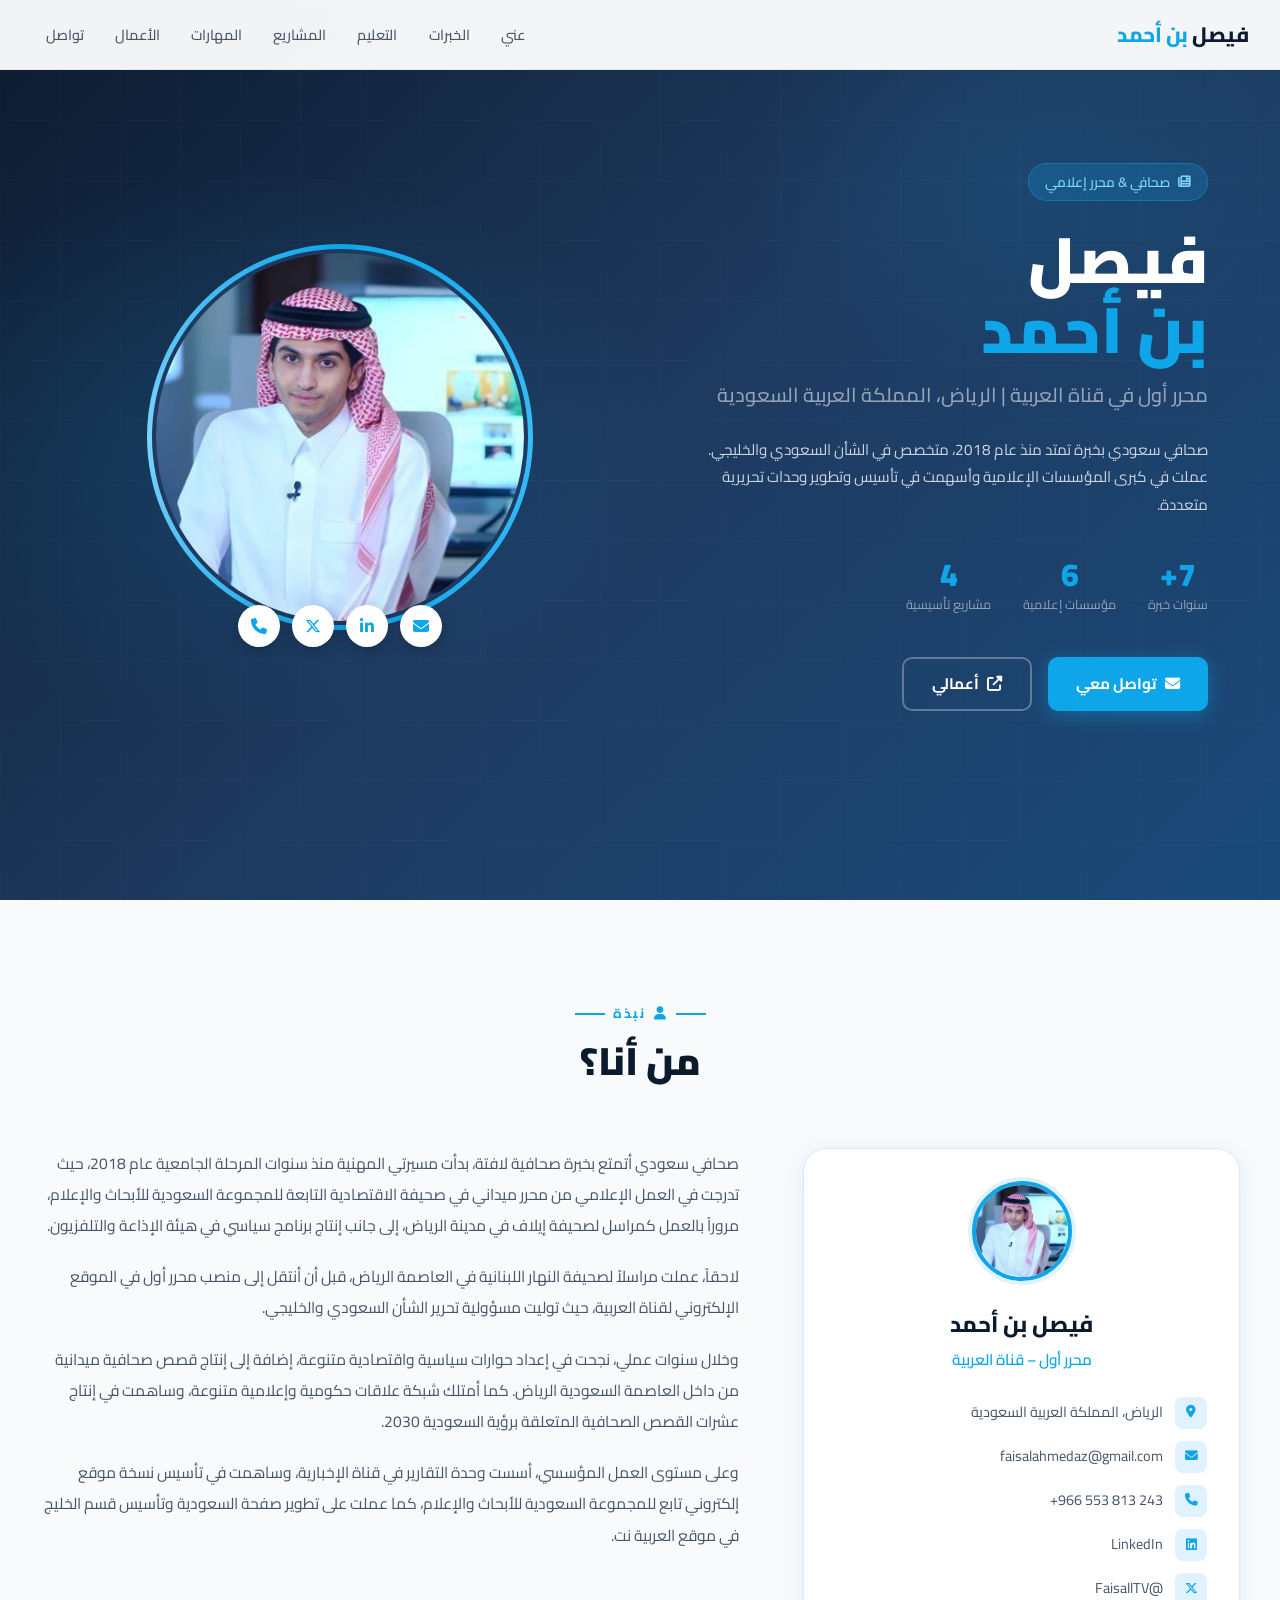
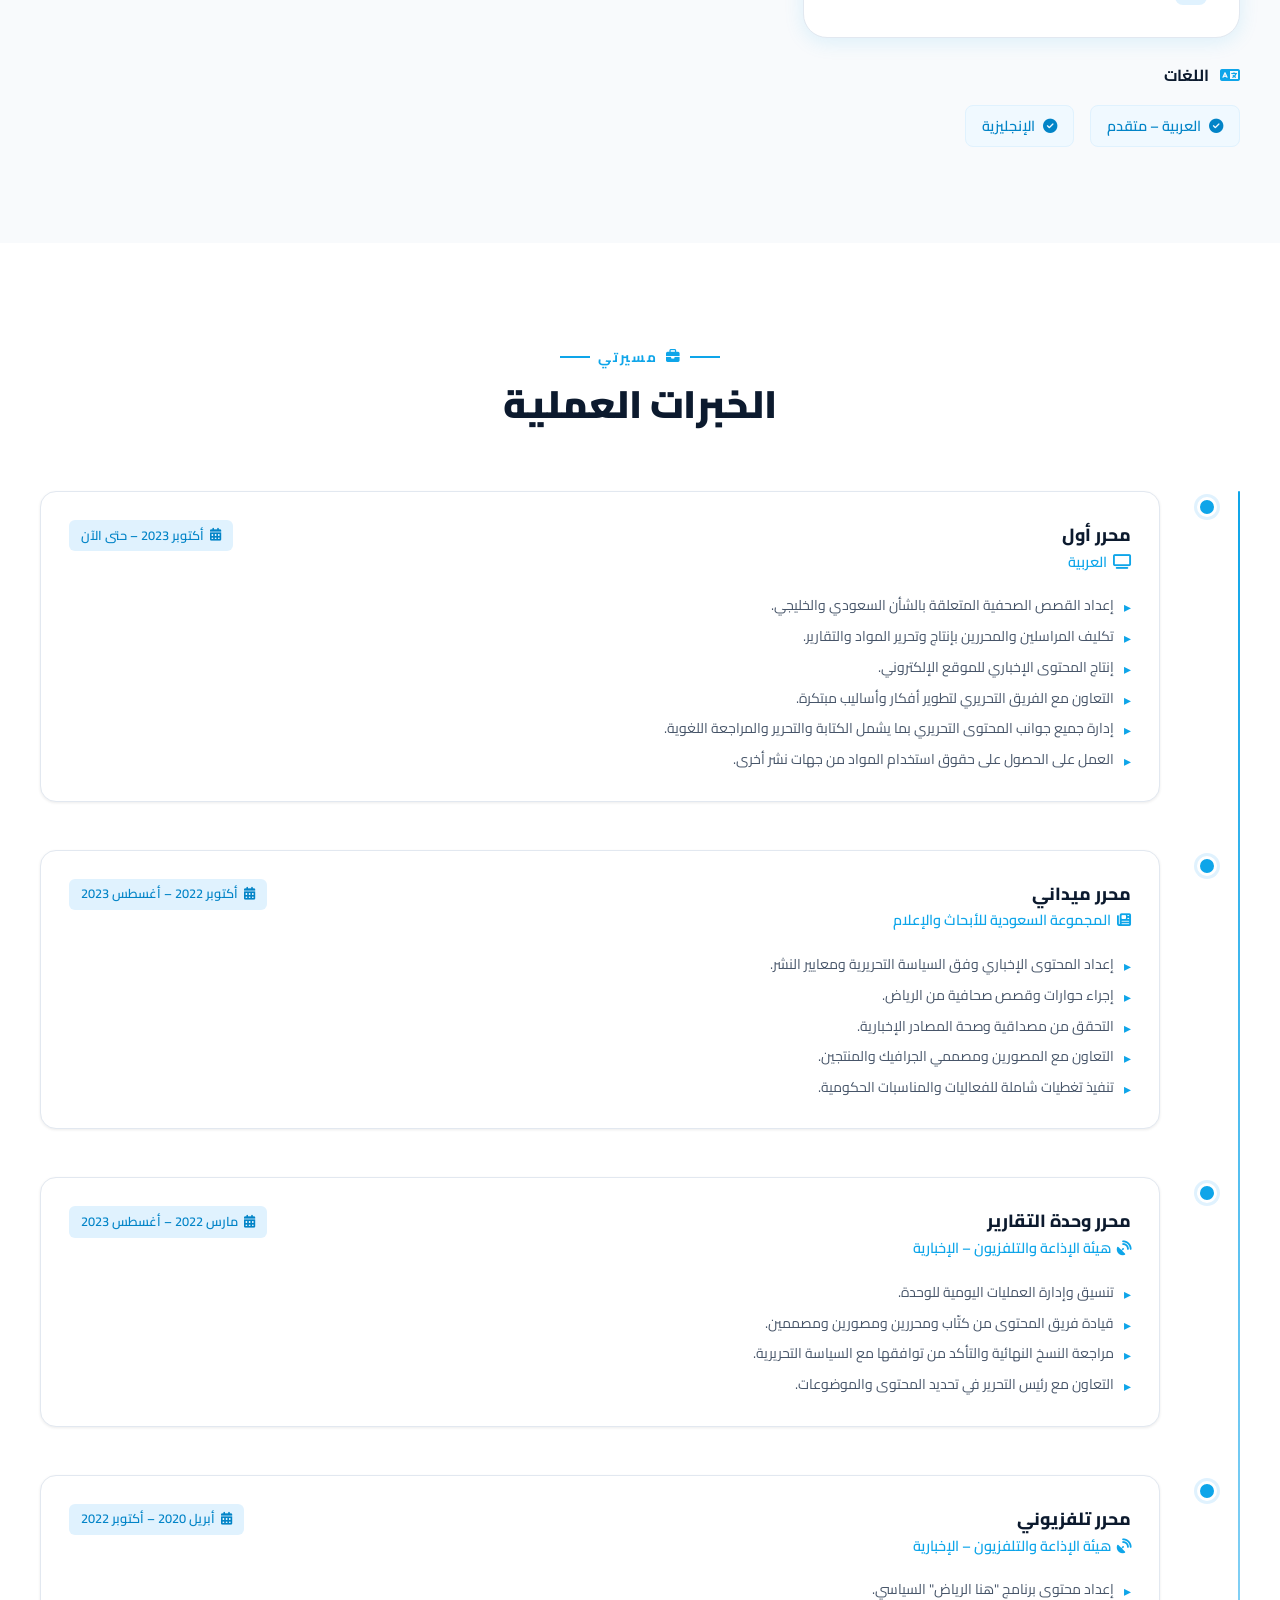
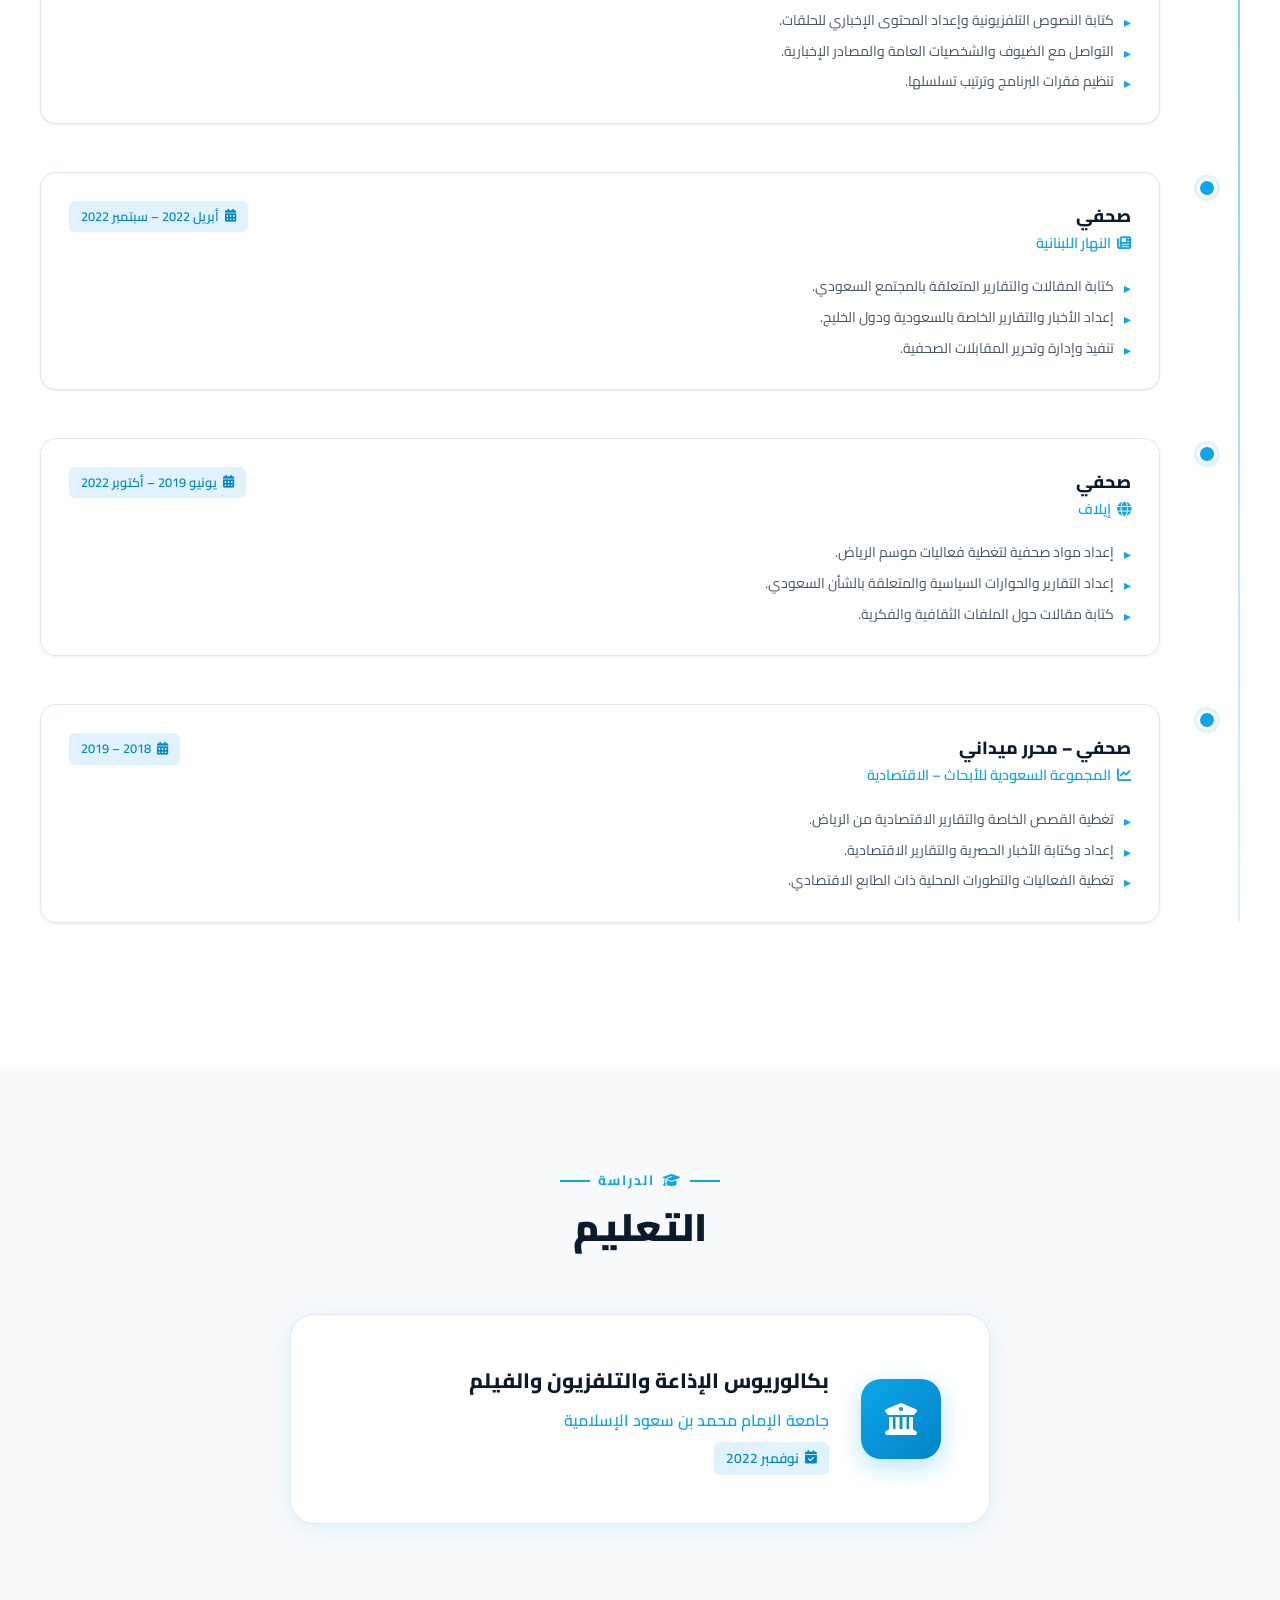
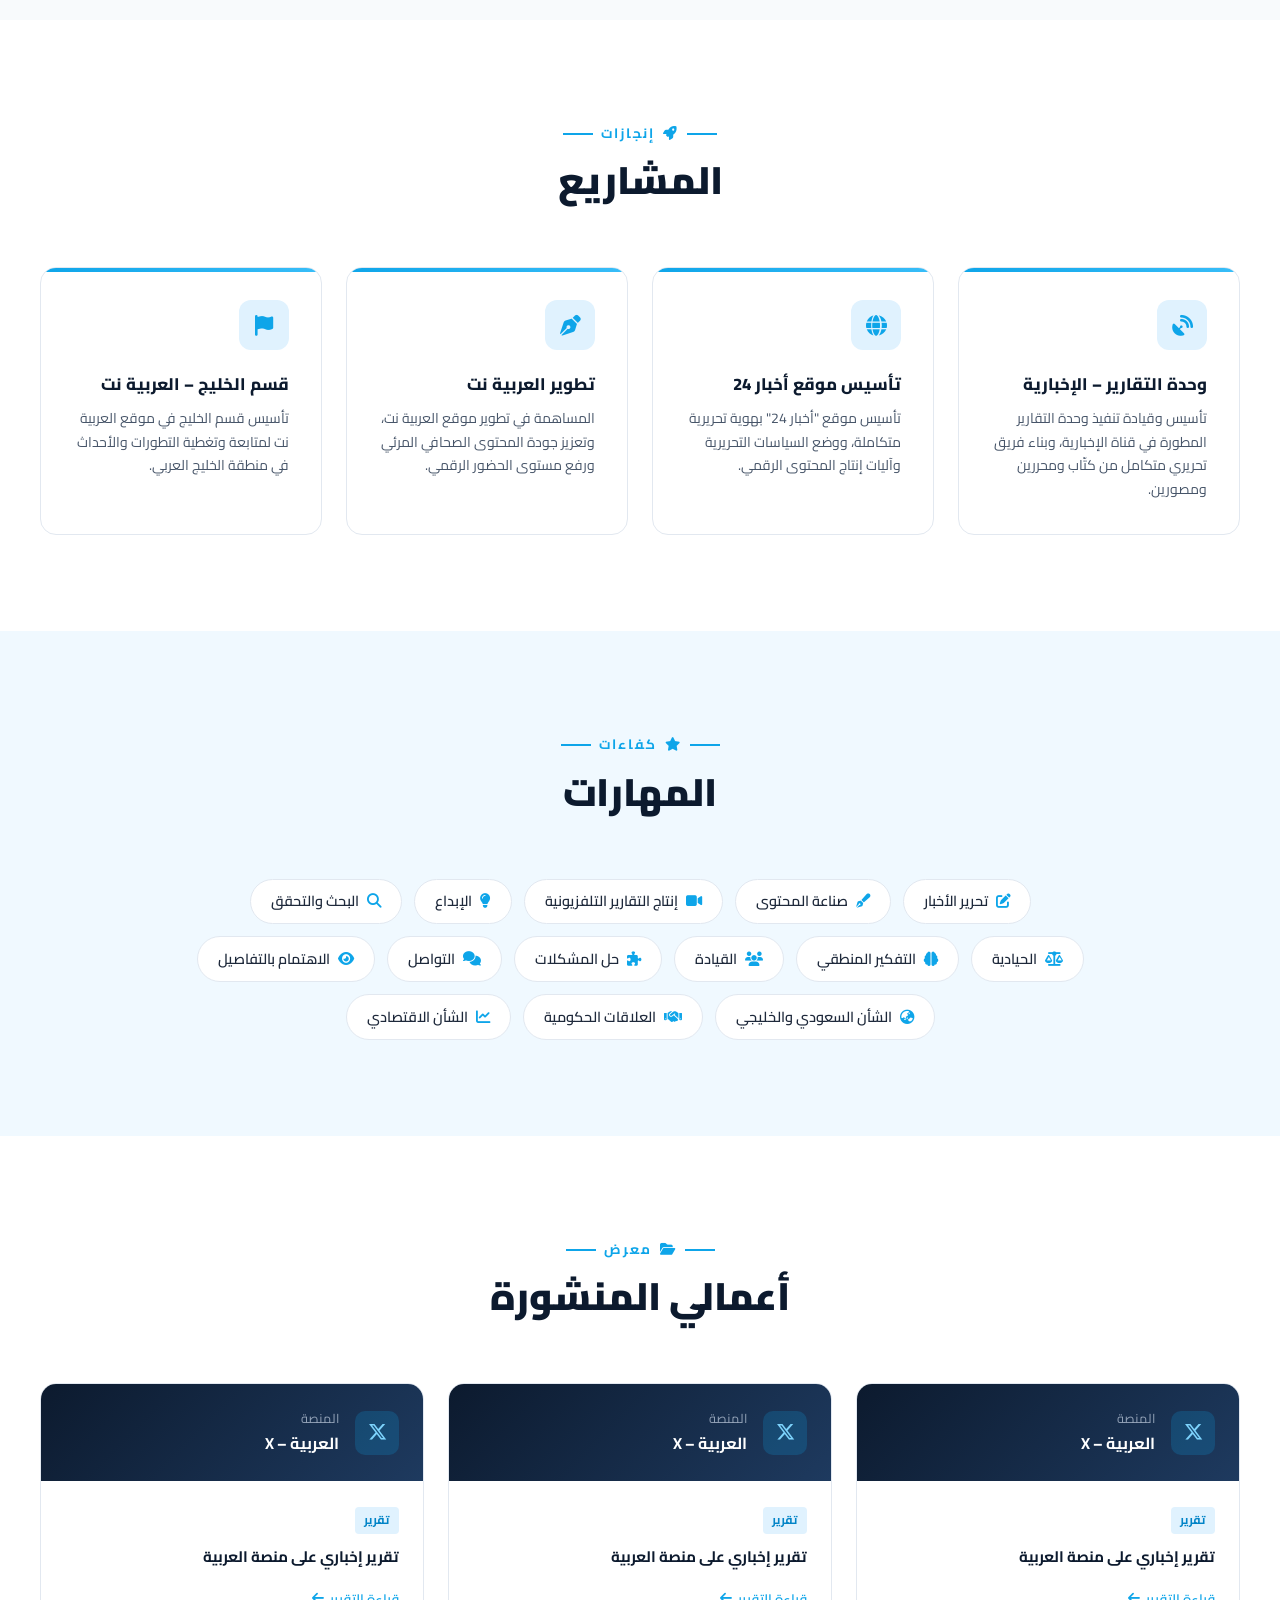
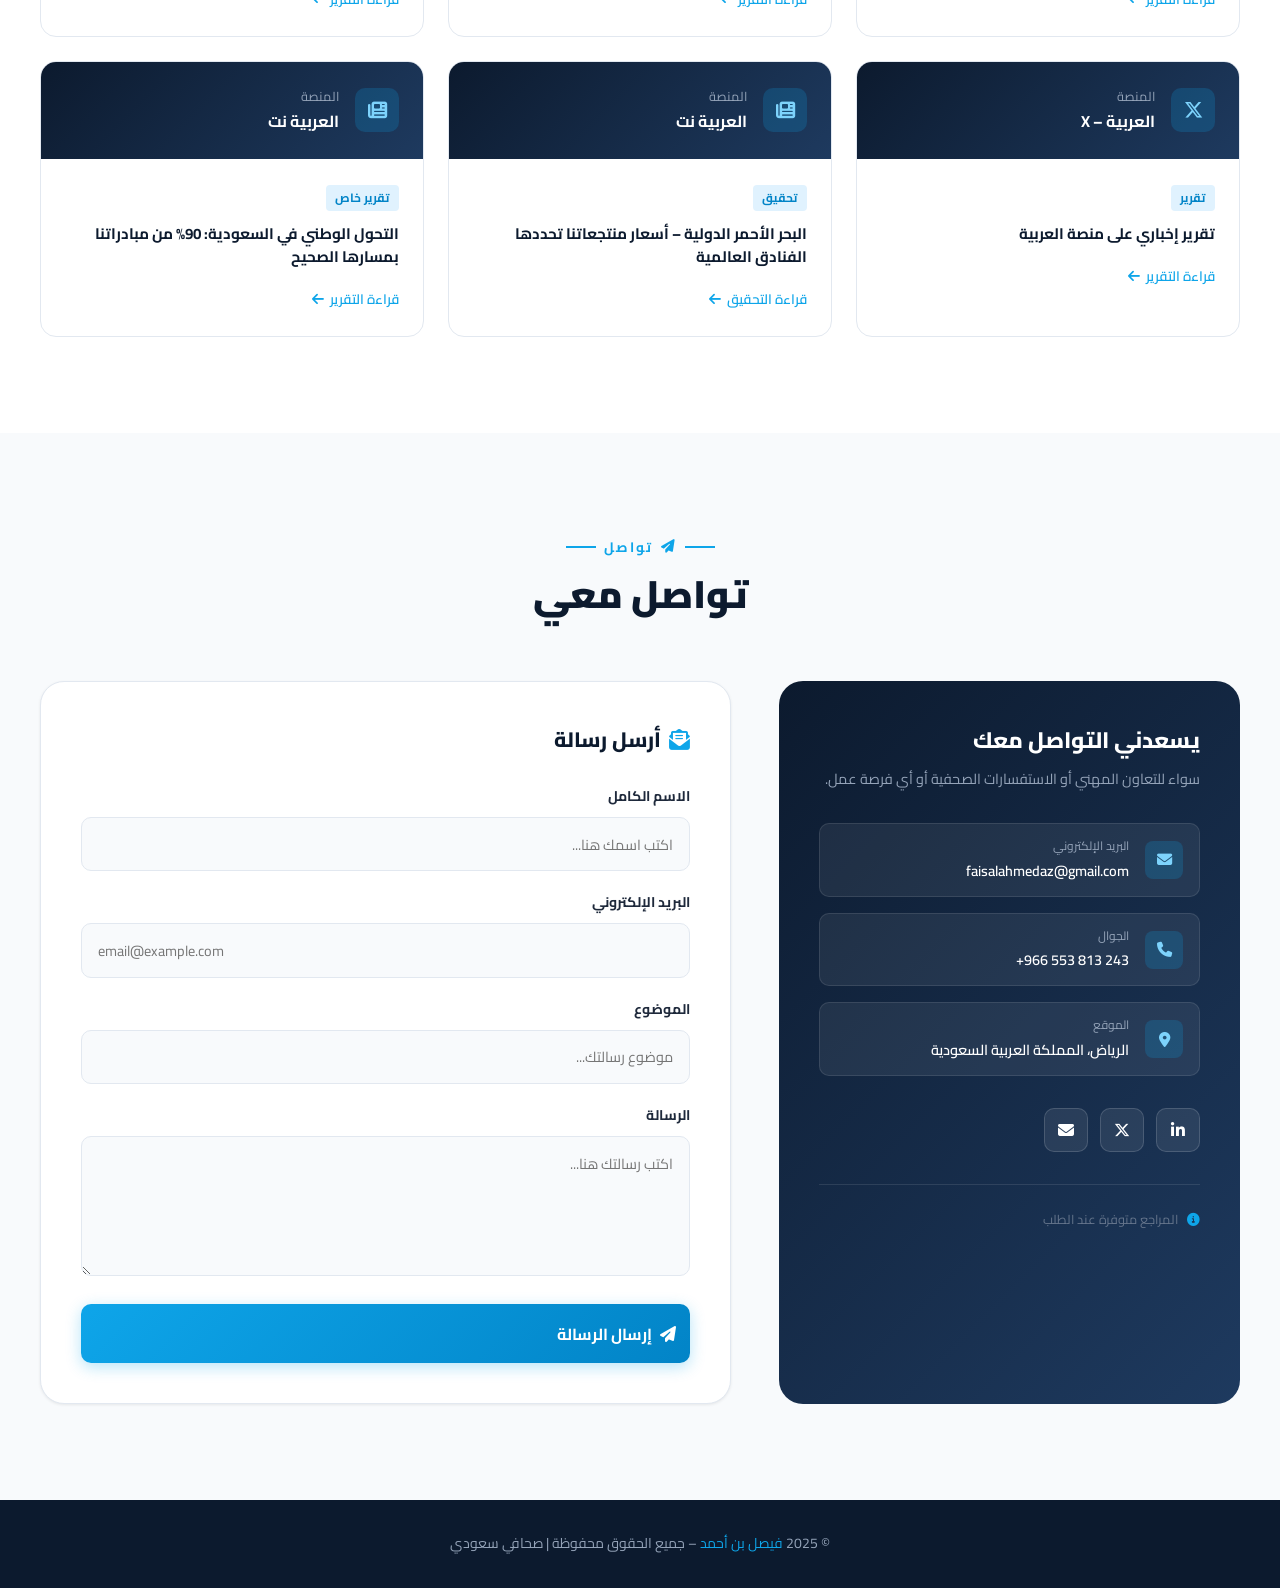
==== index.html @ 6a48a509 "Add files via upload" ====
<!DOCTYPE html>
<html lang="ar" dir="rtl">
<head>
<meta charset="UTF-8">
<meta name="viewport" content="width=device-width, initial-scale=1.0">
<meta name="description" content="فيصل بن أحمد - صحافي سعودي محترف، محرر أول في قناة العربية، خبرة إعلامية واسعة منذ 2018">
<meta name="keywords" content="فيصل بن أحمد, صحافي سعودي, العربية, الإخبارية, إعلام, صحافة">
<meta name="author" content="فيصل بن أحمد">
<meta property="og:title" content="فيصل بن أحمد | صحافي سعودي">
<meta property="og:description" content="صحافي سعودي بخبرة تمتد منذ 2018 في كبرى المؤسسات الإعلامية">
<meta property="og:type" content="website">
<title>فيصل بن أحمد | صحافي سعودي</title>
<link rel="preconnect" href="https://fonts.googleapis.com">
<link rel="preconnect" href="https://fonts.gstatic.com" crossorigin>
<link href="https://fonts.googleapis.com/css2?family=Cairo:wght@300;400;500;600;700;800;900&display=swap" rel="stylesheet">
<link rel="stylesheet" href="https://cdnjs.cloudflare.com/ajax/libs/font-awesome/6.5.0/css/all.min.css">
<link rel="stylesheet" href="style.css">
</head>
<body>

<!-- NAVBAR -->
<nav id="navbar">
  <a href="#hero" class="nav-logo">فيصل <span>بن أحمد</span></a>
  <ul class="nav-links" id="navLinks">
    <li><a href="#about">عني</a></li>
    <li><a href="#experience">الخبرات</a></li>
    <li><a href="#education">التعليم</a></li>
    <li><a href="#projects">المشاريع</a></li>
    <li><a href="#skills">المهارات</a></li>
    <li><a href="#works">الأعمال</a></li>
    <li><a href="#contact">تواصل</a></li>
  </ul>
  <button class="hamburger" id="hamburger" aria-label="القائمة">
    <span></span><span></span><span></span>
  </button>
</nav>

<!-- HERO -->
<section id="hero" class="hero">
  <div class="hero-grid"></div>
  <div class="hero-container">
    <div class="hero-content">
      <div class="hero-badge">
        <i class="fas fa-newspaper"></i>
        صحافي &amp; محرر إعلامي
      </div>
      <h1 class="hero-name">فيصل<br><span>بن أحمد</span></h1>
      <p class="hero-title">محرر أول في قناة العربية | الرياض، المملكة العربية السعودية</p>
      <p class="hero-desc">صحافي سعودي بخبرة تمتد منذ عام 2018، متخصص في الشأن السعودي والخليجي. عملت في كبرى المؤسسات الإعلامية وأسهمت في تأسيس وتطوير وحدات تحريرية متعددة.</p>
      <div class="hero-stats">
        <div class="stat">
          <span class="stat-num">7+</span>
          <span class="stat-label">سنوات خبرة</span>
        </div>
        <div class="stat">
          <span class="stat-num">6</span>
          <span class="stat-label">مؤسسات إعلامية</span>
        </div>
        <div class="stat">
          <span class="stat-num">4</span>
          <span class="stat-label">مشاريع تأسيسية</span>
        </div>
      </div>
      <div class="hero-actions">
        <a href="#contact" class="btn btn-primary"><i class="fas fa-envelope"></i> تواصل معي</a>
        <a href="#works" class="btn btn-outline"><i class="fas fa-external-link-alt"></i> أعمالي</a>
      </div>
    </div>
    <div class="hero-image-wrap">
      <div class="profile-ring">
        <div class="profile-img-container">
          <img src="[data-uri]" alt="فيصل بن أحمد" class="profile-img">
        </div>
        <div class="hero-social">
          <a href="mailto:faisalahmedaz@gmail.com" title="البريد الإلكتروني"><i class="fas fa-envelope"></i></a>
          <a href="https://www.linkedin.com/in/faisal-bin-ahmed-29a8271a5/" target="_blank" title="لينكدإن"><i class="fab fa-linkedin-in"></i></a>
          <a href="https://x.com/FaisallTV" target="_blank" title="X / تويتر"><i class="fab fa-x-twitter"></i></a>
          <a href="tel:+966553813243" title="الهاتف"><i class="fas fa-phone"></i></a>
        </div>
      </div>
    </div>
  </div>
</section>

<!-- ABOUT -->
<section id="about" class="about-section">
  <div class="container">
    <div class="section-header">
      <div class="section-label"><i class="fas fa-user"></i> نبذة</div>
      <h2 class="section-title">من أنا؟</h2>
    </div>
    <div class="about-grid">
      <div>
        <div class="about-card">
          <div class="about-avatar">
            <img src="[data-uri]" alt="فيصل بن أحمد">
          </div>
          <div class="about-info">
            <div class="about-name">فيصل بن أحمد</div>
            <div class="about-role">محرر أول – قناة العربية</div>
          </div>
          <div class="contact-items">
            <div class="contact-item">
              <i class="fas fa-map-marker-alt"></i>
              <span>الرياض، المملكة العربية السعودية</span>
            </div>
            <div class="contact-item">
              <i class="fas fa-envelope"></i>
              <a href="mailto:faisalahmedaz@gmail.com">faisalahmedaz@gmail.com</a>
            </div>
            <div class="contact-item">
              <i class="fas fa-phone"></i>
              <a href="tel:+966553813243" dir="ltr">+966 553 813 243</a>
            </div>
            <div class="contact-item">
              <i class="fab fa-linkedin"></i>
              <a href="https://www.linkedin.com/in/faisal-bin-ahmed-29a8271a5/" target="_blank">LinkedIn</a>
            </div>
            <div class="contact-item">
              <i class="fab fa-x-twitter"></i>
              <a href="https://x.com/FaisallTV" target="_blank">@FaisallTV</a>
            </div>
          </div>
        </div>
        <div style="margin-top:1.5rem;">
          <div class="lang-title"><i class="fas fa-language" style="color:var(--sky);margin-left:0.5rem;"></i> اللغات</div>
          <div class="lang-items">
            <div class="lang-badge"><i class="fas fa-check-circle"></i> العربية – متقدم</div>
            <div class="lang-badge"><i class="fas fa-check-circle"></i> الإنجليزية</div>
          </div>
        </div>
      </div>
      <div class="about-text">
        <p>صحافي سعودي أتمتع بخبرة صحافية لافتة، بدأت مسيرتي المهنية منذ سنوات المرحلة الجامعية عام 2018، حيث تدرجت في العمل الإعلامي من محرر ميداني في صحيفة الاقتصادية التابعة للمجموعة السعودية للأبحاث والإعلام، مروراً بالعمل كمراسل لصحيفة إيلاف في مدينة الرياض، إلى جانب إنتاج برنامج سياسي في هيئة الإذاعة والتلفزيون.</p>
        <p>لاحقاً، عملت مراسلاً لصحيفة النهار اللبنانية في العاصمة الرياض، قبل أن أنتقل إلى منصب محرر أول في الموقع الإلكتروني لقناة العربية، حيث توليت مسؤولية تحرير الشأن السعودي والخليجي.</p>
        <p>وخلال سنوات عملي، نجحت في إعداد حوارات سياسية واقتصادية متنوعة، إضافة إلى إنتاج قصص صحافية ميدانية من داخل العاصمة السعودية الرياض. كما أمتلك شبكة علاقات حكومية وإعلامية متنوعة، وساهمت في إنتاج عشرات القصص الصحافية المتعلقة برؤية السعودية 2030.</p>
        <p>وعلى مستوى العمل المؤسسي، أسست وحدة التقارير في قناة الإخبارية، وساهمت في تأسيس نسخة موقع إلكتروني تابع للمجموعة السعودية للأبحاث والإعلام، كما عملت على تطوير صفحة السعودية وتأسيس قسم الخليج في موقع العربية نت.</p>
      </div>
    </div>
  </div>
</section>

<!-- EXPERIENCE -->
<section id="experience" class="exp-section">
  <div class="container">
    <div class="section-header">
      <div class="section-label"><i class="fas fa-briefcase"></i> مسيرتي</div>
      <h2 class="section-title">الخبرات العملية</h2>
    </div>
    <div class="timeline">

      <div class="timeline-item">
        <div class="timeline-dot"></div>
        <div class="timeline-card">
          <div class="timeline-header">
            <div>
              <div class="tl-role">محرر أول</div>
              <div class="tl-company"><i class="fas fa-tv" style="margin-left:0.4rem;"></i>العربية</div>
            </div>
            <div class="tl-date"><i class="fas fa-calendar-alt"></i>أكتوبر 2023 – حتى الآن</div>
          </div>
          <ul class="tl-duties">
            <li>إعداد القصص الصحفية المتعلقة بالشأن السعودي والخليجي.</li>
            <li>تكليف المراسلين والمحررين بإنتاج وتحرير المواد والتقارير.</li>
            <li>إنتاج المحتوى الإخباري للموقع الإلكتروني.</li>
            <li>التعاون مع الفريق التحريري لتطوير أفكار وأساليب مبتكرة.</li>
            <li>إدارة جميع جوانب المحتوى التحريري بما يشمل الكتابة والتحرير والمراجعة اللغوية.</li>
            <li>العمل على الحصول على حقوق استخدام المواد من جهات نشر أخرى.</li>
          </ul>
        </div>
      </div>

      <div class="timeline-item">
        <div class="timeline-dot"></div>
        <div class="timeline-card">
          <div class="timeline-header">
            <div>
              <div class="tl-role">محرر ميداني</div>
              <div class="tl-company"><i class="fas fa-newspaper" style="margin-left:0.4rem;"></i>المجموعة السعودية للأبحاث والإعلام</div>
            </div>
            <div class="tl-date"><i class="fas fa-calendar-alt"></i>أكتوبر 2022 – أغسطس 2023</div>
          </div>
          <ul class="tl-duties">
            <li>إعداد المحتوى الإخباري وفق السياسة التحريرية ومعايير النشر.</li>
            <li>إجراء حوارات وقصص صحافية من الرياض.</li>
            <li>التحقق من مصداقية وصحة المصادر الإخبارية.</li>
            <li>التعاون مع المصورين ومصممي الجرافيك والمنتجين.</li>
            <li>تنفيذ تغطيات شاملة للفعاليات والمناسبات الحكومية.</li>
          </ul>
        </div>
      </div>

      <div class="timeline-item">
        <div class="timeline-dot"></div>
        <div class="timeline-card">
          <div class="timeline-header">
            <div>
              <div class="tl-role">محرر وحدة التقارير</div>
              <div class="tl-company"><i class="fas fa-satellite-dish" style="margin-left:0.4rem;"></i>هيئة الإذاعة والتلفزيون – الإخبارية</div>
            </div>
            <div class="tl-date"><i class="fas fa-calendar-alt"></i>مارس 2022 – أغسطس 2023</div>
          </div>
          <ul class="tl-duties">
            <li>تنسيق وإدارة العمليات اليومية للوحدة.</li>
            <li>قيادة فريق المحتوى من كتّاب ومحررين ومصورين ومصممين.</li>
            <li>مراجعة النسخ النهائية والتأكد من توافقها مع السياسة التحريرية.</li>
            <li>التعاون مع رئيس التحرير في تحديد المحتوى والموضوعات.</li>
          </ul>
        </div>
      </div>

      <div class="timeline-item">
        <div class="timeline-dot"></div>
        <div class="timeline-card">
          <div class="timeline-header">
            <div>
              <div class="tl-role">محرر تلفزيوني</div>
              <div class="tl-company"><i class="fas fa-satellite-dish" style="margin-left:0.4rem;"></i>هيئة الإذاعة والتلفزيون – الإخبارية</div>
            </div>
            <div class="tl-date"><i class="fas fa-calendar-alt"></i>أبريل 2020 – أكتوبر 2022</div>
          </div>
          <ul class="tl-duties">
            <li>إعداد محتوى برنامج "هنا الرياض" السياسي.</li>
            <li>كتابة النصوص التلفزيونية وإعداد المحتوى الإخباري للحلقات.</li>
            <li>التواصل مع الضيوف والشخصيات العامة والمصادر الإخبارية.</li>
            <li>تنظيم فقرات البرنامج وترتيب تسلسلها.</li>
          </ul>
        </div>
      </div>

      <div class="timeline-item">
        <div class="timeline-dot"></div>
        <div class="timeline-card">
          <div class="timeline-header">
            <div>
              <div class="tl-role">صحفي</div>
              <div class="tl-company"><i class="fas fa-newspaper" style="margin-left:0.4rem;"></i>النهار اللبنانية</div>
            </div>
            <div class="tl-date"><i class="fas fa-calendar-alt"></i>أبريل 2022 – سبتمبر 2022</div>
          </div>
          <ul class="tl-duties">
            <li>كتابة المقالات والتقارير المتعلقة بالمجتمع السعودي.</li>
            <li>إعداد الأخبار والتقارير الخاصة بالسعودية ودول الخليج.</li>
            <li>تنفيذ وإدارة وتحرير المقابلات الصحفية.</li>
          </ul>
        </div>
      </div>

      <div class="timeline-item">
        <div class="timeline-dot"></div>
        <div class="timeline-card">
          <div class="timeline-header">
            <div>
              <div class="tl-role">صحفي</div>
              <div class="tl-company"><i class="fas fa-globe" style="margin-left:0.4rem;"></i>إيلاف</div>
            </div>
            <div class="tl-date"><i class="fas fa-calendar-alt"></i>يونيو 2019 – أكتوبر 2022</div>
          </div>
          <ul class="tl-duties">
            <li>إعداد مواد صحفية لتغطية فعاليات موسم الرياض.</li>
            <li>إعداد التقارير والحوارات السياسية والمتعلقة بالشأن السعودي.</li>
            <li>كتابة مقالات حول الملفات الثقافية والفكرية.</li>
          </ul>
        </div>
      </div>

      <div class="timeline-item">
        <div class="timeline-dot"></div>
        <div class="timeline-card">
          <div class="timeline-header">
            <div>
              <div class="tl-role">صحفي – محرر ميداني</div>
              <div class="tl-company"><i class="fas fa-chart-line" style="margin-left:0.4rem;"></i>المجموعة السعودية للأبحاث – الاقتصادية</div>
            </div>
            <div class="tl-date"><i class="fas fa-calendar-alt"></i>2018 – 2019</div>
          </div>
          <ul class="tl-duties">
            <li>تغطية القصص الخاصة والتقارير الاقتصادية من الرياض.</li>
            <li>إعداد وكتابة الأخبار الحصرية والتقارير الاقتصادية.</li>
            <li>تغطية الفعاليات والتطورات المحلية ذات الطابع الاقتصادي.</li>
          </ul>
        </div>
      </div>

    </div>
  </div>
</section>

<!-- EDUCATION -->
<section id="education" class="edu-section">
  <div class="container">
    <div class="section-header">
      <div class="section-label"><i class="fas fa-graduation-cap"></i> الدراسة</div>
      <h2 class="section-title">التعليم</h2>
    </div>
    <div class="edu-card">
      <div class="edu-icon"><i class="fas fa-university"></i></div>
      <div>
        <div class="edu-degree">بكالوريوس الإذاعة والتلفزيون والفيلم</div>
        <div class="edu-uni">جامعة الإمام محمد بن سعود الإسلامية</div>
        <div class="edu-year"><i class="fas fa-calendar-check"></i>نوفمبر 2022</div>
      </div>
    </div>
  </div>
</section>

<!-- PROJECTS -->
<section id="projects" class="proj-section">
  <div class="container">
    <div class="section-header">
      <div class="section-label"><i class="fas fa-rocket"></i> إنجازات</div>
      <h2 class="section-title">المشاريع</h2>
    </div>
    <div class="projects-grid">
      <div class="project-card">
        <div class="proj-icon"><i class="fas fa-satellite-dish"></i></div>
        <div class="proj-title">وحدة التقارير – الإخبارية</div>
        <div class="proj-desc">تأسيس وقيادة تنفيذ وحدة التقارير المطورة في قناة الإخبارية، وبناء فريق تحريري متكامل من كتّاب ومحررين ومصورين.</div>
      </div>
      <div class="project-card">
        <div class="proj-icon"><i class="fas fa-globe"></i></div>
        <div class="proj-title">تأسيس موقع أخبار 24</div>
        <div class="proj-desc">تأسيس موقع "أخبار 24" بهوية تحريرية متكاملة، ووضع السياسات التحريرية وآليات إنتاج المحتوى الرقمي.</div>
      </div>
      <div class="project-card">
        <div class="proj-icon"><i class="fas fa-pen-nib"></i></div>
        <div class="proj-title">تطوير العربية نت</div>
        <div class="proj-desc">المساهمة في تطوير موقع العربية نت، وتعزيز جودة المحتوى الصحافي المرئي ورفع مستوى الحضور الرقمي.</div>
      </div>
      <div class="project-card">
        <div class="proj-icon"><i class="fas fa-flag"></i></div>
        <div class="proj-title">قسم الخليج – العربية نت</div>
        <div class="proj-desc">تأسيس قسم الخليج في موقع العربية نت لمتابعة وتغطية التطورات والأحداث في منطقة الخليج العربي.</div>
      </div>
    </div>
  </div>
</section>

<!-- SKILLS -->
<section id="skills" class="skills-section">
  <div class="container">
    <div class="section-header">
      <div class="section-label"><i class="fas fa-star"></i> كفاءات</div>
      <h2 class="section-title">المهارات</h2>
    </div>
    <div class="skills-cloud">
      <div class="skill-tag"><i class="fas fa-edit"></i>تحرير الأخبار</div>
      <div class="skill-tag"><i class="fas fa-pen-fancy"></i>صناعة المحتوى</div>
      <div class="skill-tag"><i class="fas fa-video"></i>إنتاج التقارير التلفزيونية</div>
      <div class="skill-tag"><i class="fas fa-lightbulb"></i>الإبداع</div>
      <div class="skill-tag"><i class="fas fa-search"></i>البحث والتحقق</div>
      <div class="skill-tag"><i class="fas fa-balance-scale"></i>الحيادية</div>
      <div class="skill-tag"><i class="fas fa-brain"></i>التفكير المنطقي</div>
      <div class="skill-tag"><i class="fas fa-users"></i>القيادة</div>
      <div class="skill-tag"><i class="fas fa-puzzle-piece"></i>حل المشكلات</div>
      <div class="skill-tag"><i class="fas fa-comments"></i>التواصل</div>
      <div class="skill-tag"><i class="fas fa-eye"></i>الاهتمام بالتفاصيل</div>
      <div class="skill-tag"><i class="fas fa-globe-asia"></i>الشأن السعودي والخليجي</div>
      <div class="skill-tag"><i class="fas fa-handshake"></i>العلاقات الحكومية</div>
      <div class="skill-tag"><i class="fas fa-chart-line"></i>الشأن الاقتصادي</div>
    </div>
  </div>
</section>

<!-- WORKS -->
<section id="works" class="works-section">
  <div class="container">
    <div class="section-header">
      <div class="section-label"><i class="fas fa-folder-open"></i> معرض</div>
      <h2 class="section-title">أعمالي المنشورة</h2>
    </div>
    <div class="works-grid">
      <a href="https://x.com/alarabiya_ksa/status/2051384306153529472?s=48" target="_blank" class="work-card">
        <div class="work-header">
          <div class="work-logo"><i class="fab fa-x-twitter"></i></div>
          <div>
            <div class="work-source">المنصة</div>
            <div class="work-source-name">العربية – X</div>
          </div>
        </div>
        <div class="work-body">
          <div class="work-type">تقرير</div>
          <div class="work-title">تقرير إخباري على منصة العربية</div>
          <div class="work-link">قراءة التقرير <i class="fas fa-arrow-left"></i></div>
        </div>
      </a>
      <a href="https://x.com/alarabiya_ksa/status/2051650718663102929?s=48" target="_blank" class="work-card">
        <div class="work-header">
          <div class="work-logo"><i class="fab fa-x-twitter"></i></div>
          <div>
            <div class="work-source">المنصة</div>
            <div class="work-source-name">العربية – X</div>
          </div>
        </div>
        <div class="work-body">
          <div class="work-type">تقرير</div>
          <div class="work-title">تقرير إخباري على منصة العربية</div>
          <div class="work-link">قراءة التقرير <i class="fas fa-arrow-left"></i></div>
        </div>
      </a>
      <a href="https://x.com/alarabiya_ksa/status/2040819816617955660?s=48" target="_blank" class="work-card">
        <div class="work-header">
          <div class="work-logo"><i class="fab fa-x-twitter"></i></div>
          <div>
            <div class="work-source">المنصة</div>
            <div class="work-source-name">العربية – X</div>
          </div>
        </div>
        <div class="work-body">
          <div class="work-type">تقرير</div>
          <div class="work-title">تقرير إخباري على منصة العربية</div>
          <div class="work-link">قراءة التقرير <i class="fas fa-arrow-left"></i></div>
        </div>
      </a>
      <a href="https://x.com/alarabiya_ksa/status/2019814509297164312?s=48" target="_blank" class="work-card">
        <div class="work-header">
          <div class="work-logo"><i class="fab fa-x-twitter"></i></div>
          <div>
            <div class="work-source">المنصة</div>
            <div class="work-source-name">العربية – X</div>
          </div>
        </div>
        <div class="work-body">
          <div class="work-type">تقرير</div>
          <div class="work-title">تقرير إخباري على منصة العربية</div>
          <div class="work-link">قراءة التقرير <i class="fas fa-arrow-left"></i></div>
        </div>
      </a>
      <a href="https://www.alarabiya.net/saudi-today/2024/06/24/-%D8%A7%D9%84%D8%A8%D8%AD%D8%B1-%D8%A7%D9%84%D8%A3%D8%AD%D9%85%D8%B1-%D8%A7%D9%84%D8%AF%D9%88%D9%84%D9%8A%D8%A9-%D9%84%D9%80-%D8%A7%D9%84%D8%B9%D8%B1%D8%A8%D9%8A%D8%A9-%D9%86%D8%AA-%D8%A3%D8%B3%D8%B9%D8%A7%D8%B1-%D9%85%D9%86%D8%AA%D8%AC%D8%B9%D8%A7%D8%AA%D9%86%D8%A7-%D8%AA%D8%AD%D8%AF%D8%AF%D9%87%D8%A7-%D8%A7%D9%84%D9%81%D9%86%D8%A7%D8%AF%D9%82-%D8%A7%D9%84%D8%B9%D8%A7%D9%84%D9%85%D9%8A%D8%A9" target="_blank" class="work-card">
        <div class="work-header">
          <div class="work-logo"><i class="fas fa-newspaper"></i></div>
          <div>
            <div class="work-source">المنصة</div>
            <div class="work-source-name">العربية نت</div>
          </div>
        </div>
        <div class="work-body">
          <div class="work-type">تحقيق</div>
          <div class="work-title">البحر الأحمر الدولية – أسعار منتجعاتنا تحددها الفنادق العالمية</div>
          <div class="work-link">قراءة التحقيق <i class="fas fa-arrow-left"></i></div>
        </div>
      </a>
      <a href="https://www.alarabiya.net/saudi-today/2025/08/21/%D8%A7%D9%84%D8%AA%D8%AD%D9%88%D9%84-%D8%A7%D9%84%D9%88%D8%B7%D9%86%D9%8A-%D9%81%D9%8A-%D8%A7%D9%84%D8%B3%D8%B9%D9%88%D8%AF%D9%8A%D8%A9-90-%D9%85%D9%86-%D9%85%D8%A8%D8%A7%D8%AF%D8%B1%D8%A7%D8%AA%D9%86%D8%A7-%D8%A8%D9%85%D8%B3%D8%A7%D8%B1%D9%87%D8%A7-%D8%A7%D9%84%D8%B5%D8%AD%D9%8A%D8%AD-" target="_blank" class="work-card">
        <div class="work-header">
          <div class="work-logo"><i class="fas fa-newspaper"></i></div>
          <div>
            <div class="work-source">المنصة</div>
            <div class="work-source-name">العربية نت</div>
          </div>
        </div>
        <div class="work-body">
          <div class="work-type">تقرير خاص</div>
          <div class="work-title">التحول الوطني في السعودية: 90% من مبادراتنا بمسارها الصحيح</div>
          <div class="work-link">قراءة التقرير <i class="fas fa-arrow-left"></i></div>
        </div>
      </a>
    </div>
  </div>
</section>

<!-- CONTACT -->
<section id="contact" class="contact-section">
  <div class="container">
    <div class="section-header">
      <div class="section-label"><i class="fas fa-paper-plane"></i> تواصل</div>
      <h2 class="section-title">تواصل معي</h2>
    </div>
    <div class="contact-grid">
      <div class="contact-info-card">
        <div class="contact-info-title">يسعدني التواصل معك</div>
        <div class="contact-info-sub">سواء للتعاون المهني أو الاستفسارات الصحفية أو أي فرصة عمل.</div>
        <div class="contact-links">
          <a href="mailto:faisalahmedaz@gmail.com" class="contact-link">
            <div class="contact-link-icon"><i class="fas fa-envelope"></i></div>
            <div class="contact-link-text">
              <span>البريد الإلكتروني</span>
              <span>faisalahmedaz@gmail.com</span>
            </div>
          </a>
          <a href="tel:+966553813243" class="contact-link">
            <div class="contact-link-icon"><i class="fas fa-phone"></i></div>
            <div class="contact-link-text">
              <span>الجوال</span>
              <span dir="ltr">+966 553 813 243</span>
            </div>
          </a>
          <a class="contact-link">
            <div class="contact-link-icon"><i class="fas fa-map-marker-alt"></i></div>
            <div class="contact-link-text">
              <span>الموقع</span>
              <span>الرياض، المملكة العربية السعودية</span>
            </div>
          </a>
        </div>
        <div class="social-icons">
          <a href="https://www.linkedin.com/in/faisal-bin-ahmed-29a8271a5/" target="_blank" class="social-icon" title="لينكدإن"><i class="fab fa-linkedin-in"></i></a>
          <a href="https://x.com/FaisallTV" target="_blank" class="social-icon" title="X"><i class="fab fa-x-twitter"></i></a>
          <a href="mailto:faisalahmedaz@gmail.com" class="social-icon" title="البريد"><i class="fas fa-envelope"></i></a>
        </div>
        <div style="margin-top:2rem;padding-top:1.5rem;border-top:1px solid rgba(255,255,255,0.1);color:#64748b;font-size:0.8rem;">
          <i class="fas fa-info-circle" style="margin-left:0.4rem;color:var(--sky);"></i>
          المراجع متوفرة عند الطلب
        </div>
      </div>
      <div class="contact-form-wrap">
        <div class="form-title"><i class="fas fa-envelope-open-text" style="color:var(--sky);margin-left:0.5rem;"></i>أرسل رسالة</div>
        <form id="contactForm" onsubmit="handleSubmit(event)">
          <div class="form-group">
            <label class="form-label">الاسم الكامل</label>
            <input type="text" class="form-input" placeholder="اكتب اسمك هنا..." required>
          </div>
          <div class="form-group">
            <label class="form-label">البريد الإلكتروني</label>
            <input type="email" class="form-input" placeholder="email@example.com" required dir="ltr">
          </div>
          <div class="form-group">
            <label class="form-label">الموضوع</label>
            <input type="text" class="form-input" placeholder="موضوع رسالتك..." required>
          </div>
          <div class="form-group">
            <label class="form-label">الرسالة</label>
            <textarea class="form-textarea" placeholder="اكتب رسالتك هنا..." required></textarea>
          </div>
          <button type="submit" class="btn form-submit">
            <i class="fas fa-paper-plane"></i>
            إرسال الرسالة
          </button>
        </form>
      </div>
    </div>
  </div>
</section>

<!-- FOOTER -->
<footer>
  <p>© 2025 <span>فيصل بن أحمد</span> – جميع الحقوق محفوظة | صحافي سعودي</p>
</footer>

<!-- BACK TO TOP -->
<button class="back-top" id="backTop" onclick="window.scrollTo({top:0,behavior:'smooth'})">
  <i class="fas fa-arrow-up"></i>
</button>

<script src="script.js"></script>
</body>
</html>
---- style.css ----
*, *::before, *::after { box-sizing: border-box; margin: 0; padding: 0; }

:root {
  --sky: #0ea5e9;
  --sky-dark: #0284c7;
  --sky-light: #e0f2fe;
  --sky-pale: #f0f9ff;
  --navy: #0c1a2e;
  --navy-mid: #1e3a5f;
  --white: #ffffff;
  --gray-50: #f8fafc;
  --gray-100: #f1f5f9;
  --gray-200: #e2e8f0;
  --gray-400: #94a3b8;
  --gray-600: #475569;
  --gray-800: #1e293b;
  --gold: #f59e0b;
  --font: 'Cairo', sans-serif;
  --shadow-sm: 0 1px 3px rgba(0,0,0,0.08);
  --shadow: 0 4px 20px rgba(14,165,233,0.12);
  --shadow-lg: 0 20px 60px rgba(14,165,233,0.18);
  --radius: 16px;
  --radius-lg: 24px;
}

html { scroll-behavior: smooth; }

body {
  font-family: var(--font);
  background: var(--white);
  color: var(--gray-800);
  overflow-x: hidden;
  line-height: 1.7;
}

/* ─── SCROLLBAR ─── */
::-webkit-scrollbar { width: 6px; }
::-webkit-scrollbar-track { background: var(--gray-100); }
::-webkit-scrollbar-thumb { background: var(--sky); border-radius: 3px; }

/* ─── NAVBAR ─── */
nav {
  position: fixed; top: 0; right: 0; left: 0; z-index: 1000;
  background: rgba(255,255,255,0.95);
  backdrop-filter: blur(20px);
  border-bottom: 1px solid var(--gray-200);
  padding: 0 2rem;
  height: 70px;
  display: flex; align-items: center; justify-content: space-between;
  transition: box-shadow 0.3s;
}
nav.scrolled { box-shadow: 0 4px 30px rgba(14,165,233,0.1); }

.nav-logo {
  font-size: 1.3rem; font-weight: 800;
  color: var(--navy);
  text-decoration: none;
  letter-spacing: -0.5px;
}
.nav-logo span { color: var(--sky); }

.nav-links {
  display: flex; gap: 0.25rem; list-style: none;
}
.nav-links a {
  text-decoration: none; color: var(--gray-600);
  font-size: 0.9rem; font-weight: 500;
  padding: 0.4rem 0.85rem;
  border-radius: 8px;
  transition: all 0.2s;
}
.nav-links a:hover, .nav-links a.active {
  color: var(--sky); background: var(--sky-light);
}

.hamburger {
  display: none; flex-direction: column; gap: 5px;
  cursor: pointer; background: none; border: none; padding: 4px;
}
.hamburger span {
  display: block; width: 24px; height: 2px;
  background: var(--gray-800); border-radius: 2px;
  transition: all 0.3s;
}

/* ─── HERO ─── */
.hero {
  min-height: 100vh;
  background: linear-gradient(135deg, var(--navy) 0%, var(--navy-mid) 50%, #1a4a7a 100%);
  position: relative; overflow: hidden;
  display: flex; align-items: center;
  padding-top: 70px;
}

.hero::before {
  content: '';
  position: absolute; inset: 0;
  background: 
    radial-gradient(ellipse 600px 400px at 20% 50%, rgba(14,165,233,0.15) 0%, transparent 70%),
    radial-gradient(ellipse 400px 300px at 80% 20%, rgba(14,165,233,0.1) 0%, transparent 70%);
}

.hero-grid {
  position: absolute; inset: 0; opacity: 0.04;
  background-image: 
    linear-gradient(rgba(255,255,255,0.5) 1px, transparent 1px),
    linear-gradient(90deg, rgba(255,255,255,0.5) 1px, transparent 1px);
  background-size: 60px 60px;
}

.hero-container {
  max-width: 1200px; margin: 0 auto; padding: 4rem 2rem;
  display: grid; grid-template-columns: 1fr 1fr;
  gap: 4rem; align-items: center;
  position: relative; z-index: 1;
}

.hero-content { color: var(--white); }

.hero-badge {
  display: inline-flex; align-items: center; gap: 0.5rem;
  background: rgba(14,165,233,0.2);
  border: 1px solid rgba(14,165,233,0.4);
  color: #7dd3fc;
  padding: 0.4rem 1rem;
  border-radius: 50px;
  font-size: 0.85rem; font-weight: 600;
  margin-bottom: 1.5rem;
  animation: fadeInDown 0.8s ease;
}
.hero-badge i { font-size: 0.8rem; }

.hero-name {
  font-size: clamp(2.5rem, 5vw, 4rem);
  font-weight: 900;
  line-height: 1.1;
  margin-bottom: 0.75rem;
  animation: fadeInDown 0.9s ease;
}
.hero-name span { color: var(--sky); }

.hero-title {
  font-size: clamp(1rem, 2vw, 1.25rem);
  color: #94a3b8;
  font-weight: 500;
  margin-bottom: 1.5rem;
  animation: fadeInDown 1s ease;
}

.hero-desc {
  font-size: 0.95rem;
  color: #cbd5e1;
  line-height: 1.8;
  margin-bottom: 2.5rem;
  animation: fadeInDown 1.1s ease;
}

.hero-stats {
  display: flex; gap: 2rem; margin-bottom: 2.5rem;
  animation: fadeInDown 1.2s ease;
}
.stat { text-align: center; }
.stat-num {
  font-size: 2rem; font-weight: 900;
  color: var(--sky); display: block; line-height: 1;
}
.stat-label { font-size: 0.8rem; color: #94a3b8; }

.hero-actions {
  display: flex; gap: 1rem; flex-wrap: wrap;
  animation: fadeInDown 1.3s ease;
}

.btn {
  display: inline-flex; align-items: center; gap: 0.5rem;
  padding: 0.75rem 1.75rem;
  border-radius: 10px; font-family: var(--font);
  font-size: 0.95rem; font-weight: 700;
  text-decoration: none; cursor: pointer; border: none;
  transition: all 0.25s;
}
.btn-primary {
  background: var(--sky);
  color: var(--white);
  box-shadow: 0 4px 20px rgba(14,165,233,0.4);
}
.btn-primary:hover {
  background: var(--sky-dark);
  transform: translateY(-2px);
  box-shadow: 0 8px 30px rgba(14,165,233,0.5);
}
.btn-outline {
  background: transparent;
  color: var(--white);
  border: 2px solid rgba(255,255,255,0.3);
}
.btn-outline:hover {
  background: rgba(255,255,255,0.1);
  border-color: rgba(255,255,255,0.6);
  transform: translateY(-2px);
}

/* ─── PROFILE IMAGE ─── */
.hero-image-wrap {
  display: flex; justify-content: center; align-items: center;
  animation: fadeIn 1.2s ease;
}

.profile-ring {
  position: relative;
  width: 380px; height: 380px;
}

.profile-ring::before {
  content: '';
  position: absolute; inset: -3px;
  border-radius: 50%;
  background: conic-gradient(var(--sky), #38bdf8, #0ea5e9, #7dd3fc, var(--sky));
  animation: spin 8s linear infinite;
}

.profile-ring::after {
  content: '';
  position: absolute; inset: 2px;
  border-radius: 50%;
  background: var(--navy-mid);
}

.profile-img-container {
  position: absolute; inset: 6px;
  border-radius: 50%; overflow: hidden; z-index: 1;
  transition: transform 0.4s ease;
}
.profile-img-container:hover { transform: scale(1.04); }

.profile-img {
  width: 100%; height: 100%;
  object-fit: cover; object-position: center top;
}

.hero-social {
  position: absolute; bottom: -20px; left: 50%; transform: translateX(-50%);
  display: flex; gap: 0.75rem; z-index: 2;
}
.hero-social a {
  width: 42px; height: 42px;
  background: var(--white);
  border-radius: 50%;
  display: flex; align-items: center; justify-content: center;
  color: var(--sky); font-size: 1rem;
  text-decoration: none;
  box-shadow: 0 4px 15px rgba(0,0,0,0.2);
  transition: all 0.25s;
}
.hero-social a:hover {
  background: var(--sky); color: var(--white);
  transform: translateY(-4px);
}

/* ─── SECTIONS ─── */
section { padding: 6rem 2rem; }
.container { max-width: 1200px; margin: 0 auto; }

.section-header {
  text-align: center; margin-bottom: 4rem;
}
.section-label {
  display: inline-flex; align-items: center; gap: 0.5rem;
  color: var(--sky); font-size: 0.85rem; font-weight: 700;
  text-transform: uppercase; letter-spacing: 2px;
  margin-bottom: 0.75rem;
}
.section-label::before, .section-label::after {
  content: ''; display: block;
  width: 30px; height: 2px; background: var(--sky);
}
.section-title {
  font-size: clamp(1.75rem, 3vw, 2.5rem);
  font-weight: 900; color: var(--navy);
  line-height: 1.2;
}

/* ─── ABOUT ─── */
.about-section { background: var(--gray-50); }

.about-grid {
  display: grid; grid-template-columns: 1fr 1.6fr;
  gap: 4rem; align-items: start;
}

.about-card {
  background: var(--white);
  border-radius: var(--radius-lg);
  padding: 2rem;
  box-shadow: var(--shadow);
  border: 1px solid var(--gray-200);
}

.about-avatar {
  width: 100px; height: 100px;
  border-radius: 50%; overflow: hidden;
  margin: 0 auto 1.5rem;
  border: 4px solid var(--sky);
  box-shadow: 0 0 0 4px var(--sky-light);
}
.about-avatar img {
  width: 100%; height: 100%;
  object-fit: cover; object-position: center top;
}

.about-info { text-align: center; }
.about-name {
  font-size: 1.4rem; font-weight: 800;
  color: var(--navy); margin-bottom: 0.25rem;
}
.about-role {
  color: var(--sky); font-weight: 600;
  font-size: 0.95rem; margin-bottom: 1.5rem;
}

.contact-items { display: flex; flex-direction: column; gap: 0.75rem; }
.contact-item {
  display: flex; align-items: center; gap: 0.75rem;
  font-size: 0.9rem; color: var(--gray-600);
}
.contact-item i {
  width: 32px; height: 32px;
  background: var(--sky-light);
  color: var(--sky);
  border-radius: 8px;
  display: flex; align-items: center; justify-content: center;
  font-size: 0.8rem; flex-shrink: 0;
}
.contact-item a {
  color: inherit; text-decoration: none;
}
.contact-item a:hover { color: var(--sky); }

.about-text p {
  color: var(--gray-600); line-height: 2;
  margin-bottom: 1.25rem; font-size: 0.975rem;
}

.lang-section { margin-top: 2rem; }
.lang-title {
  font-size: 1rem; font-weight: 700; color: var(--navy);
  margin-bottom: 1rem;
}
.lang-items { display: flex; gap: 1rem; }
.lang-badge {
  display: flex; align-items: center; gap: 0.5rem;
  background: var(--sky-pale);
  border: 1px solid var(--sky-light);
  color: var(--sky-dark);
  padding: 0.5rem 1rem;
  border-radius: 8px;
  font-weight: 600; font-size: 0.9rem;
}

/* ─── EXPERIENCE TIMELINE ─── */
.exp-section { background: var(--white); }

.timeline {
  position: relative;
  padding-right: 2rem;
}
.timeline::before {
  content: '';
  position: absolute; top: 0; bottom: 0; right: 0;
  width: 2px;
  background: linear-gradient(to bottom, var(--sky), var(--sky-light));
  border-radius: 2px;
}

.timeline-item {
  position: relative;
  margin-bottom: 3rem;
  padding-right: 3rem;
  opacity: 0;
  transform: translateX(30px);
  transition: all 0.6s ease;
}
.timeline-item.visible {
  opacity: 1; transform: translateX(0);
}

.timeline-dot {
  position: absolute; right: -9px; top: 6px;
  width: 20px; height: 20px;
  background: var(--sky); border: 3px solid var(--white);
  border-radius: 50%;
  box-shadow: 0 0 0 3px var(--sky-light);
}

.timeline-card {
  background: var(--white);
  border: 1px solid var(--gray-200);
  border-radius: var(--radius);
  padding: 1.75rem;
  box-shadow: var(--shadow-sm);
  transition: all 0.3s;
}
.timeline-card:hover {
  box-shadow: var(--shadow);
  border-color: var(--sky-light);
  transform: translateX(-4px);
}

.timeline-header {
  display: flex; justify-content: space-between;
  align-items: flex-start; gap: 1rem;
  margin-bottom: 0.75rem; flex-wrap: wrap;
}

.tl-role {
  font-size: 1.1rem; font-weight: 800;
  color: var(--navy);
}
.tl-company {
  color: var(--sky); font-weight: 600;
  font-size: 0.9rem; margin-bottom: 0.25rem;
}
.tl-date {
  display: inline-flex; align-items: center; gap: 0.4rem;
  background: var(--sky-light);
  color: var(--sky-dark);
  padding: 0.3rem 0.75rem;
  border-radius: 6px;
  font-size: 0.8rem; font-weight: 600;
  white-space: nowrap;
}

.tl-duties {
  list-style: none; margin-top: 1rem;
  display: flex; flex-direction: column; gap: 0.4rem;
}
.tl-duties li {
  display: flex; gap: 0.6rem;
  font-size: 0.875rem; color: var(--gray-600); line-height: 1.6;
}
.tl-duties li::before {
  content: '▸';
  color: var(--sky); flex-shrink: 0; margin-top: 2px;
}

/* ─── EDUCATION ─── */
.edu-section { background: var(--gray-50); }

.edu-card {
  max-width: 700px; margin: 0 auto;
  background: var(--white);
  border-radius: var(--radius-lg);
  padding: 3rem;
  box-shadow: var(--shadow);
  border: 1px solid var(--gray-200);
  display: flex; gap: 2rem; align-items: center;
  text-align: right;
}

.edu-icon {
  width: 80px; height: 80px; flex-shrink: 0;
  background: linear-gradient(135deg, var(--sky), var(--sky-dark));
  border-radius: 20px;
  display: flex; align-items: center; justify-content: center;
  color: var(--white); font-size: 2rem;
  box-shadow: 0 8px 25px rgba(14,165,233,0.3);
}

.edu-degree {
  font-size: 1.3rem; font-weight: 800;
  color: var(--navy); margin-bottom: 0.5rem;
}
.edu-uni {
  color: var(--sky); font-weight: 600; margin-bottom: 0.5rem;
}
.edu-year {
  display: inline-flex; align-items: center; gap: 0.4rem;
  background: var(--sky-light); color: var(--sky-dark);
  padding: 0.3rem 0.75rem; border-radius: 6px;
  font-size: 0.85rem; font-weight: 600;
}

/* ─── PROJECTS ─── */
.proj-section { background: var(--white); }

.projects-grid {
  display: grid; grid-template-columns: repeat(auto-fit, minmax(280px, 1fr));
  gap: 1.5rem;
}

.project-card {
  background: var(--white);
  border: 1px solid var(--gray-200);
  border-radius: var(--radius);
  padding: 2rem;
  transition: all 0.3s;
  position: relative; overflow: hidden;
  opacity: 0; transform: translateY(30px);
}
.project-card.visible {
  opacity: 1; transform: translateY(0);
}
.project-card::before {
  content: '';
  position: absolute; top: 0; right: 0; left: 0;
  height: 4px;
  background: linear-gradient(90deg, var(--sky), #38bdf8);
}
.project-card:hover {
  box-shadow: var(--shadow-lg);
  border-color: var(--sky-light);
  transform: translateY(-6px);
}

.proj-icon {
  width: 50px; height: 50px;
  background: var(--sky-light);
  border-radius: 12px;
  display: flex; align-items: center; justify-content: center;
  color: var(--sky); font-size: 1.3rem;
  margin-bottom: 1.25rem;
}
.proj-title {
  font-size: 1.05rem; font-weight: 800;
  color: var(--navy); margin-bottom: 0.5rem;
}
.proj-desc {
  font-size: 0.875rem; color: var(--gray-600);
  line-height: 1.7;
}

/* ─── SKILLS ─── */
.skills-section { background: var(--sky-pale); }

.skills-cloud {
  display: flex; flex-wrap: wrap; gap: 0.75rem;
  justify-content: center; max-width: 900px; margin: 0 auto;
}
.skill-tag {
  display: inline-flex; align-items: center; gap: 0.5rem;
  background: var(--white);
  border: 1.5px solid var(--gray-200);
  color: var(--gray-700);
  padding: 0.6rem 1.25rem;
  border-radius: 50px;
  font-size: 0.9rem; font-weight: 600;
  transition: all 0.25s;
  cursor: default;
}
.skill-tag i { color: var(--sky); font-size: 0.9rem; }
.skill-tag:hover {
  background: var(--sky);
  border-color: var(--sky);
  color: var(--white);
  transform: translateY(-3px);
  box-shadow: 0 6px 20px rgba(14,165,233,0.3);
}
.skill-tag:hover i { color: var(--white); }

/* ─── PORTFOLIO / WORKS ─── */
.works-section { background: var(--white); }

.works-grid {
  display: grid; grid-template-columns: repeat(auto-fit, minmax(320px, 1fr));
  gap: 1.5rem;
}

.work-card {
  border: 1px solid var(--gray-200);
  border-radius: var(--radius);
  overflow: hidden;
  transition: all 0.3s;
  text-decoration: none; color: inherit;
  display: block;
  opacity: 0; transform: translateY(20px);
}
.work-card.visible { opacity: 1; transform: translateY(0); }
.work-card:hover {
  box-shadow: var(--shadow-lg);
  border-color: var(--sky-light);
  transform: translateY(-6px);
}

.work-header {
  background: linear-gradient(135deg, var(--navy), var(--navy-mid));
  padding: 1.5rem;
  display: flex; align-items: center; gap: 1rem;
}
.work-logo {
  width: 44px; height: 44px;
  background: rgba(14,165,233,0.2);
  border-radius: 10px;
  display: flex; align-items: center; justify-content: center;
  color: #7dd3fc; font-size: 1.2rem;
}
.work-source { color: #94a3b8; font-size: 0.8rem; }
.work-source-name { color: var(--white); font-weight: 700; font-size: 1rem; }

.work-body { padding: 1.5rem; }
.work-type {
  display: inline-block;
  background: var(--sky-light); color: var(--sky-dark);
  padding: 0.2rem 0.6rem; border-radius: 4px;
  font-size: 0.75rem; font-weight: 700;
  margin-bottom: 0.75rem;
}
.work-title {
  font-size: 0.95rem; font-weight: 700;
  color: var(--navy); line-height: 1.5;
  margin-bottom: 1rem;
}
.work-link {
  display: inline-flex; align-items: center; gap: 0.4rem;
  color: var(--sky); font-size: 0.85rem; font-weight: 600;
}
.work-card:hover .work-link i { transform: translateX(-4px); }
.work-link i { transition: transform 0.2s; }

/* ─── CONTACT ─── */
.contact-section { background: var(--gray-50); }

.contact-grid {
  display: grid; grid-template-columns: 1fr 1.5fr;
  gap: 3rem;
}

.contact-info-card {
  background: linear-gradient(135deg, var(--navy), var(--navy-mid));
  border-radius: var(--radius-lg);
  padding: 2.5rem;
  color: var(--white);
}
.contact-info-title {
  font-size: 1.4rem; font-weight: 800; margin-bottom: 0.5rem;
}
.contact-info-sub {
  color: #94a3b8; font-size: 0.9rem; margin-bottom: 2rem;
}

.contact-links { display: flex; flex-direction: column; gap: 1rem; }
.contact-link {
  display: flex; align-items: center; gap: 1rem;
  text-decoration: none;
  padding: 0.75rem 1rem;
  background: rgba(255,255,255,0.07);
  border: 1px solid rgba(255,255,255,0.1);
  border-radius: 10px;
  color: var(--white);
  transition: all 0.25s;
}
.contact-link:hover {
  background: rgba(14,165,233,0.2);
  border-color: rgba(14,165,233,0.4);
  transform: translateX(-4px);
}
.contact-link-icon {
  width: 38px; height: 38px; flex-shrink: 0;
  background: rgba(14,165,233,0.2);
  border-radius: 8px;
  display: flex; align-items: center; justify-content: center;
  font-size: 0.95rem; color: #7dd3fc;
}
.contact-link-text span:first-child {
  display: block; font-size: 0.75rem; color: #94a3b8;
}
.contact-link-text span:last-child {
  font-size: 0.9rem; font-weight: 600;
}

.social-icons { display: flex; gap: 0.75rem; margin-top: 2rem; }
.social-icon {
  width: 44px; height: 44px;
  background: rgba(255,255,255,0.08);
  border: 1px solid rgba(255,255,255,0.15);
  border-radius: 10px;
  display: flex; align-items: center; justify-content: center;
  color: var(--white); text-decoration: none; font-size: 1rem;
  transition: all 0.25s;
}
.social-icon:hover {
  background: var(--sky); border-color: var(--sky);
  transform: translateY(-4px);
}

/* Contact Form */
.contact-form-wrap {
  background: var(--white);
  border-radius: var(--radius-lg);
  padding: 2.5rem;
  border: 1px solid var(--gray-200);
  box-shadow: var(--shadow-sm);
}
.form-title {
  font-size: 1.3rem; font-weight: 800;
  color: var(--navy); margin-bottom: 1.75rem;
}

.form-group { margin-bottom: 1.25rem; }
.form-label {
  display: block; font-size: 0.875rem; font-weight: 700;
  color: var(--gray-700); margin-bottom: 0.5rem;
}
.form-input, .form-textarea {
  width: 100%; padding: 0.8rem 1rem;
  border: 1.5px solid var(--gray-200);
  border-radius: 10px;
  font-family: var(--font); font-size: 0.9rem;
  color: var(--gray-800);
  background: var(--gray-50);
  transition: all 0.2s; outline: none;
}
.form-input:focus, .form-textarea:focus {
  border-color: var(--sky);
  background: var(--white);
  box-shadow: 0 0 0 3px rgba(14,165,233,0.12);
}
.form-textarea { resize: vertical; min-height: 140px; }

.form-submit {
  width: 100%; padding: 0.9rem;
  background: linear-gradient(135deg, var(--sky), var(--sky-dark));
  color: var(--white); border: none;
  border-radius: 10px; font-family: var(--font);
  font-size: 1rem; font-weight: 700;
  cursor: pointer;
  transition: all 0.25s;
  box-shadow: 0 4px 15px rgba(14,165,233,0.3);
}
.form-submit:hover {
  transform: translateY(-2px);
  box-shadow: 0 8px 25px rgba(14,165,233,0.4);
}

/* ─── FOOTER ─── */
footer {
  background: var(--navy);
  color: #94a3b8;
  text-align: center;
  padding: 2rem;
  font-size: 0.875rem;
}
footer span { color: var(--sky); }

/* ─── BACK TO TOP ─── */
.back-top {
  position: fixed; bottom: 2rem; left: 2rem;
  width: 46px; height: 46px;
  background: var(--sky);
  color: var(--white);
  border-radius: 50%; border: none;
  display: flex; align-items: center; justify-content: center;
  font-size: 1.1rem; cursor: pointer;
  box-shadow: 0 4px 15px rgba(14,165,233,0.4);
  opacity: 0; transform: translateY(20px);
  transition: all 0.3s; z-index: 999;
}
.back-top.show {
  opacity: 1; transform: translateY(0);
}
.back-top:hover {
  background: var(--sky-dark);
  transform: translateY(-3px);
}

/* ─── ANIMATIONS ─── */
@keyframes fadeInDown {
  from { opacity: 0; transform: translateY(-20px); }
  to { opacity: 1; transform: translateY(0); }
}
@keyframes fadeIn {
  from { opacity: 0; }
  to { opacity: 1; }
}
@keyframes spin {
  to { transform: rotate(360deg); }
}
@keyframes float {
  0%, 100% { transform: translateY(0); }
  50% { transform: translateY(-12px); }
}

.profile-ring { animation: float 5s ease-in-out infinite; }

/* ─── MOBILE ─── */
@media (max-width: 768px) {
  .nav-links {
    position: fixed; top: 70px; right: 0; left: 0;
    background: var(--white);
    border-bottom: 1px solid var(--gray-200);
    flex-direction: column;
    padding: 1rem; gap: 0.25rem;
    display: none; box-shadow: var(--shadow);
  }
  .nav-links.open { display: flex; }
  .hamburger { display: flex; }

  .hero-container { grid-template-columns: 1fr; text-align: center; gap: 3rem; }
  .hero-image-wrap { order: -1; }
  .profile-ring { width: 260px; height: 260px; }
  .hero-stats { justify-content: center; }
  .hero-actions { justify-content: center; }

  .about-grid { grid-template-columns: 1fr; }
  .edu-card { flex-direction: column; text-align: center; }
  .contact-grid { grid-template-columns: 1fr; }
  section { padding: 4rem 1.25rem; }
}

/* ─── DIVIDER ─── */
.wave-divider { line-height: 0; }
.wave-divider svg { display: block; }
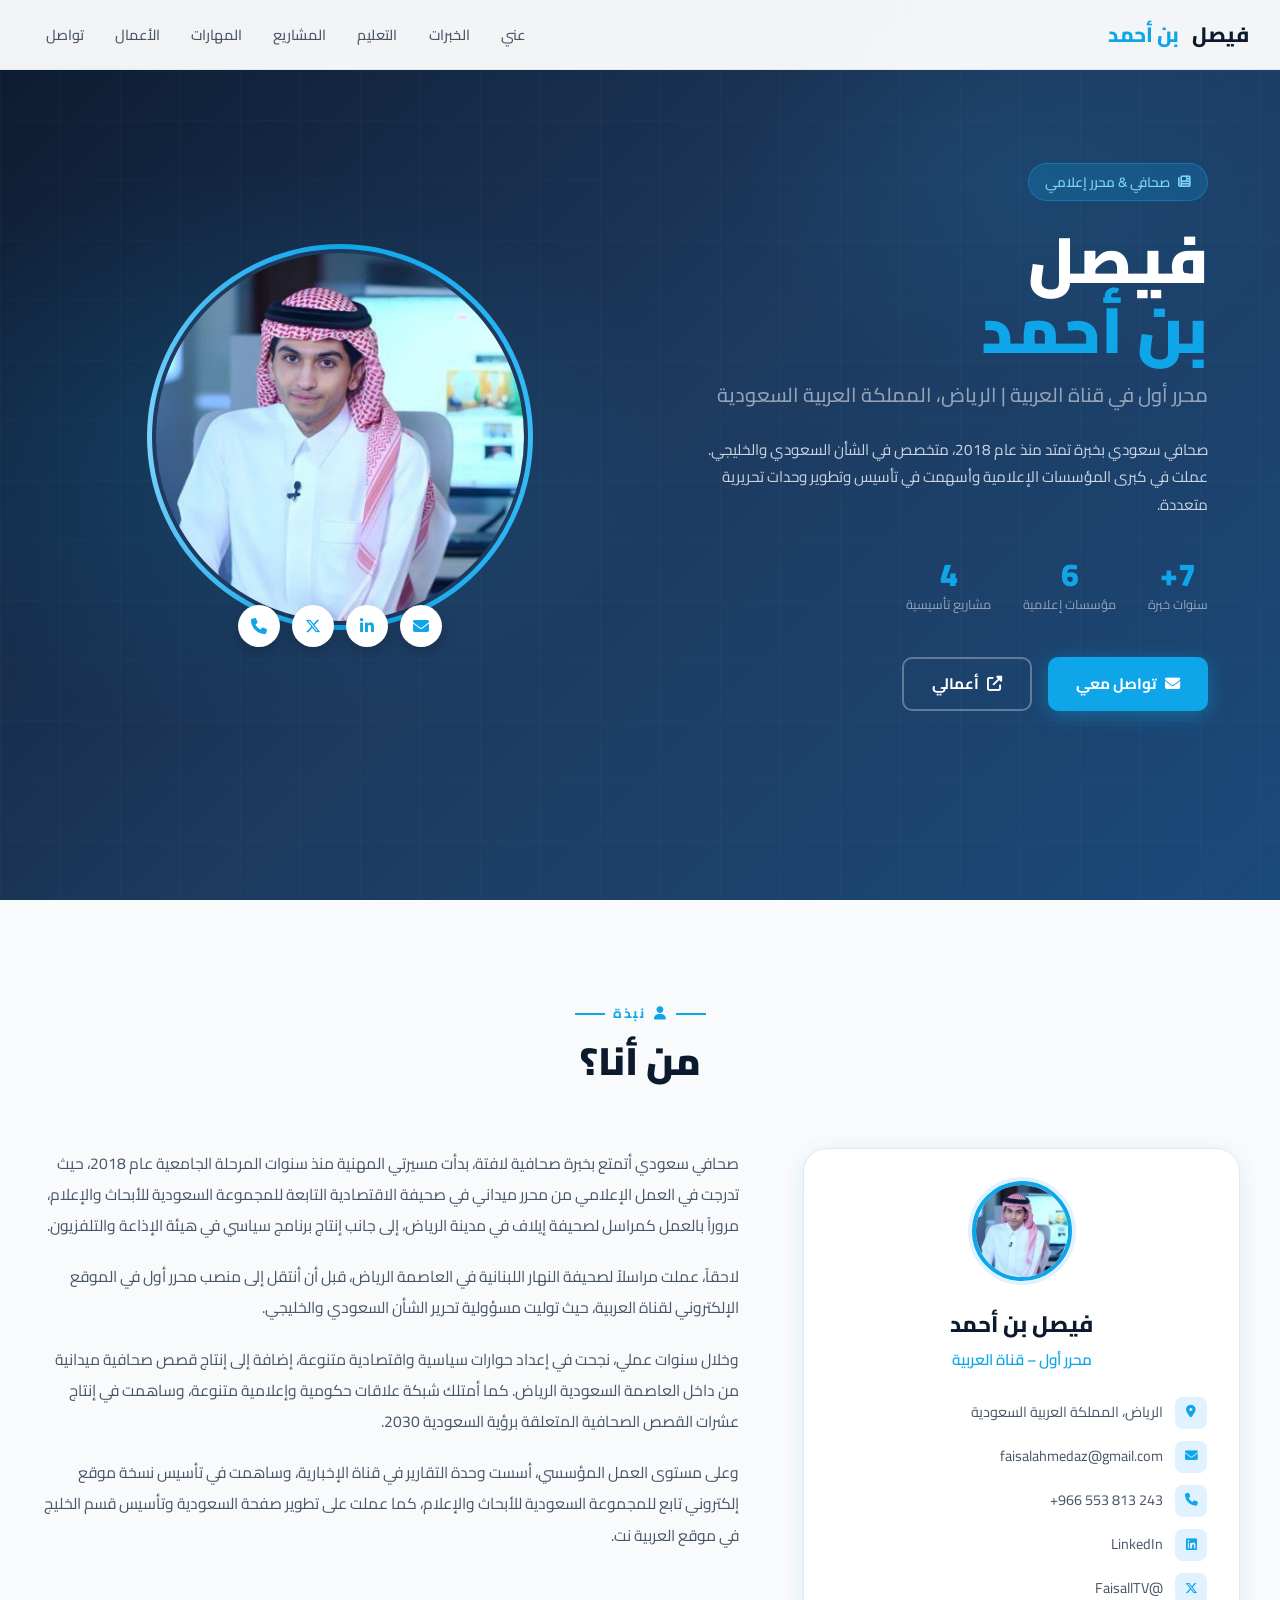
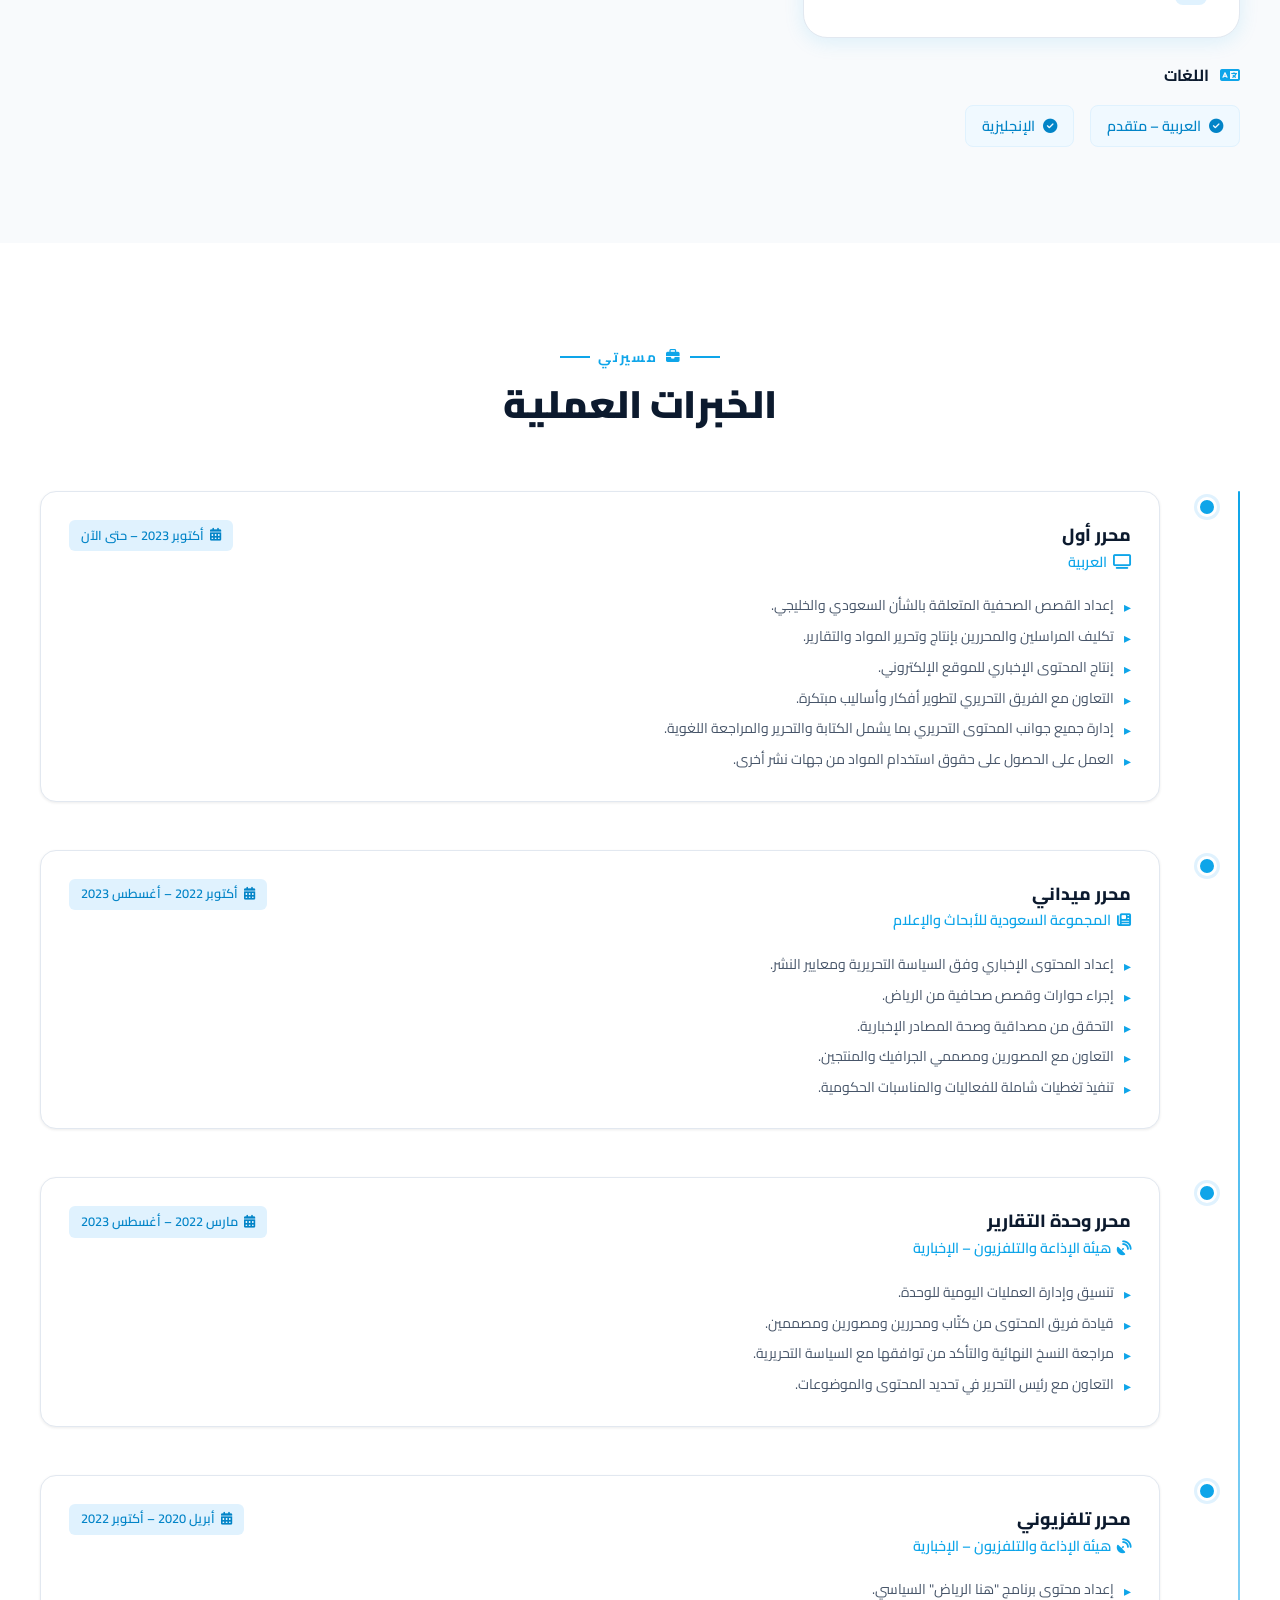
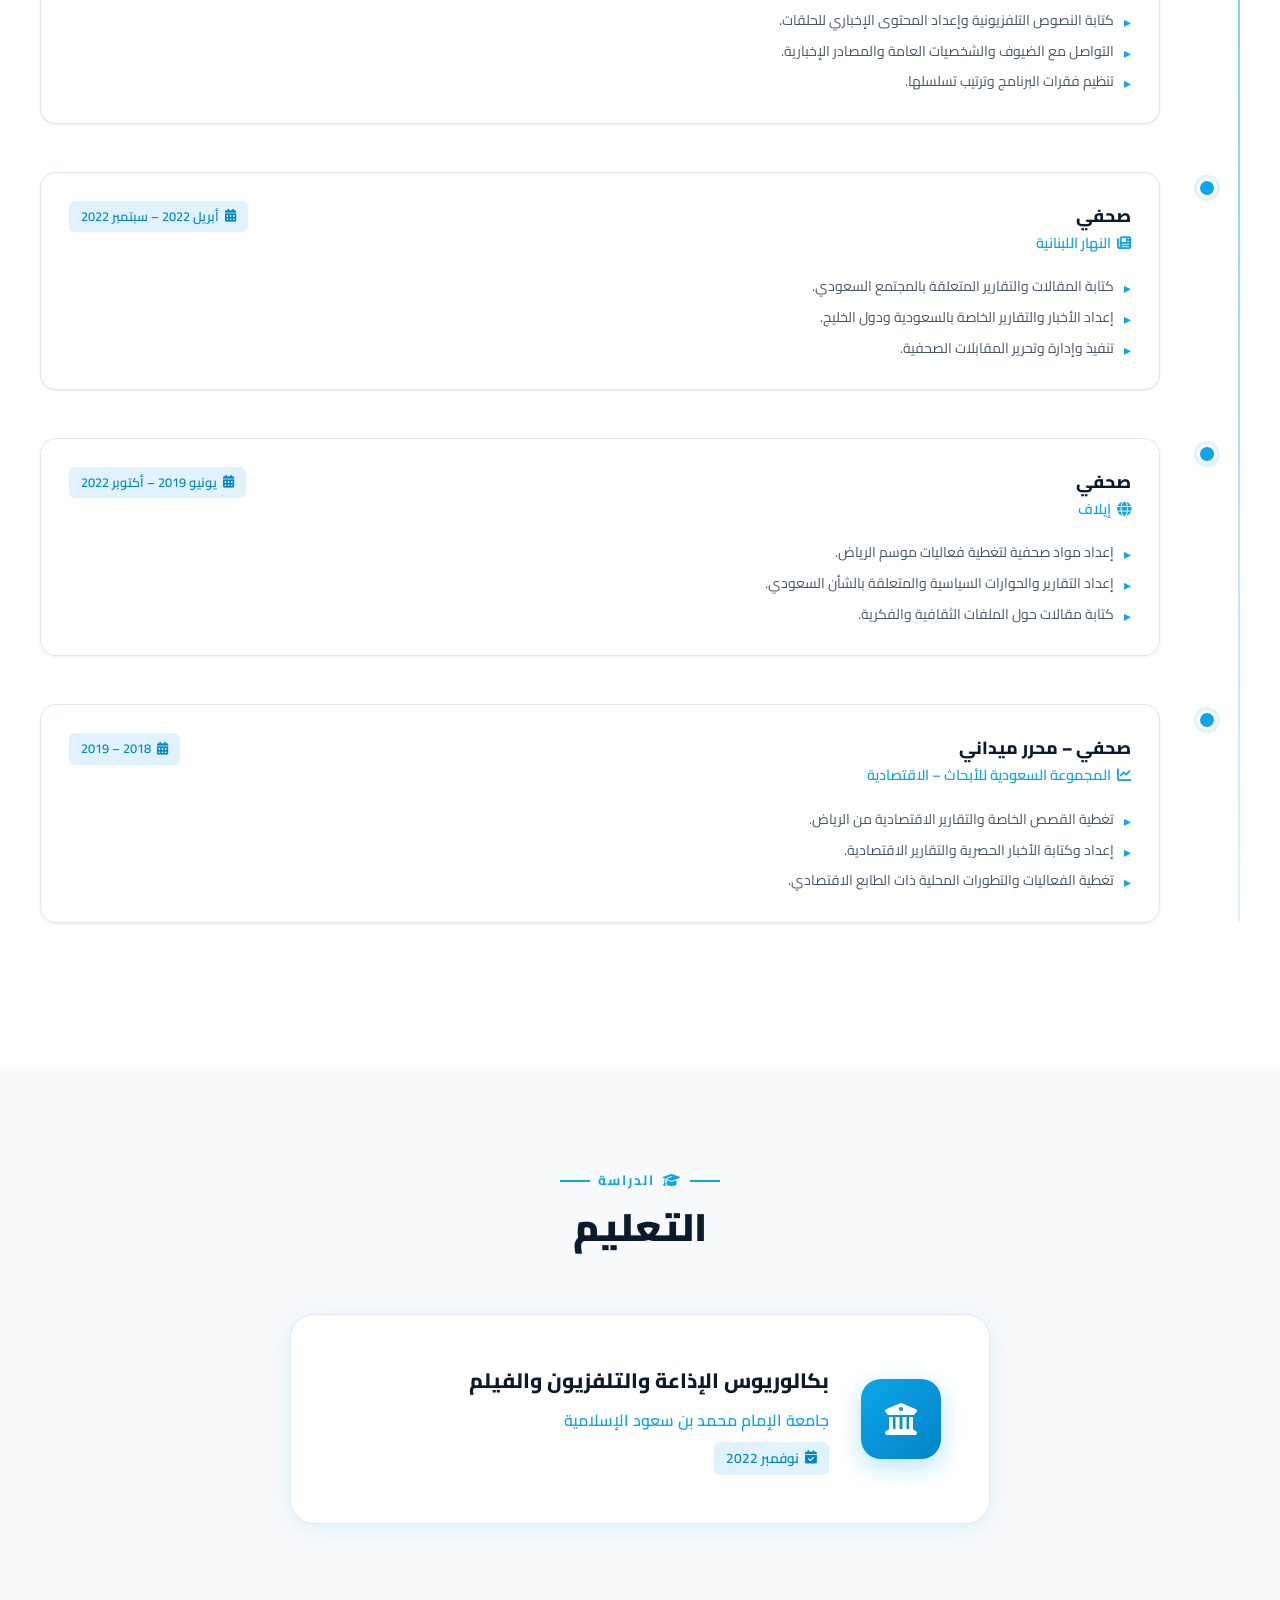
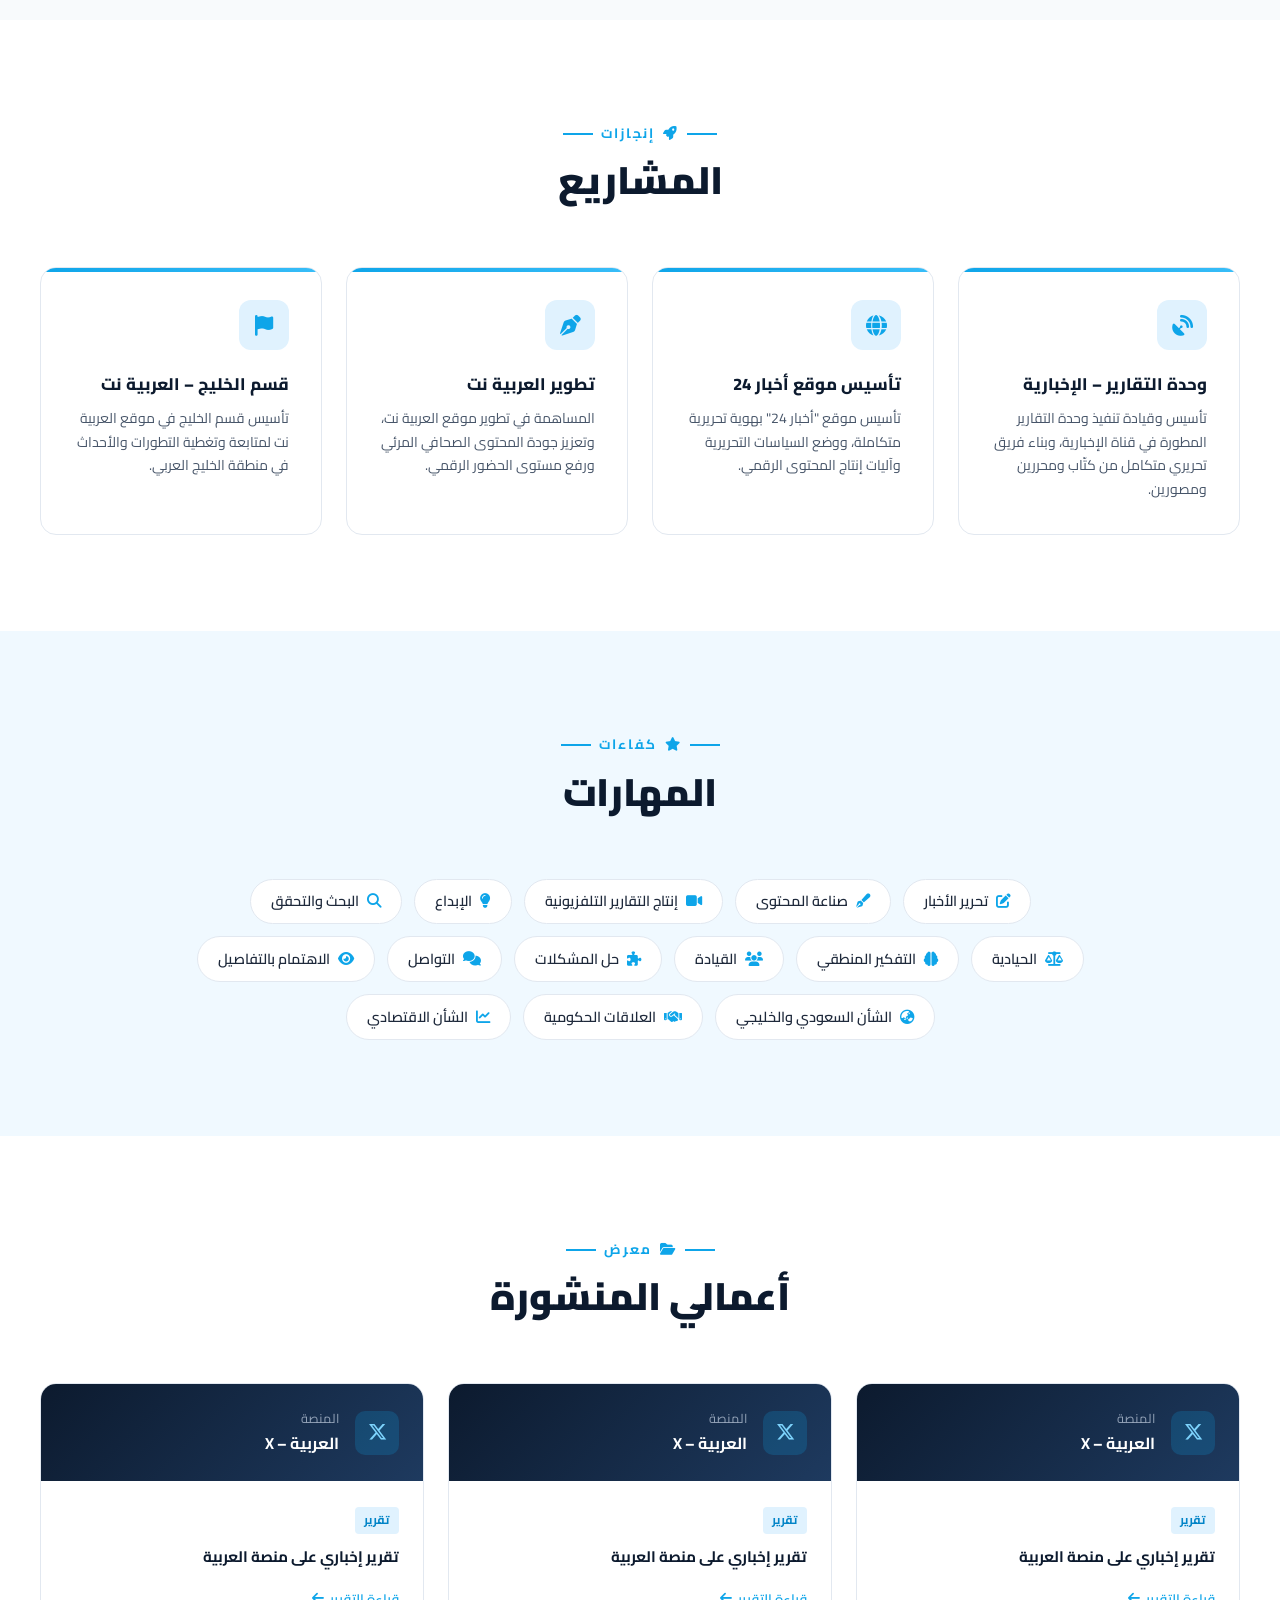
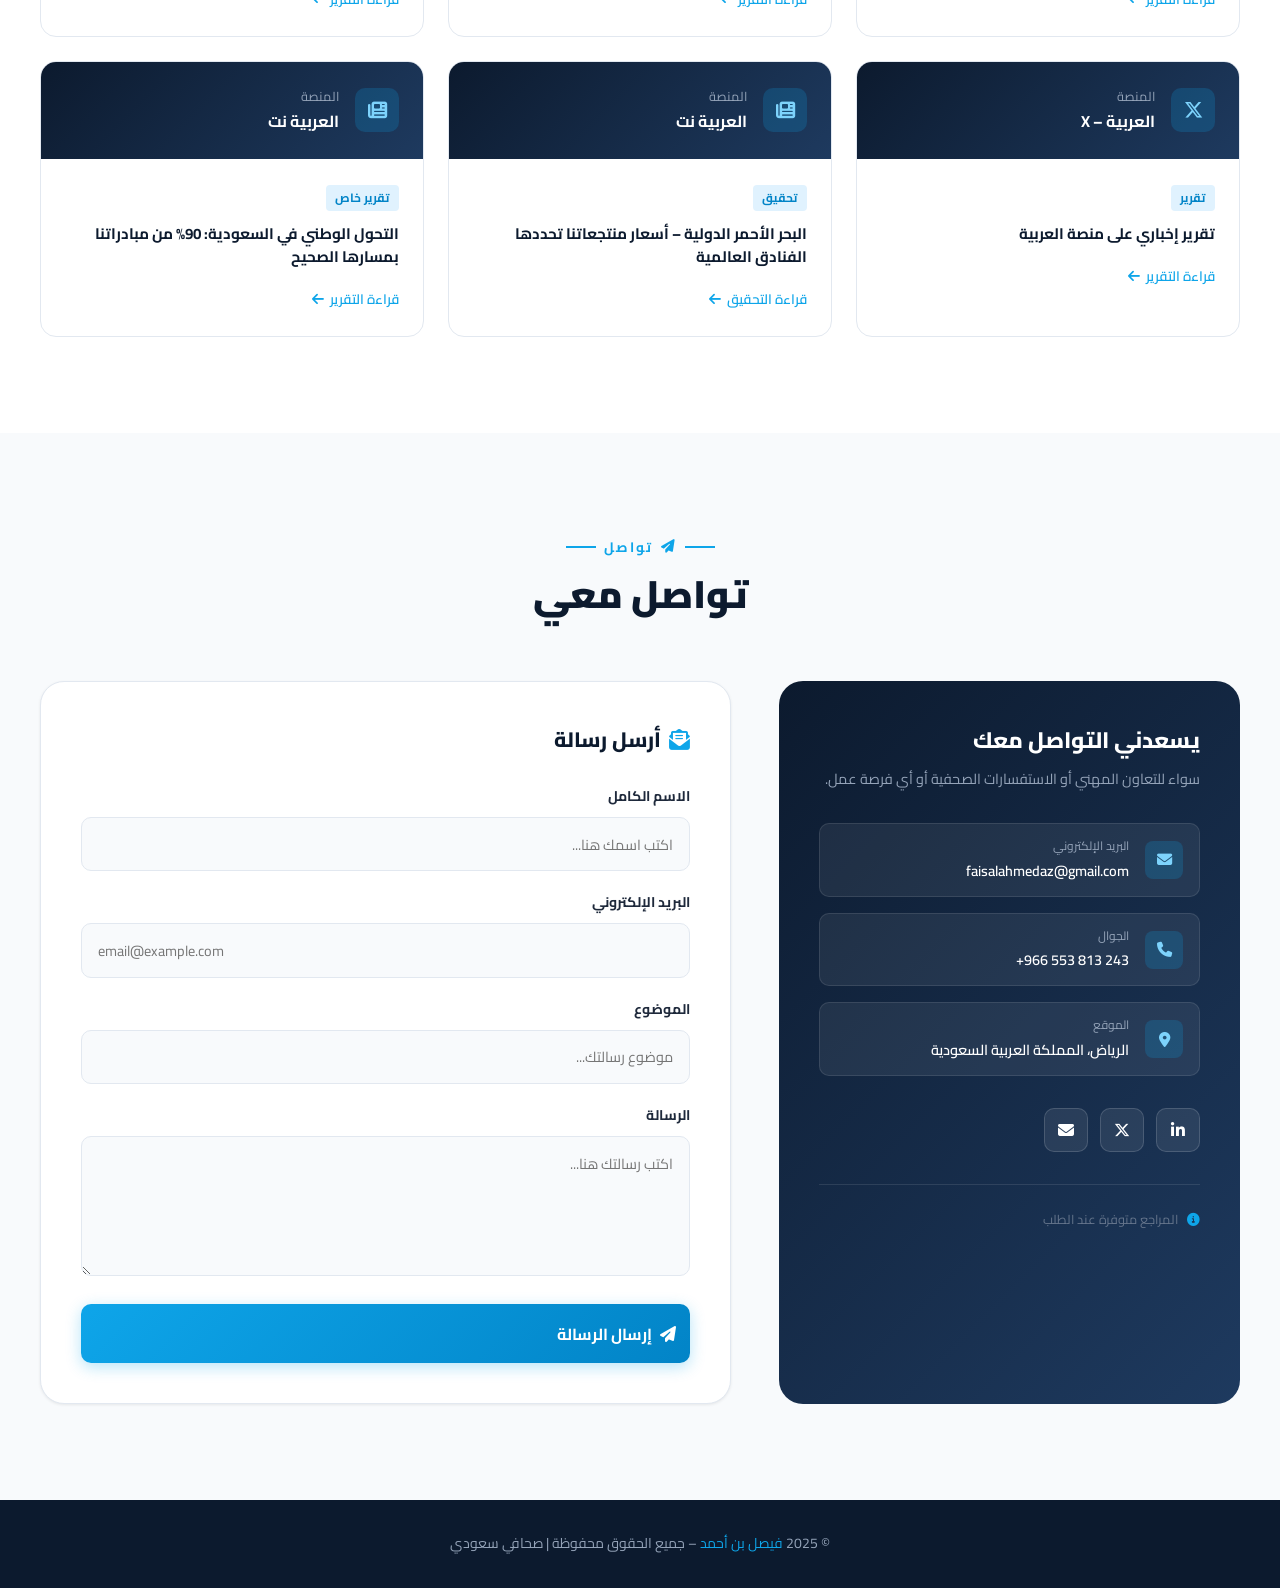
==== commit 2138cf3e: "Update index.html" ====
--- a/index.html
+++ b/index.html
@@ -20,7 +20,7 @@
 
 <!-- NAVBAR -->
 <nav id="navbar">
-  <a href="#hero" class="nav-logo">فيصل <span>بن أحمد</span></a>
+<a href="#hero" class="nav-logo">فيصل &nbsp;&nbsp;<span>بن أحمد</span></a>
   <ul class="nav-links" id="navLinks">
     <li><a href="#about">عني</a></li>
     <li><a href="#experience">الخبرات</a></li>
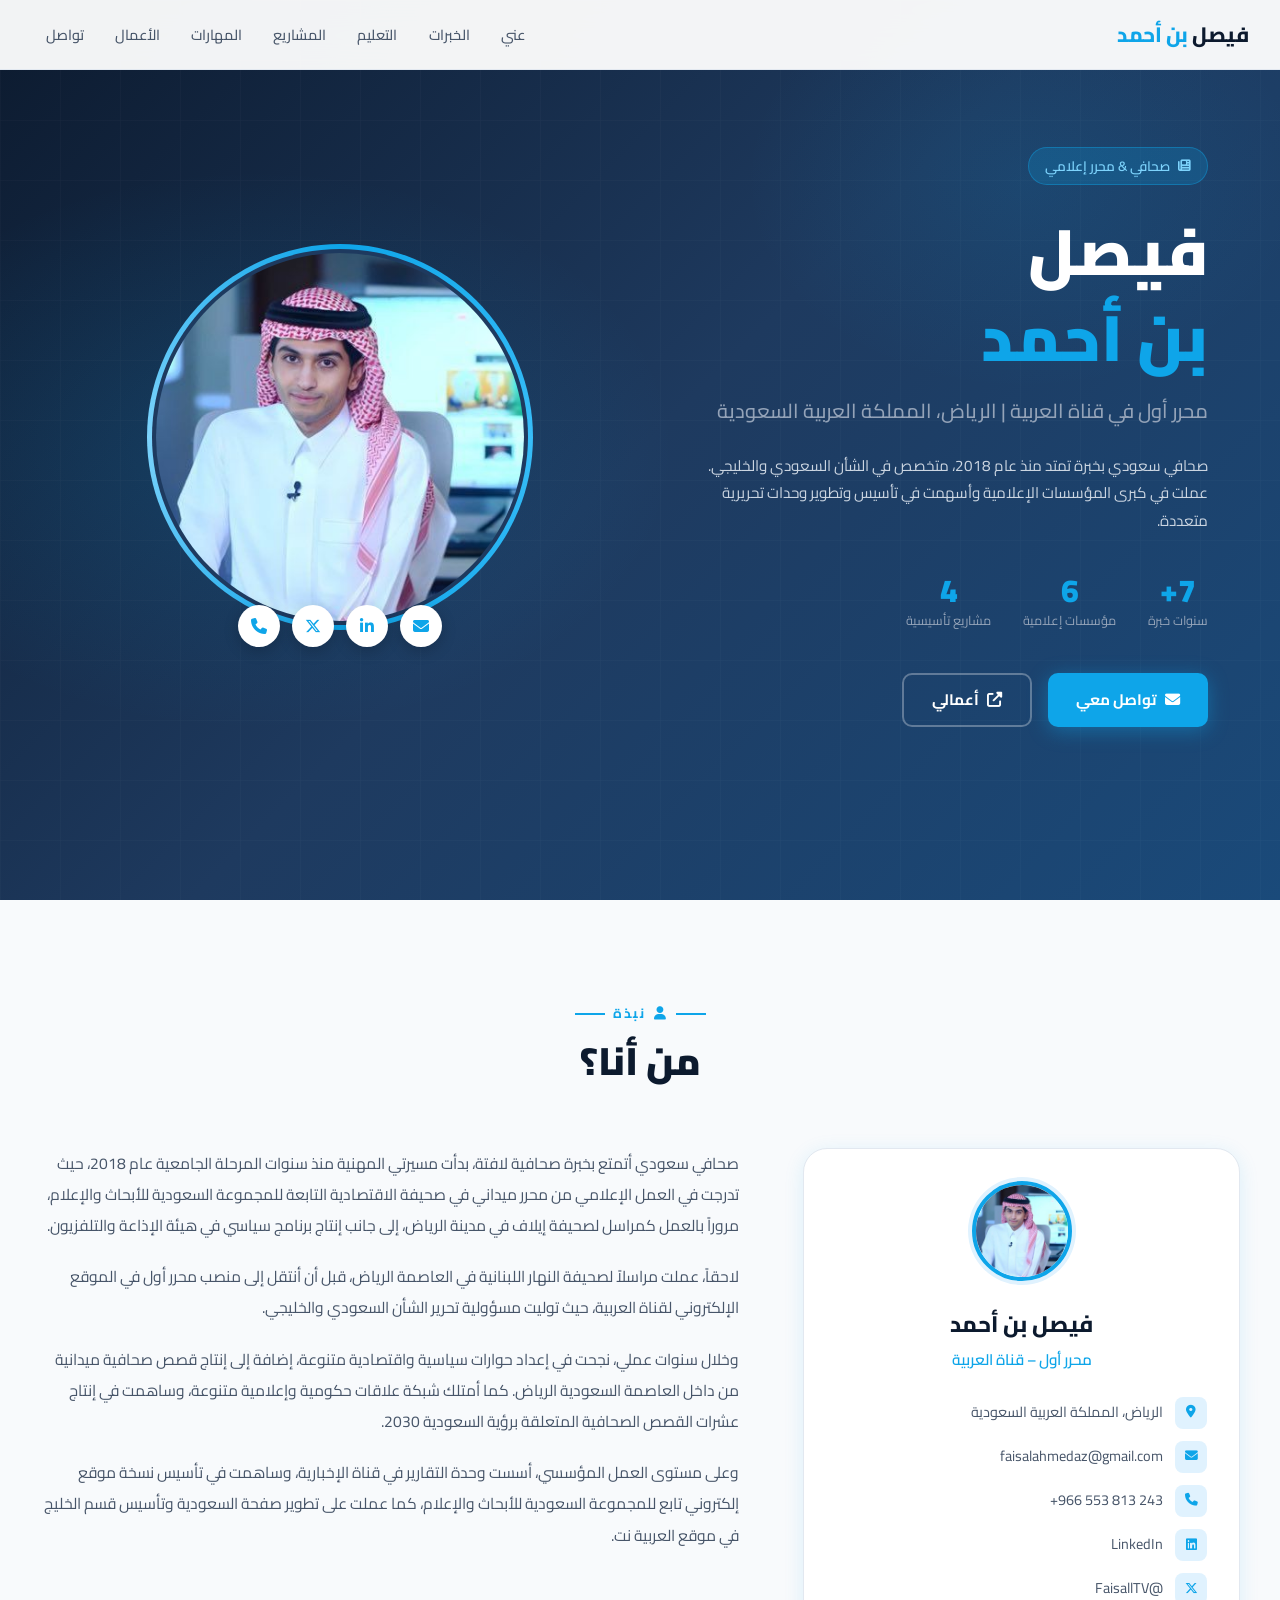
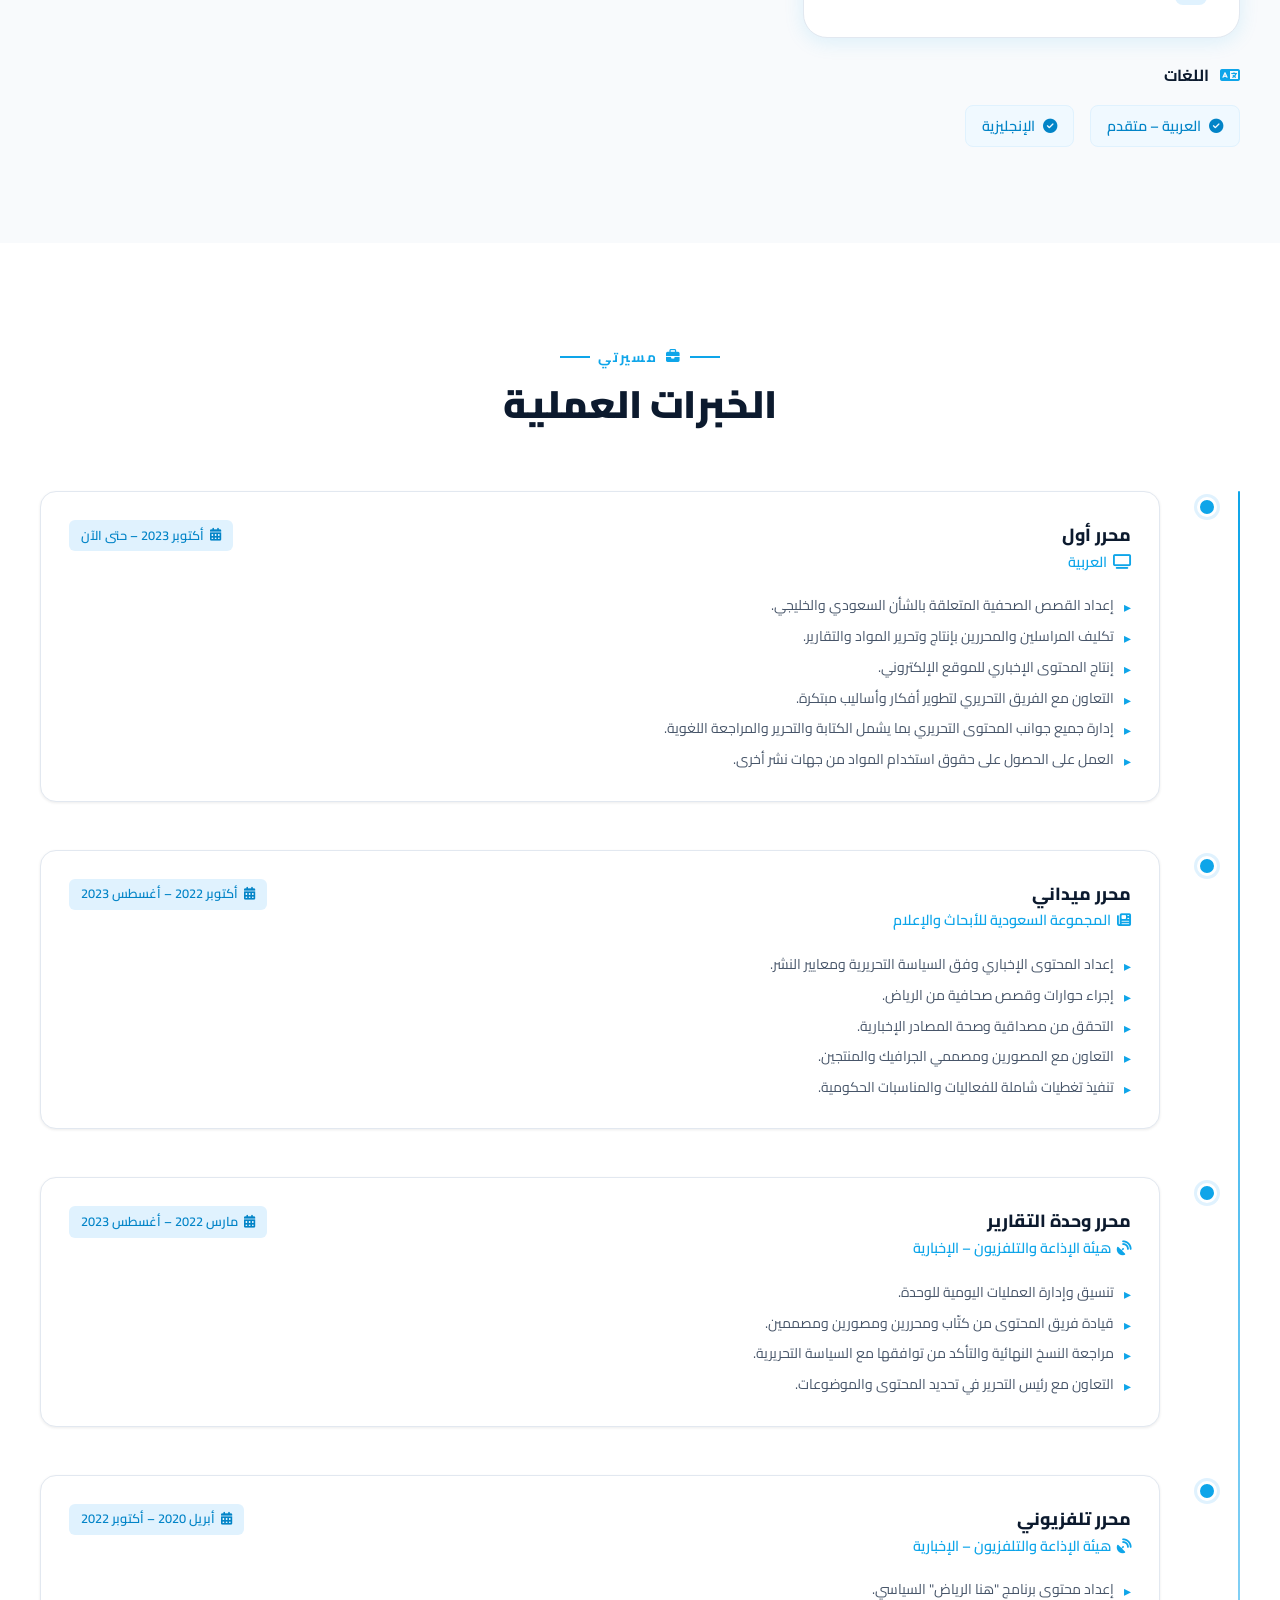
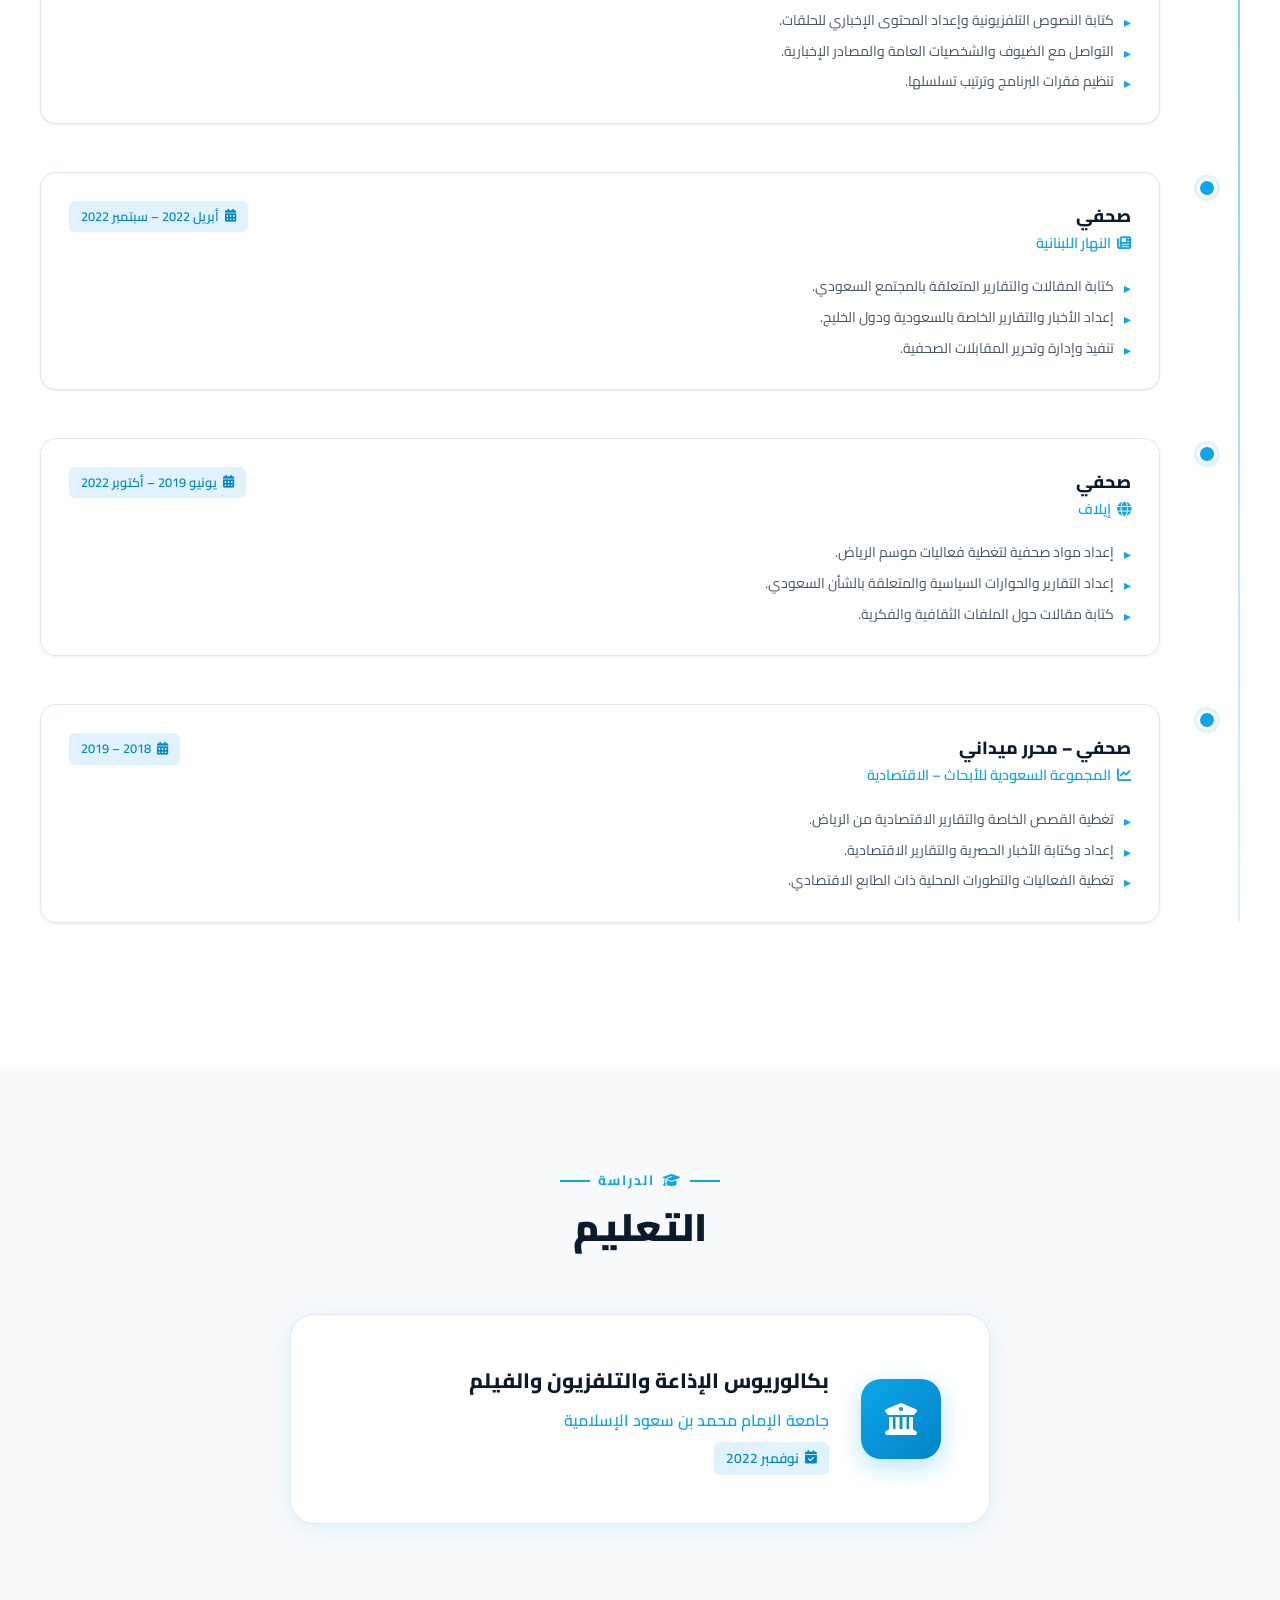
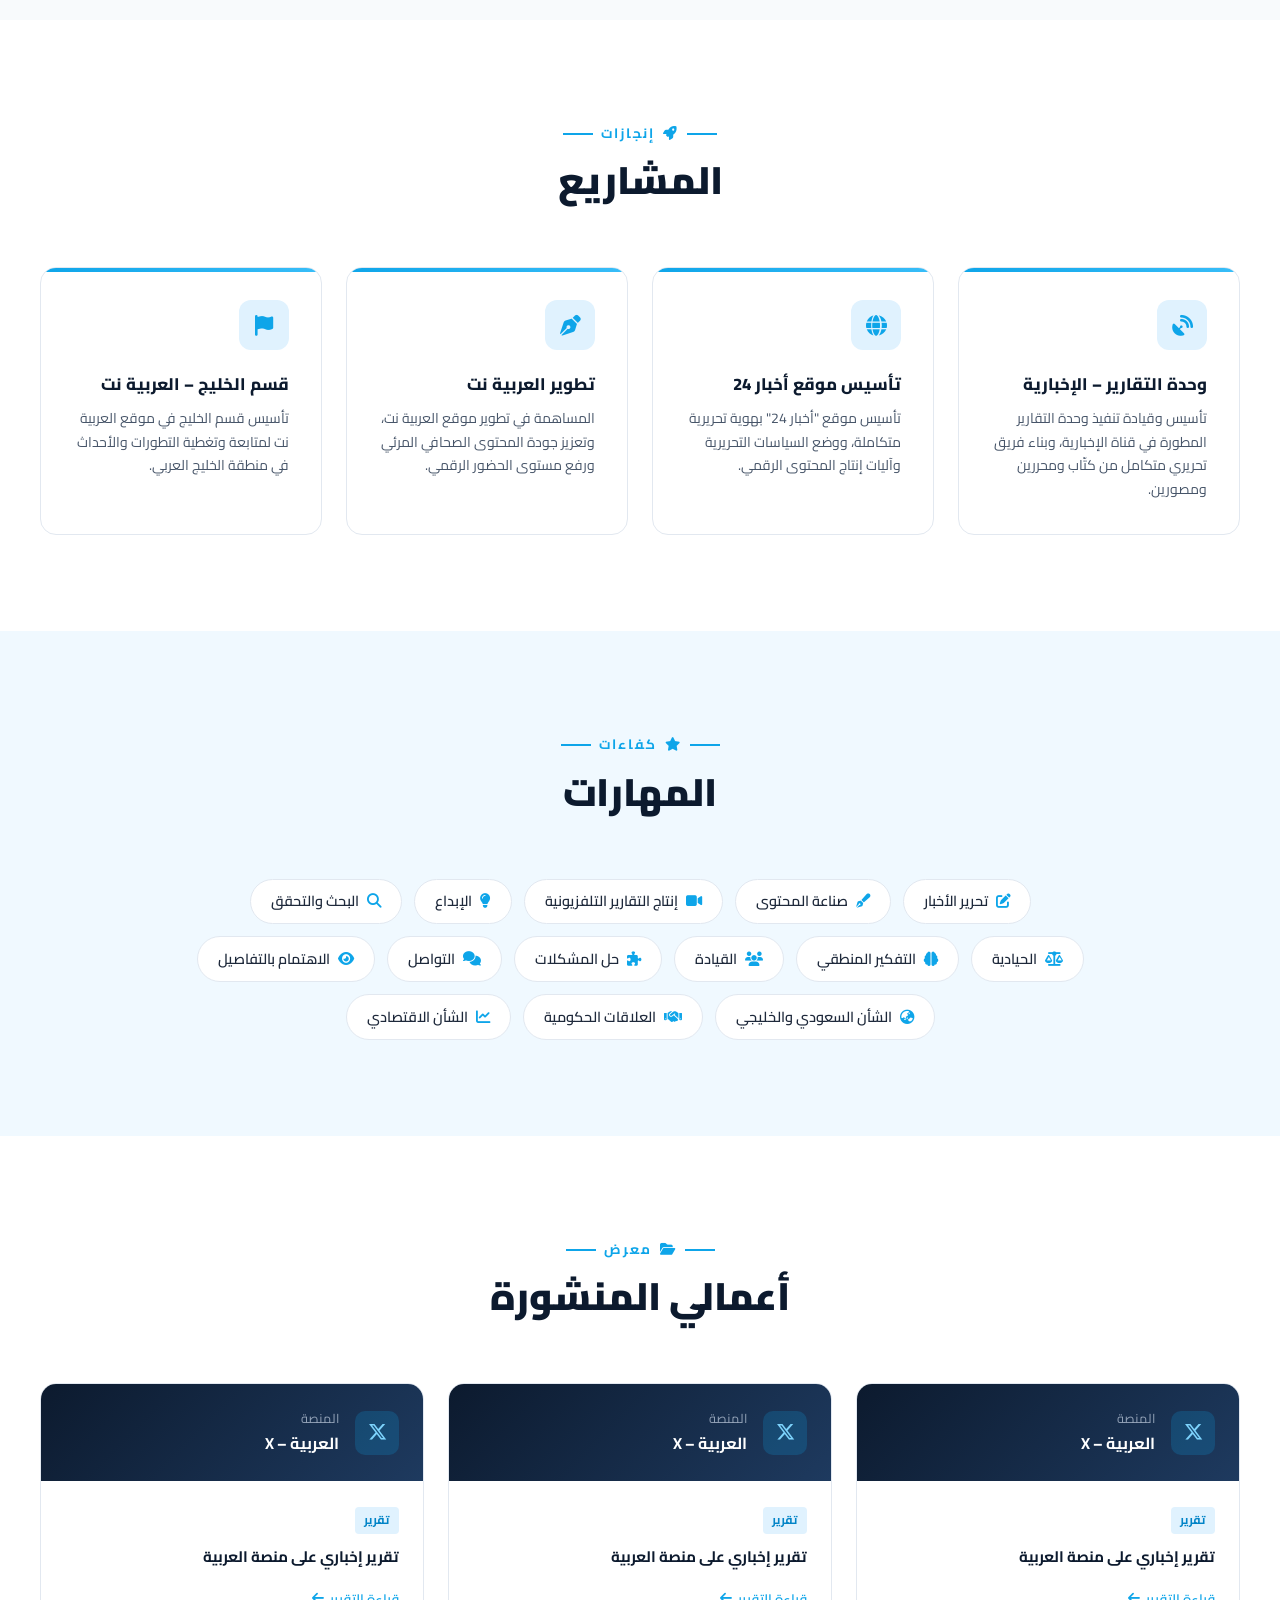
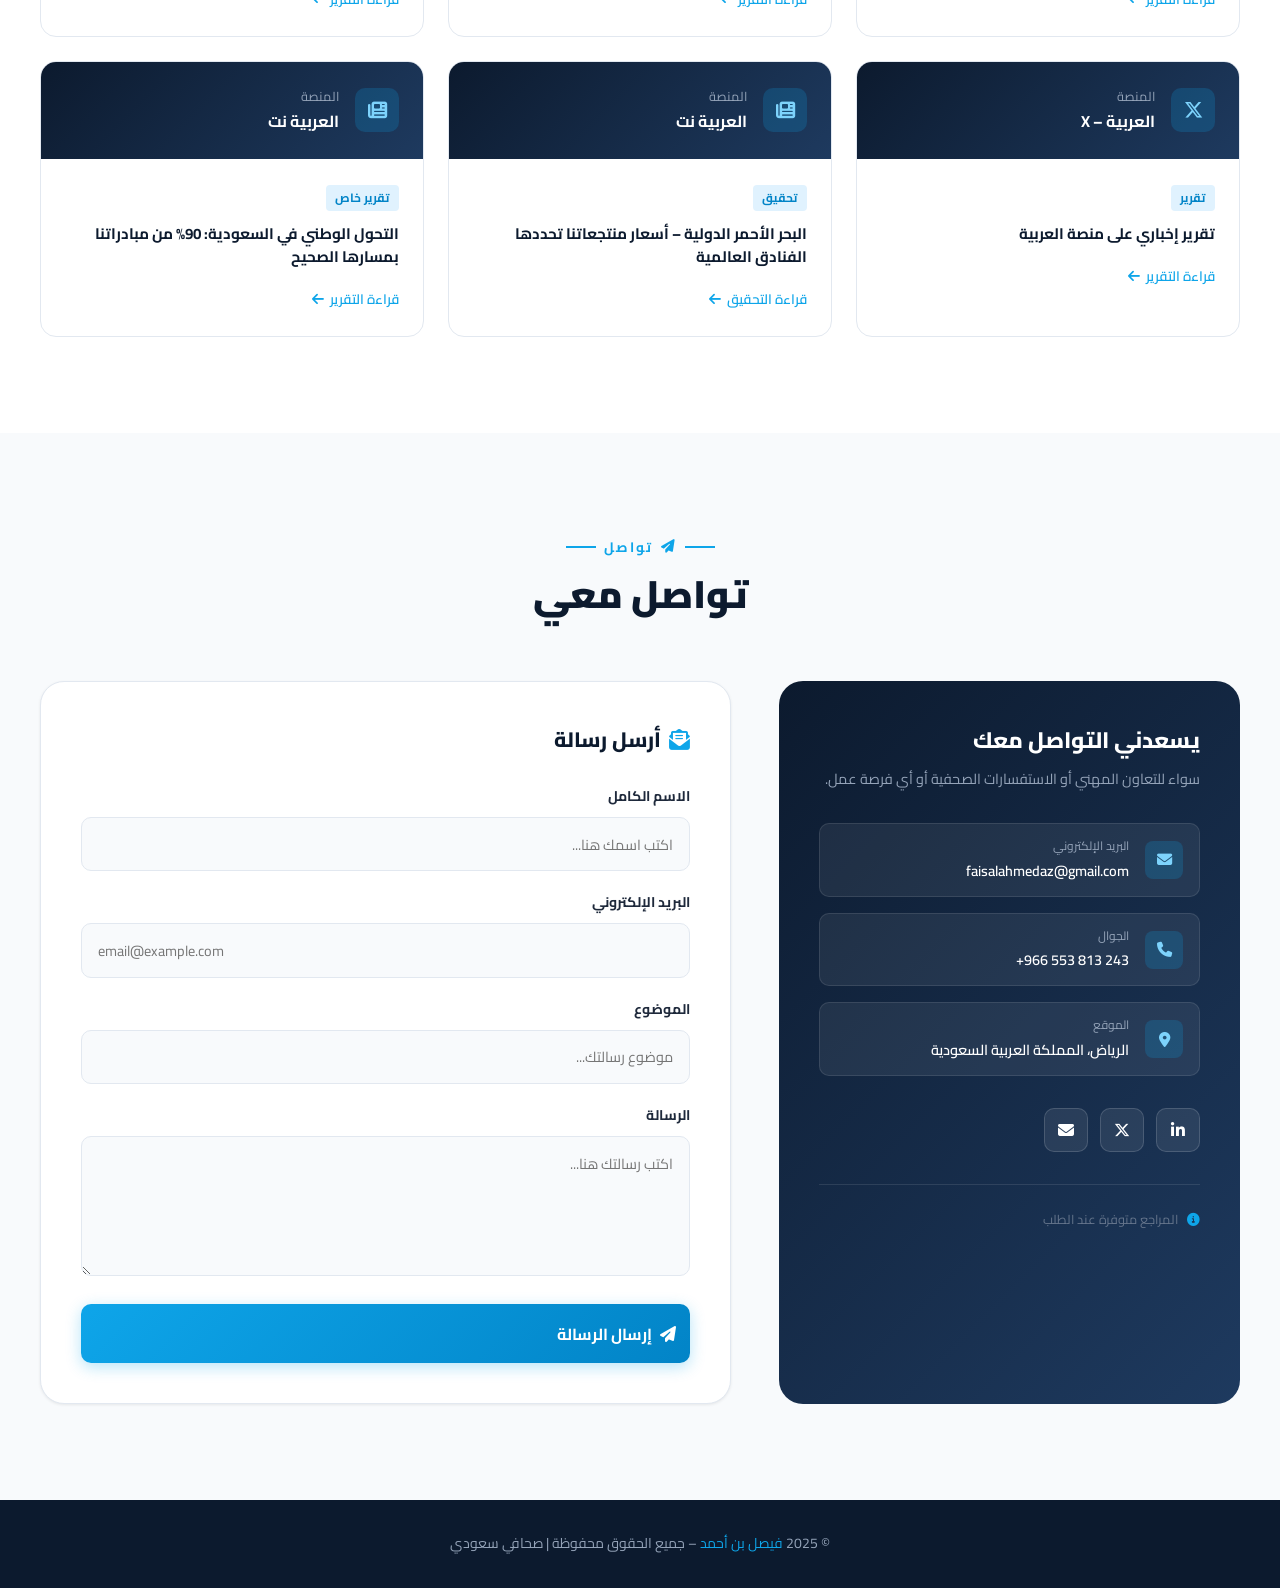
==== commit b1c88d51: "Update index.html" ====
--- a/index.html
+++ b/index.html
@@ -20,7 +20,7 @@
 
 <!-- NAVBAR -->
 <nav id="navbar">
-<a href="#hero" class="nav-logo">فيصل &nbsp;&nbsp;<span>بن أحمد</span></a>
+  <a href="#hero" class="nav-logo">فيصل <span>بن أحمد</span></a>
   <ul class="nav-links" id="navLinks">
     <li><a href="#about">عني</a></li>
     <li><a href="#experience">الخبرات</a></li>
--- a/style.css
+++ b/style.css
@@ -133,7 +133,7 @@
 .hero-name {
   font-size: clamp(2.5rem, 5vw, 4rem);
   font-weight: 900;
-  line-height: 1.1;
+  line-height: 1.35;
   margin-bottom: 0.75rem;
   animation: fadeInDown 0.9s ease;
 }
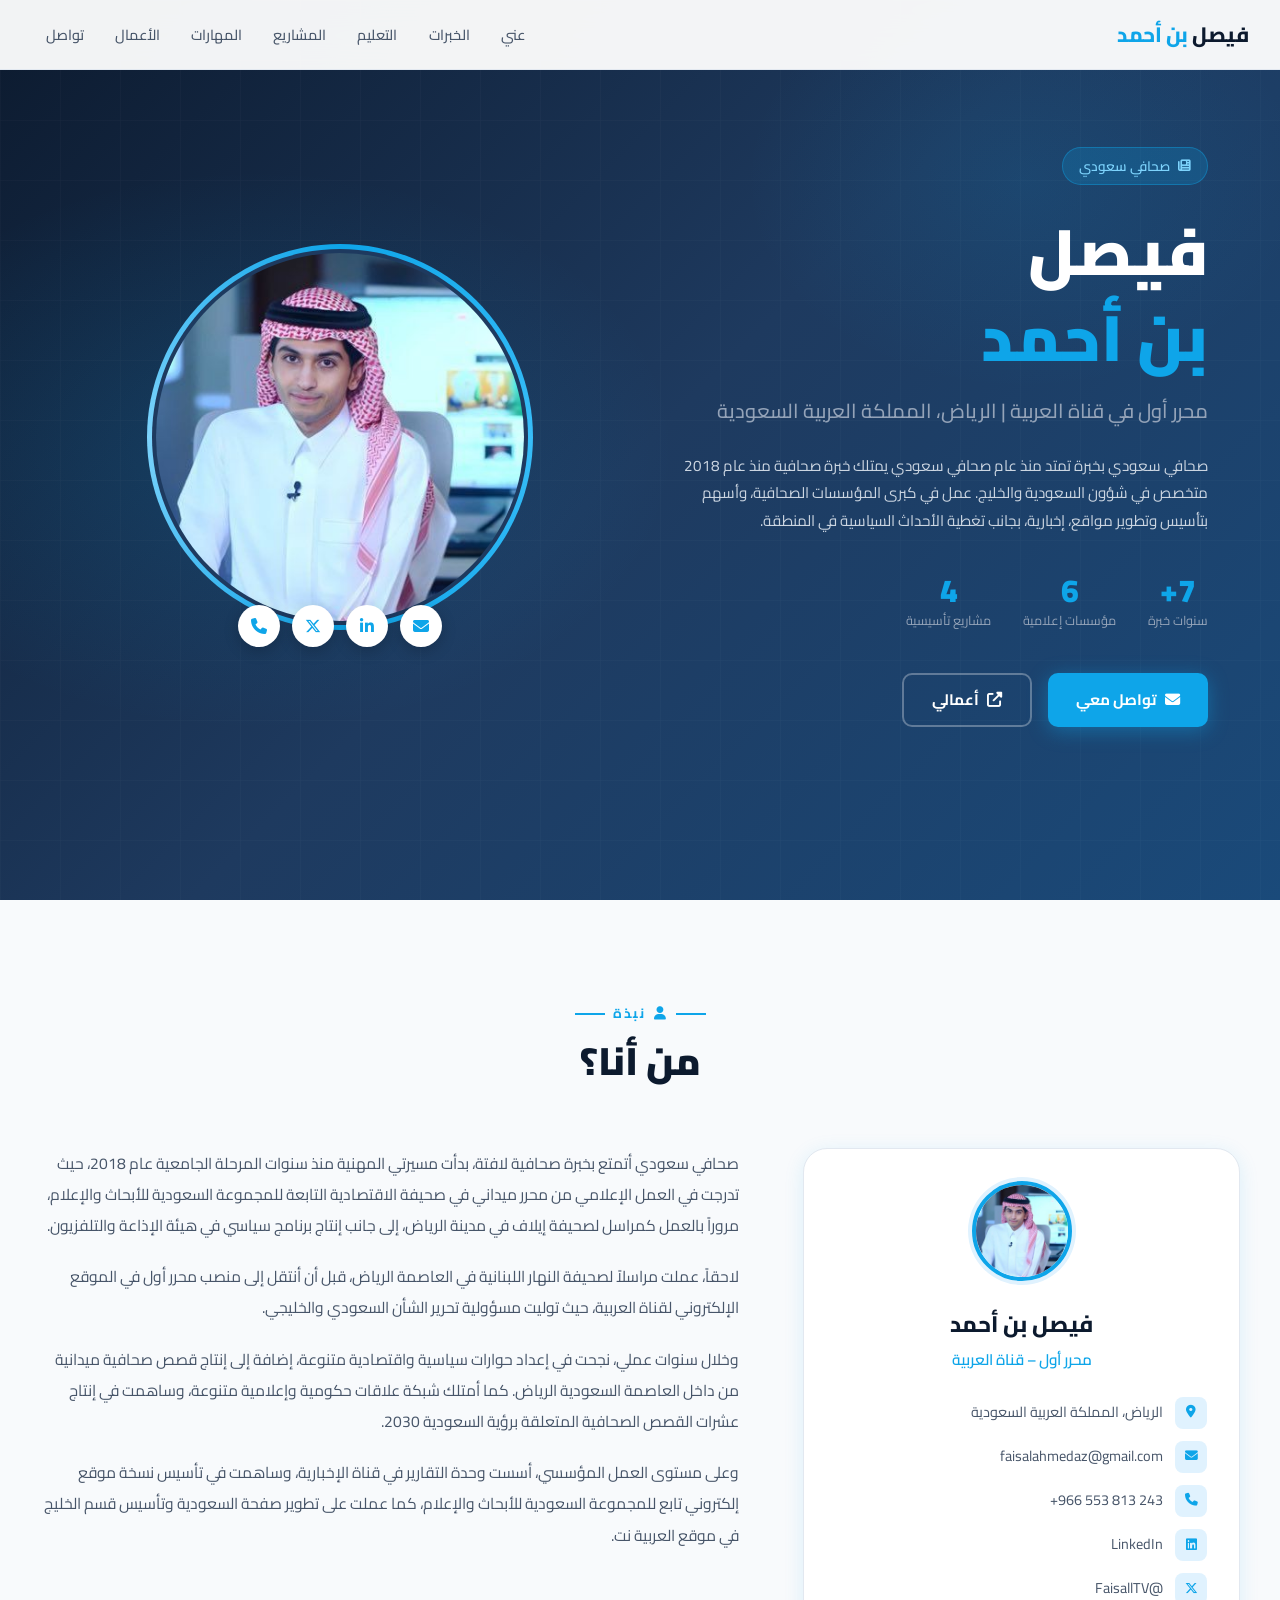
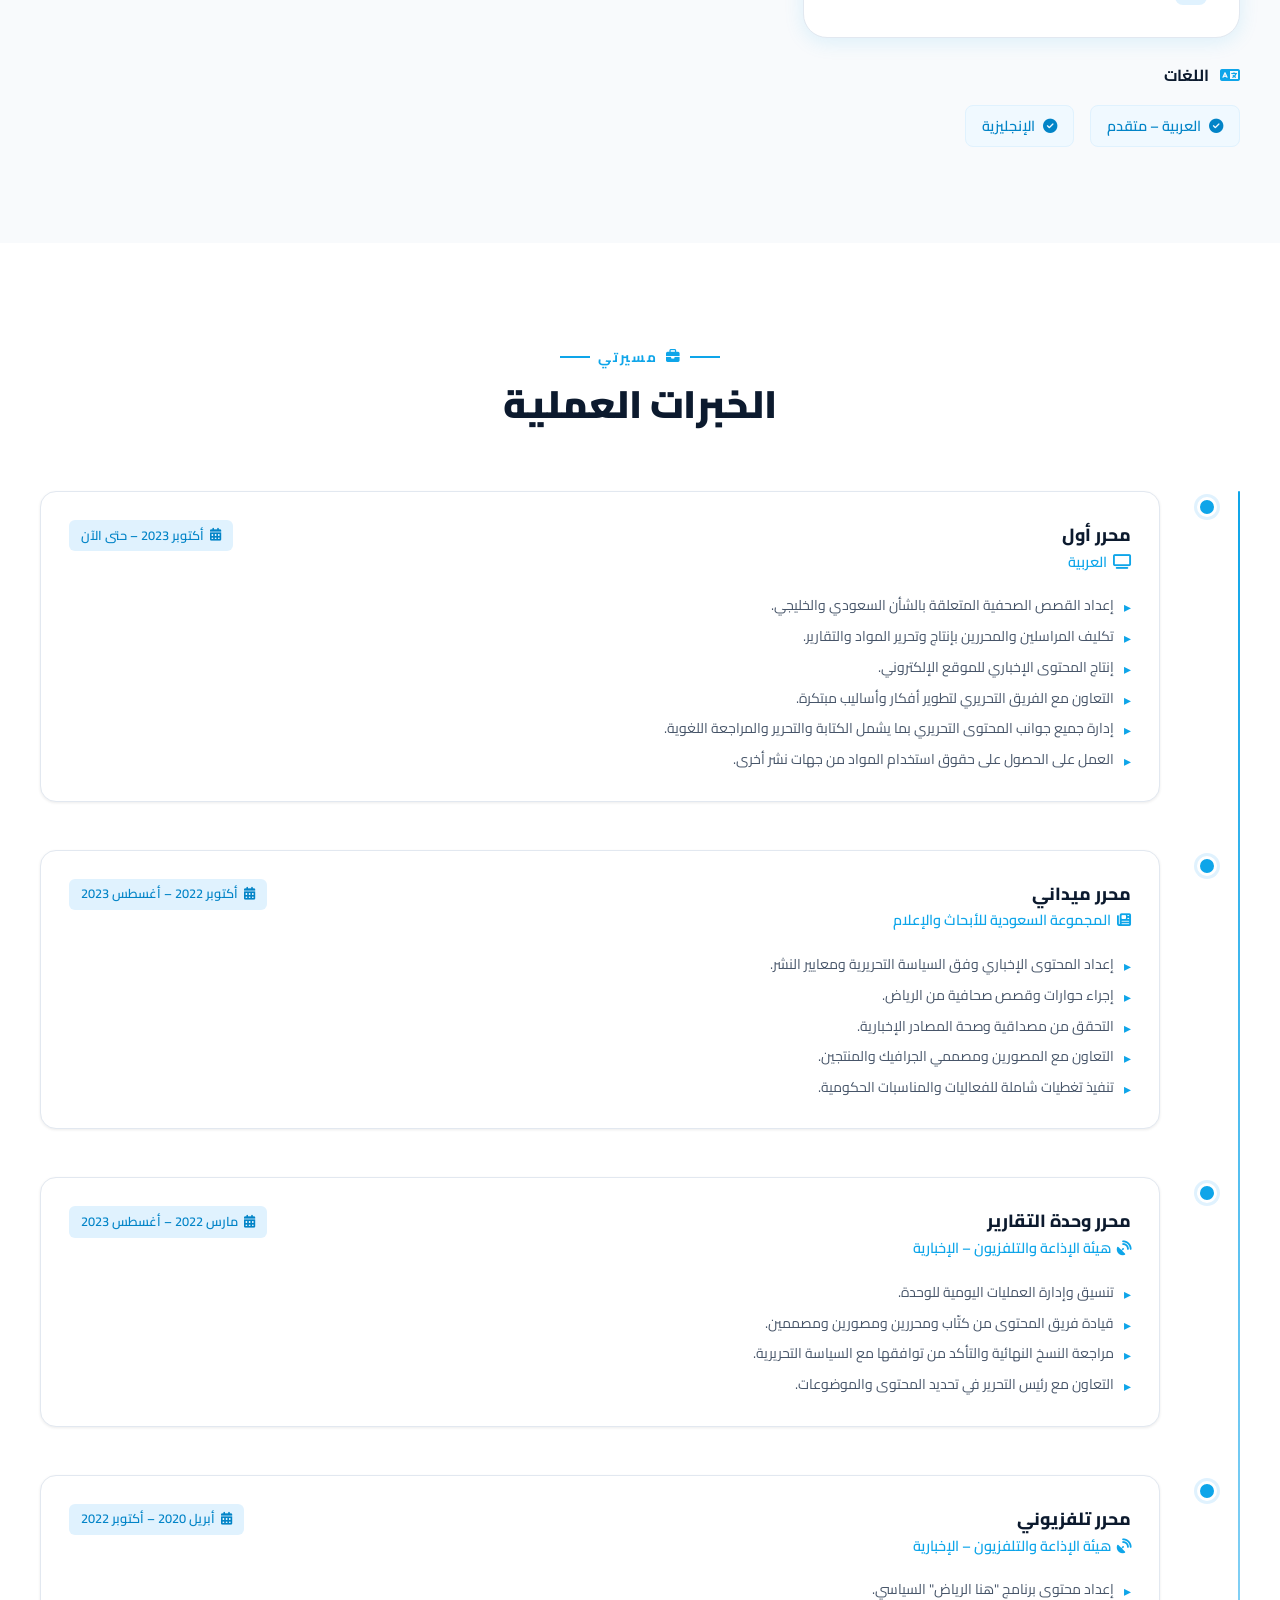
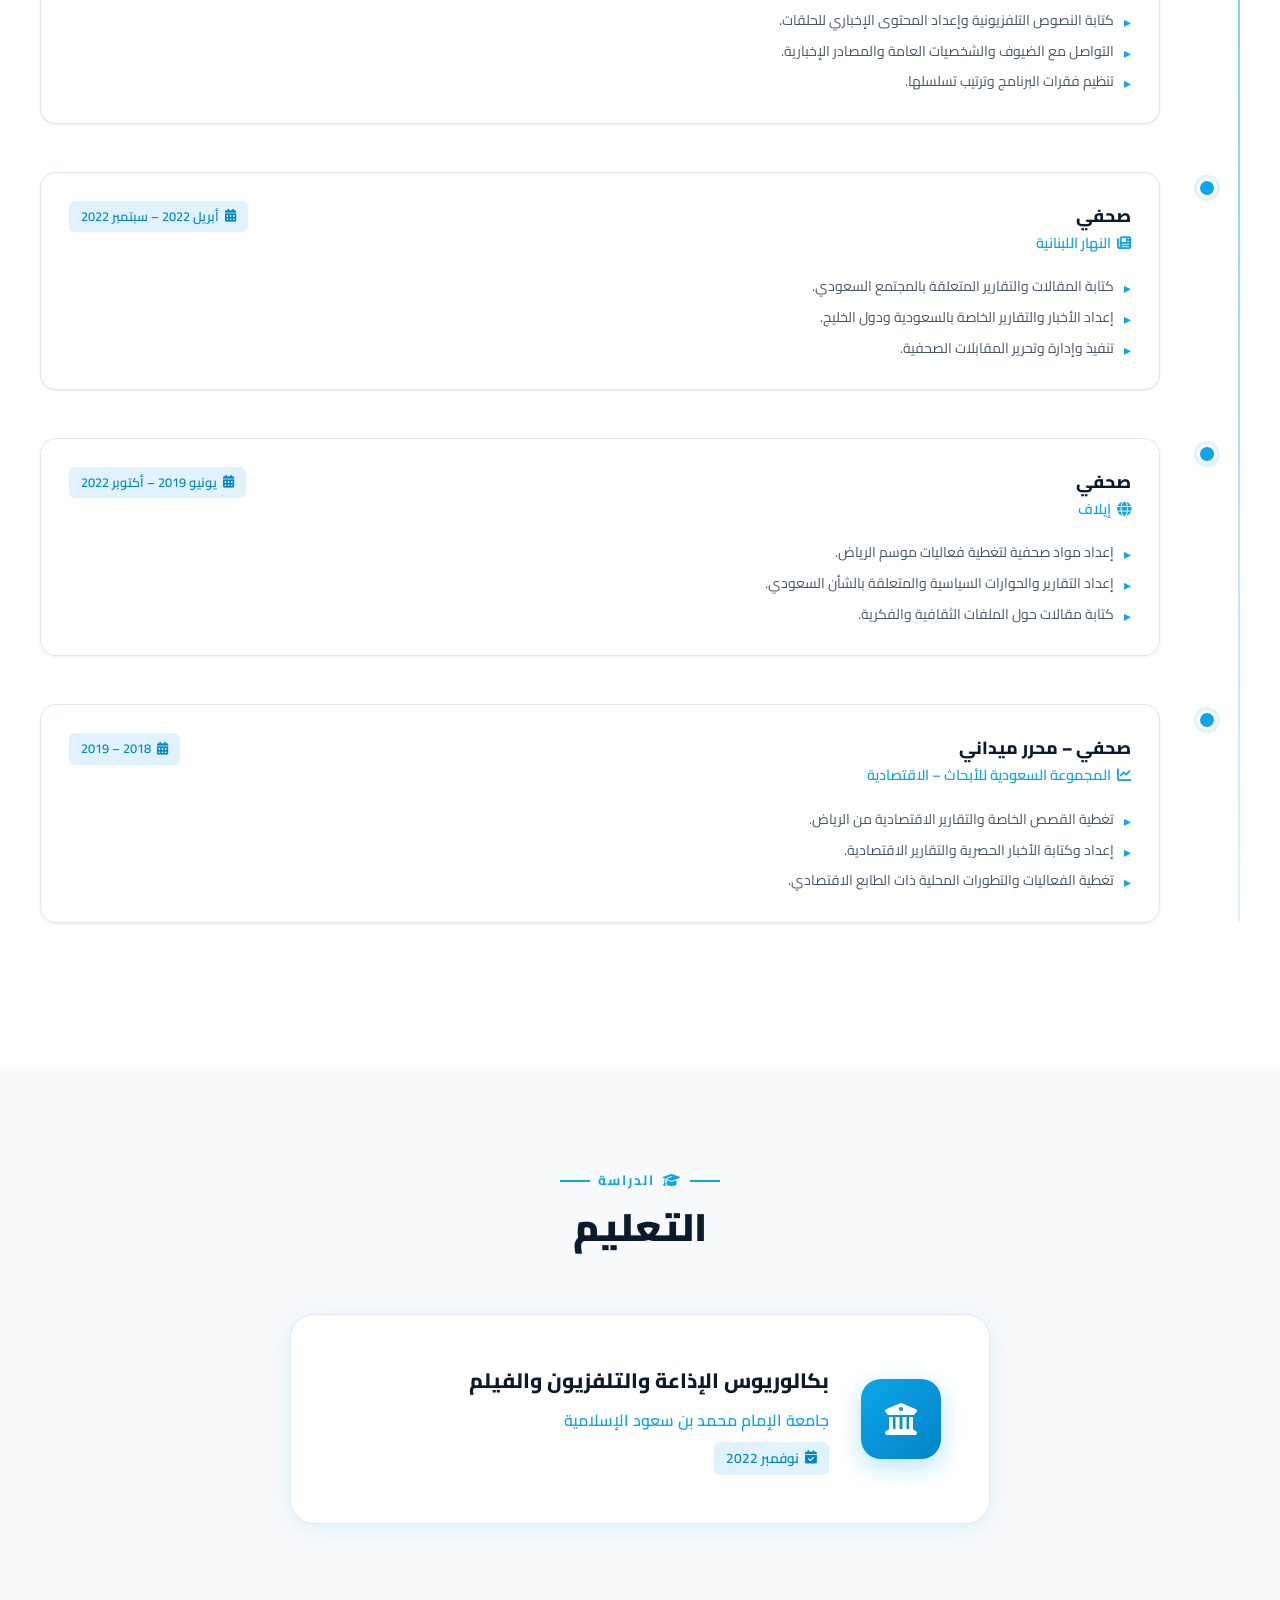
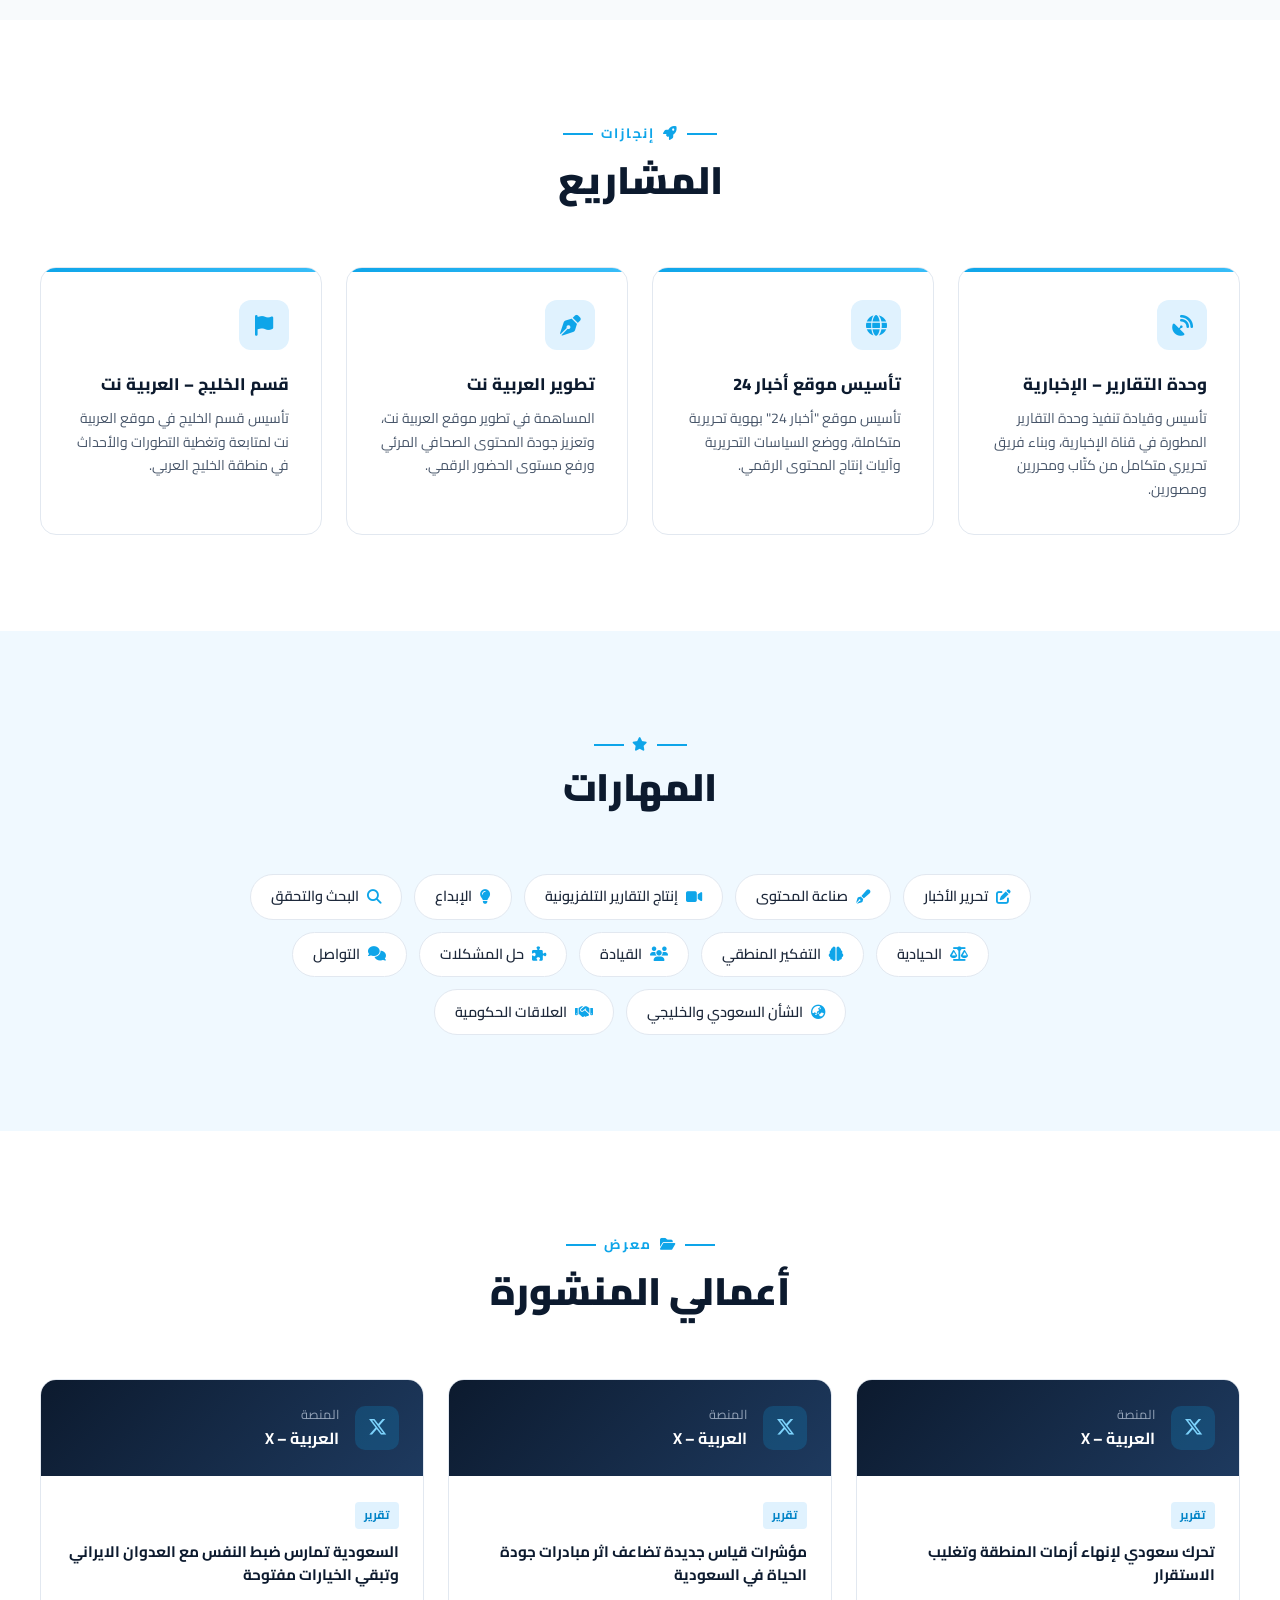
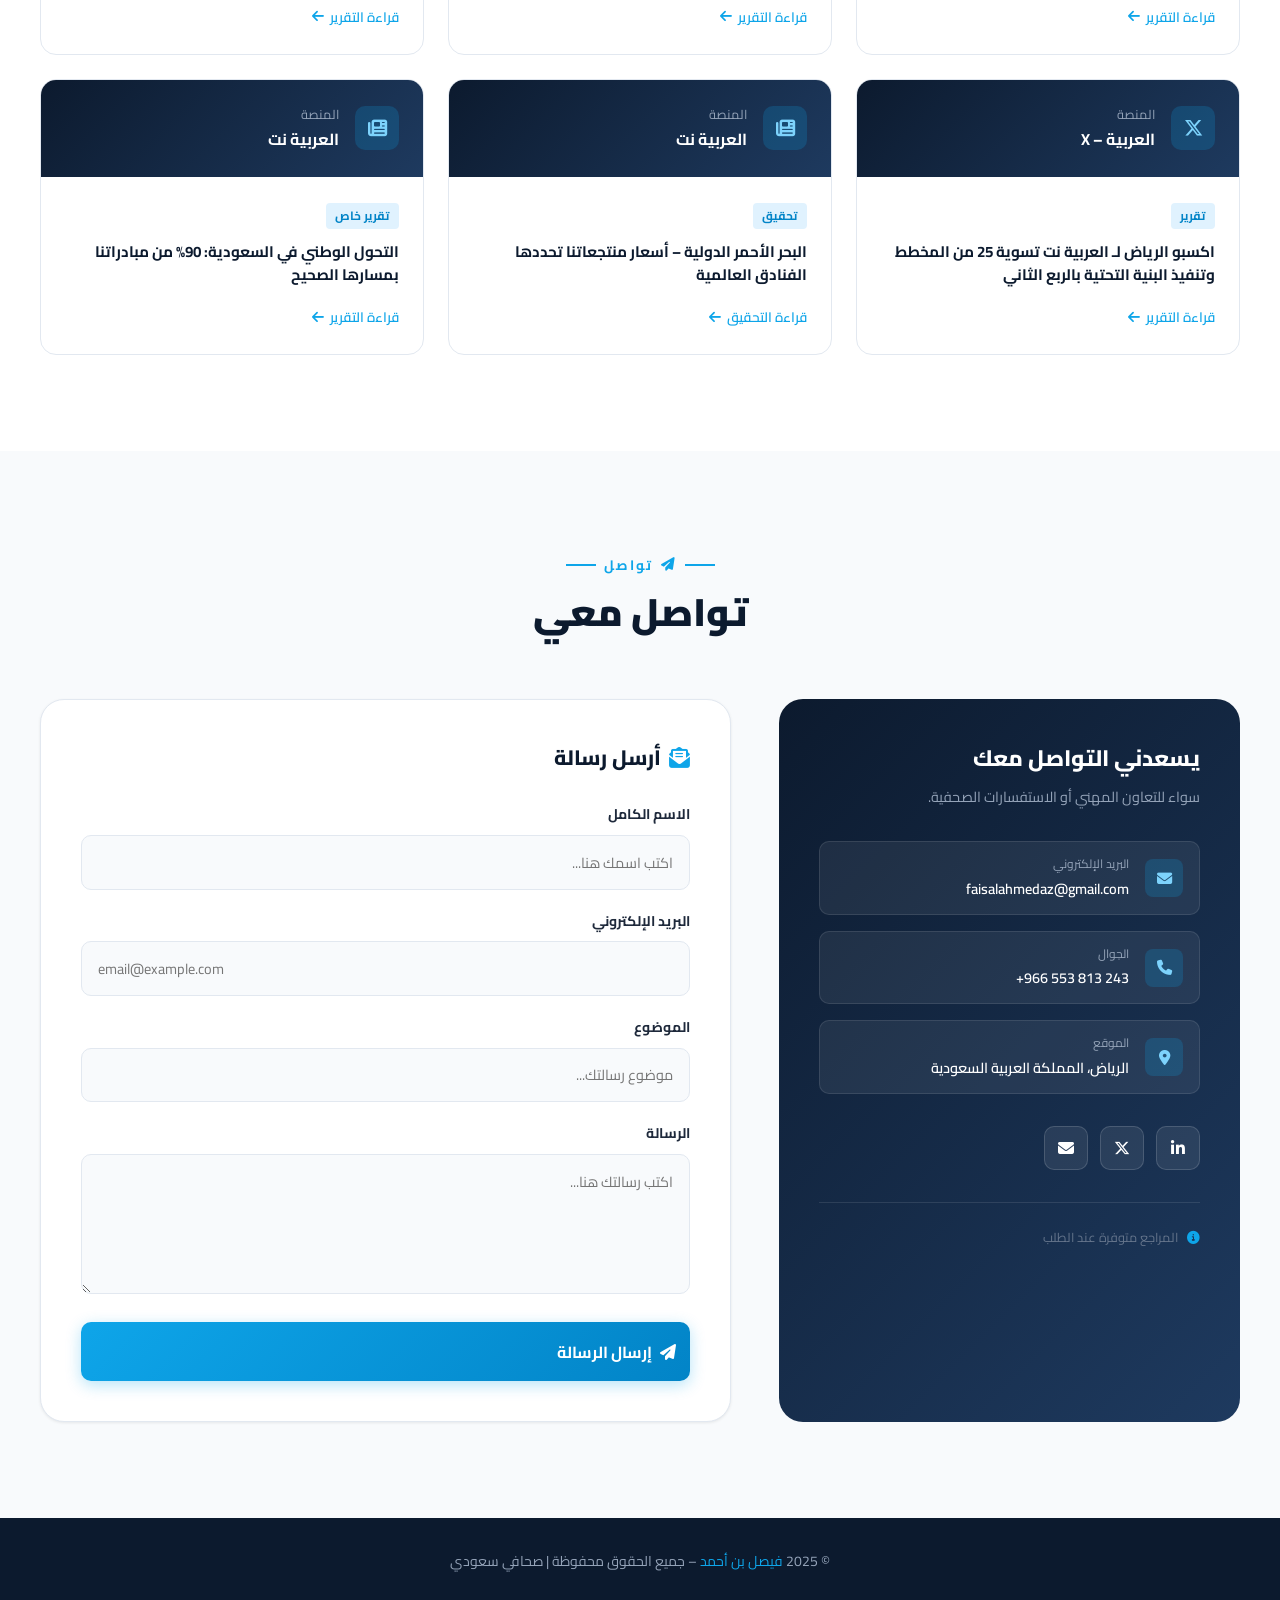
==== commit 23b8c2b4: "Update index.html" ====
--- a/index.html
+++ b/index.html
@@ -42,11 +42,11 @@
     <div class="hero-content">
       <div class="hero-badge">
         <i class="fas fa-newspaper"></i>
-        صحافي &amp; محرر إعلامي
+        صحافي سعودي
       </div>
       <h1 class="hero-name">فيصل<br><span>بن أحمد</span></h1>
       <p class="hero-title">محرر أول في قناة العربية | الرياض، المملكة العربية السعودية</p>
-      <p class="hero-desc">صحافي سعودي بخبرة تمتد منذ عام 2018، متخصص في الشأن السعودي والخليجي. عملت في كبرى المؤسسات الإعلامية وأسهمت في تأسيس وتطوير وحدات تحريرية متعددة.</p>
+      <p class="hero-desc">صحافي سعودي بخبرة تمتد منذ عام صحافي سعودي يمتلك خبرة صحافية منذ عام 2018 متخصص في شؤون السعودية والخليج. عمل في كبرى المؤسسات الصحافية، وأسهم بتأسيس وتطوير مواقع، إخبارية، بجانب تغطية الأحداث السياسية في المنطقة.</p>
       <div class="hero-stats">
         <div class="stat">
           <span class="stat-num">7+</span>
@@ -340,7 +340,7 @@
 <section id="skills" class="skills-section">
   <div class="container">
     <div class="section-header">
-      <div class="section-label"><i class="fas fa-star"></i> كفاءات</div>
+      <div class="section-label"><i class="fas fa-star"></i></div>
       <h2 class="section-title">المهارات</h2>
     </div>
     <div class="skills-cloud">
@@ -354,10 +354,8 @@
       <div class="skill-tag"><i class="fas fa-users"></i>القيادة</div>
       <div class="skill-tag"><i class="fas fa-puzzle-piece"></i>حل المشكلات</div>
       <div class="skill-tag"><i class="fas fa-comments"></i>التواصل</div>
-      <div class="skill-tag"><i class="fas fa-eye"></i>الاهتمام بالتفاصيل</div>
       <div class="skill-tag"><i class="fas fa-globe-asia"></i>الشأن السعودي والخليجي</div>
       <div class="skill-tag"><i class="fas fa-handshake"></i>العلاقات الحكومية</div>
-      <div class="skill-tag"><i class="fas fa-chart-line"></i>الشأن الاقتصادي</div>
     </div>
   </div>
 </section>
@@ -380,7 +378,7 @@
         </div>
         <div class="work-body">
           <div class="work-type">تقرير</div>
-          <div class="work-title">تقرير إخباري على منصة العربية</div>
+          <div class="work-title">تحرك سعودي لإنهاء أزمات المنطقة وتغليب الاستقرار</div>
           <div class="work-link">قراءة التقرير <i class="fas fa-arrow-left"></i></div>
         </div>
       </a>
@@ -394,7 +392,7 @@
         </div>
         <div class="work-body">
           <div class="work-type">تقرير</div>
-          <div class="work-title">تقرير إخباري على منصة العربية</div>
+          <div class="work-title">مؤشرات قياس جديدة تضاعف اثر مبادرات جودة الحياة في السعودية</div>
           <div class="work-link">قراءة التقرير <i class="fas fa-arrow-left"></i></div>
         </div>
       </a>
@@ -408,7 +406,7 @@
         </div>
         <div class="work-body">
           <div class="work-type">تقرير</div>
-          <div class="work-title">تقرير إخباري على منصة العربية</div>
+          <div class="work-title">السعودية تمارس ضبط النفس مع العدوان الايراني وتبقي الخيارات مفتوحة</div>
           <div class="work-link">قراءة التقرير <i class="fas fa-arrow-left"></i></div>
         </div>
       </a>
@@ -422,7 +420,7 @@
         </div>
         <div class="work-body">
           <div class="work-type">تقرير</div>
-          <div class="work-title">تقرير إخباري على منصة العربية</div>
+          <div class="work-title">اكسبو الرياض لـ العربية نت تسوية 25 من المخطط وتنفيذ البنية التحتية بالربع الثاني</div>
           <div class="work-link">قراءة التقرير <i class="fas fa-arrow-left"></i></div>
         </div>
       </a>
@@ -468,7 +466,7 @@
     <div class="contact-grid">
       <div class="contact-info-card">
         <div class="contact-info-title">يسعدني التواصل معك</div>
-        <div class="contact-info-sub">سواء للتعاون المهني أو الاستفسارات الصحفية أو أي فرصة عمل.</div>
+        <div class="contact-info-sub">سواء للتعاون المهني أو الاستفسارات الصحفية.</div>
         <div class="contact-links">
           <a href="mailto:faisalahmedaz@gmail.com" class="contact-link">
             <div class="contact-link-icon"><i class="fas fa-envelope"></i></div>
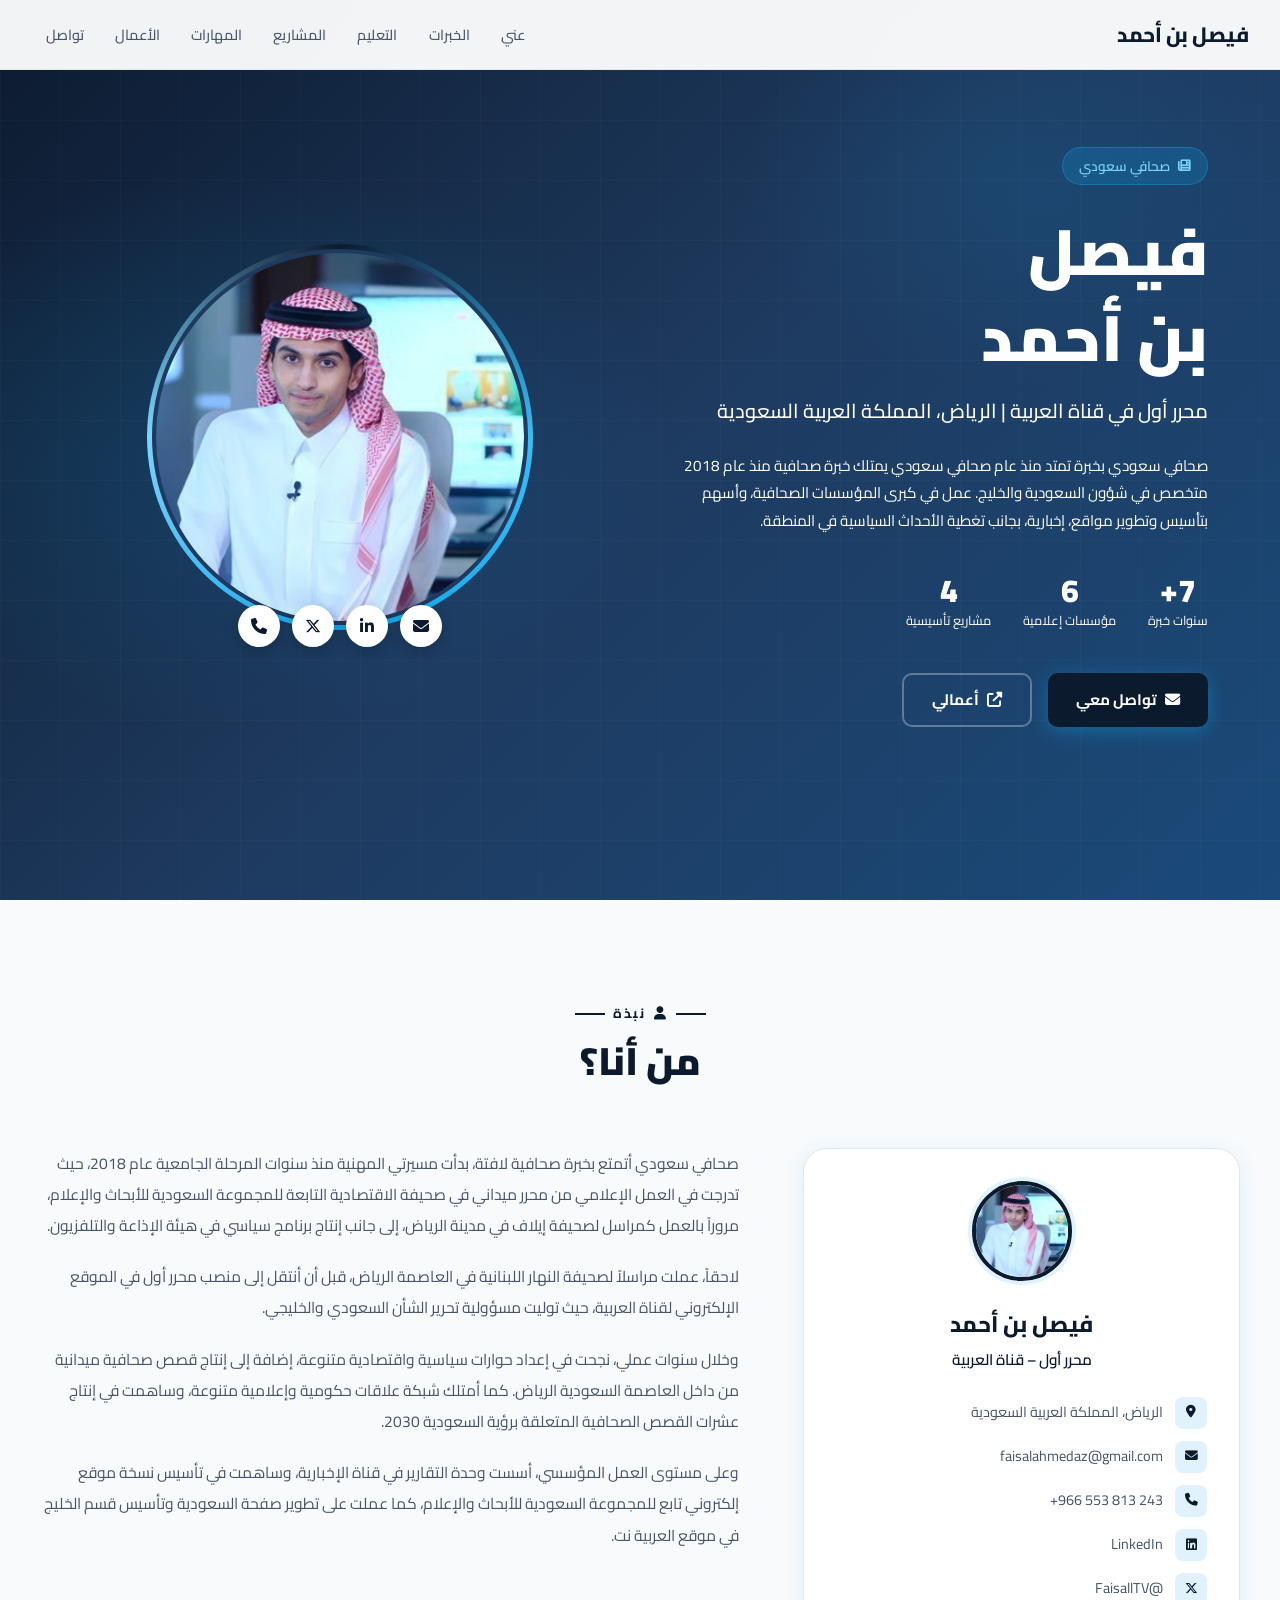
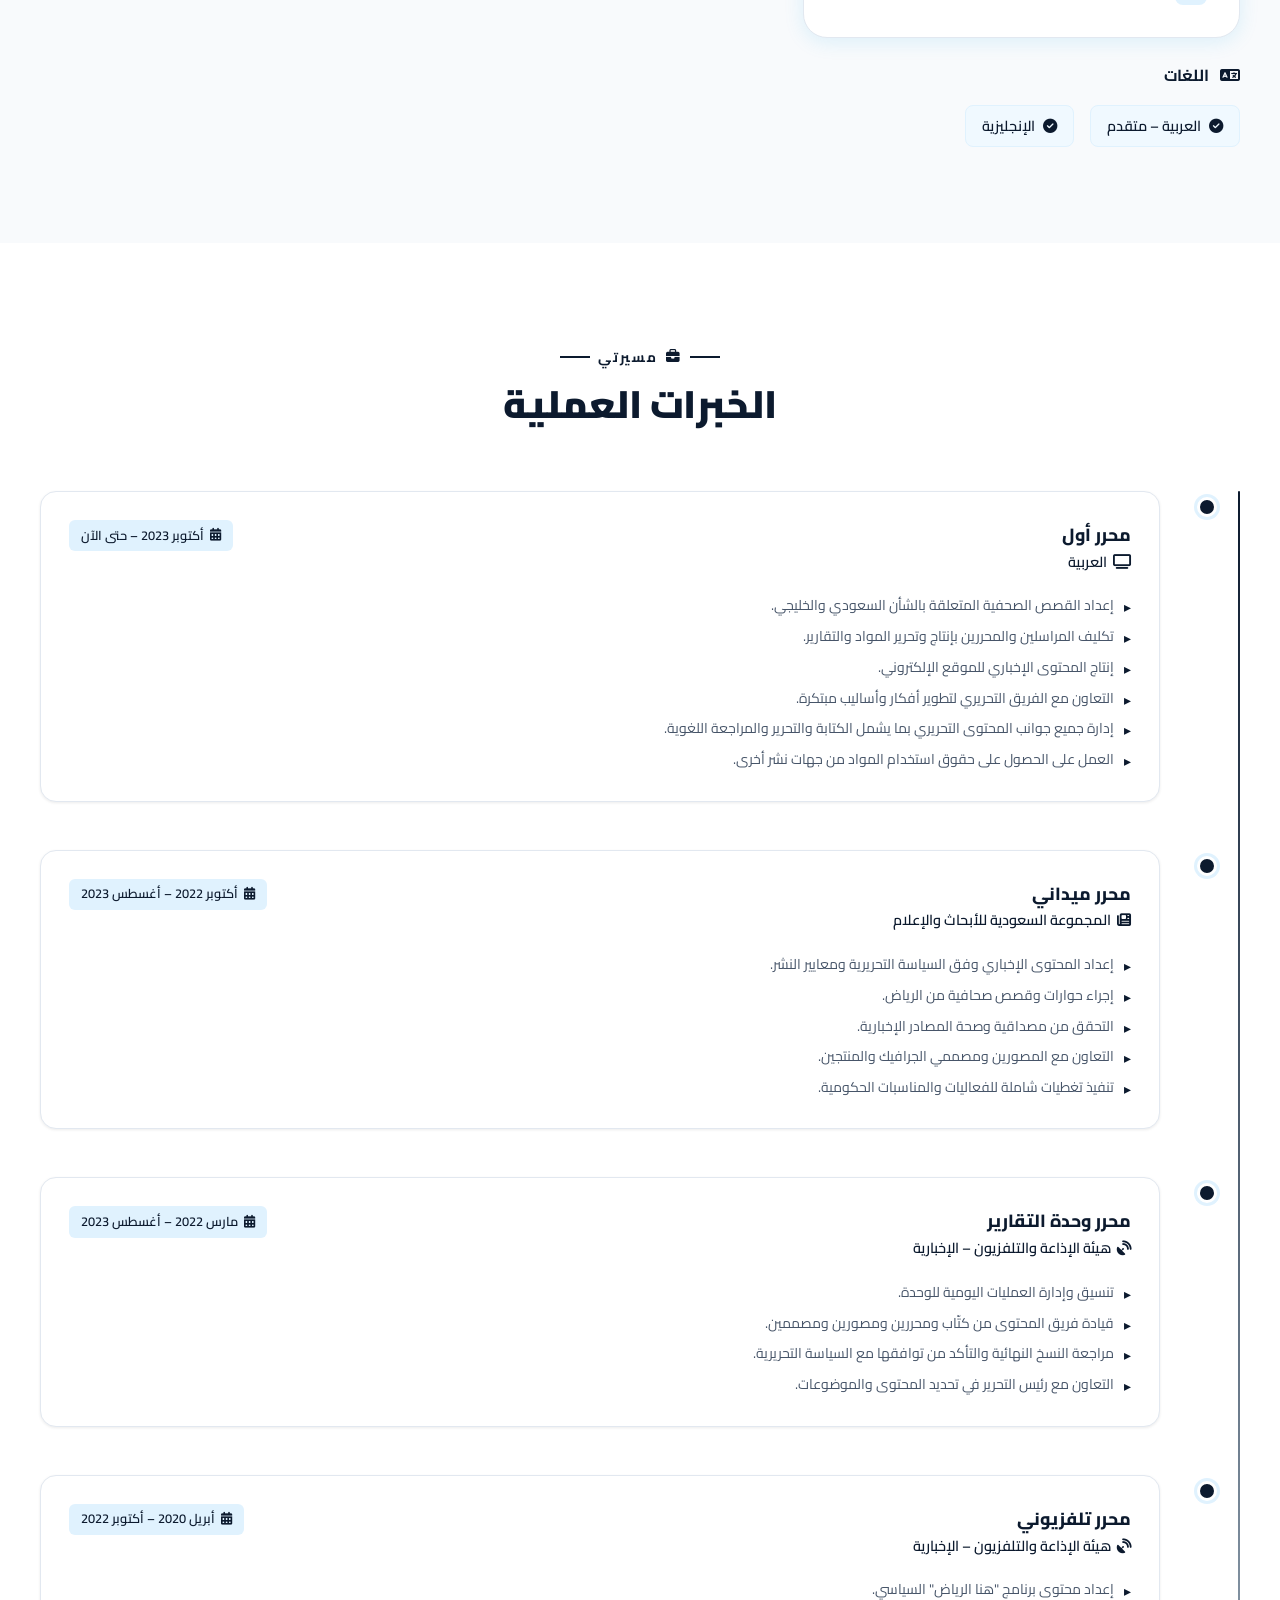
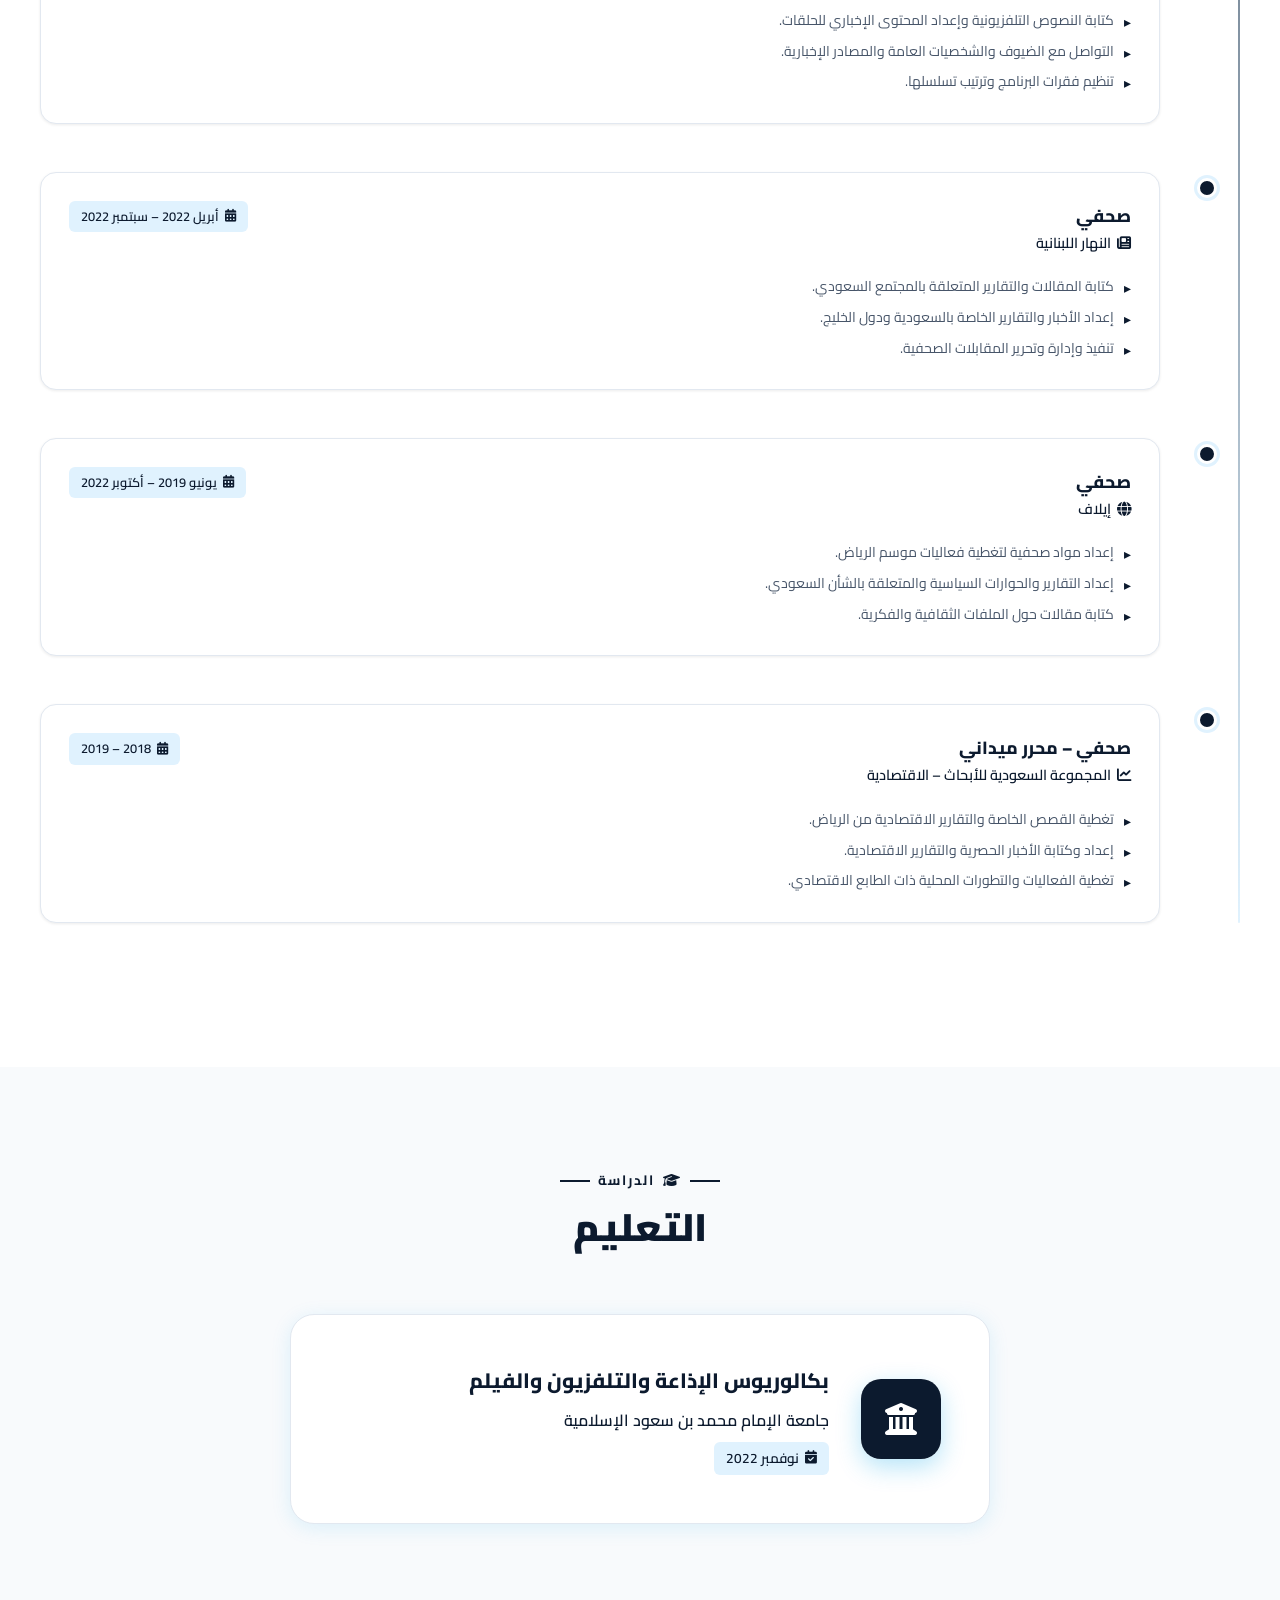
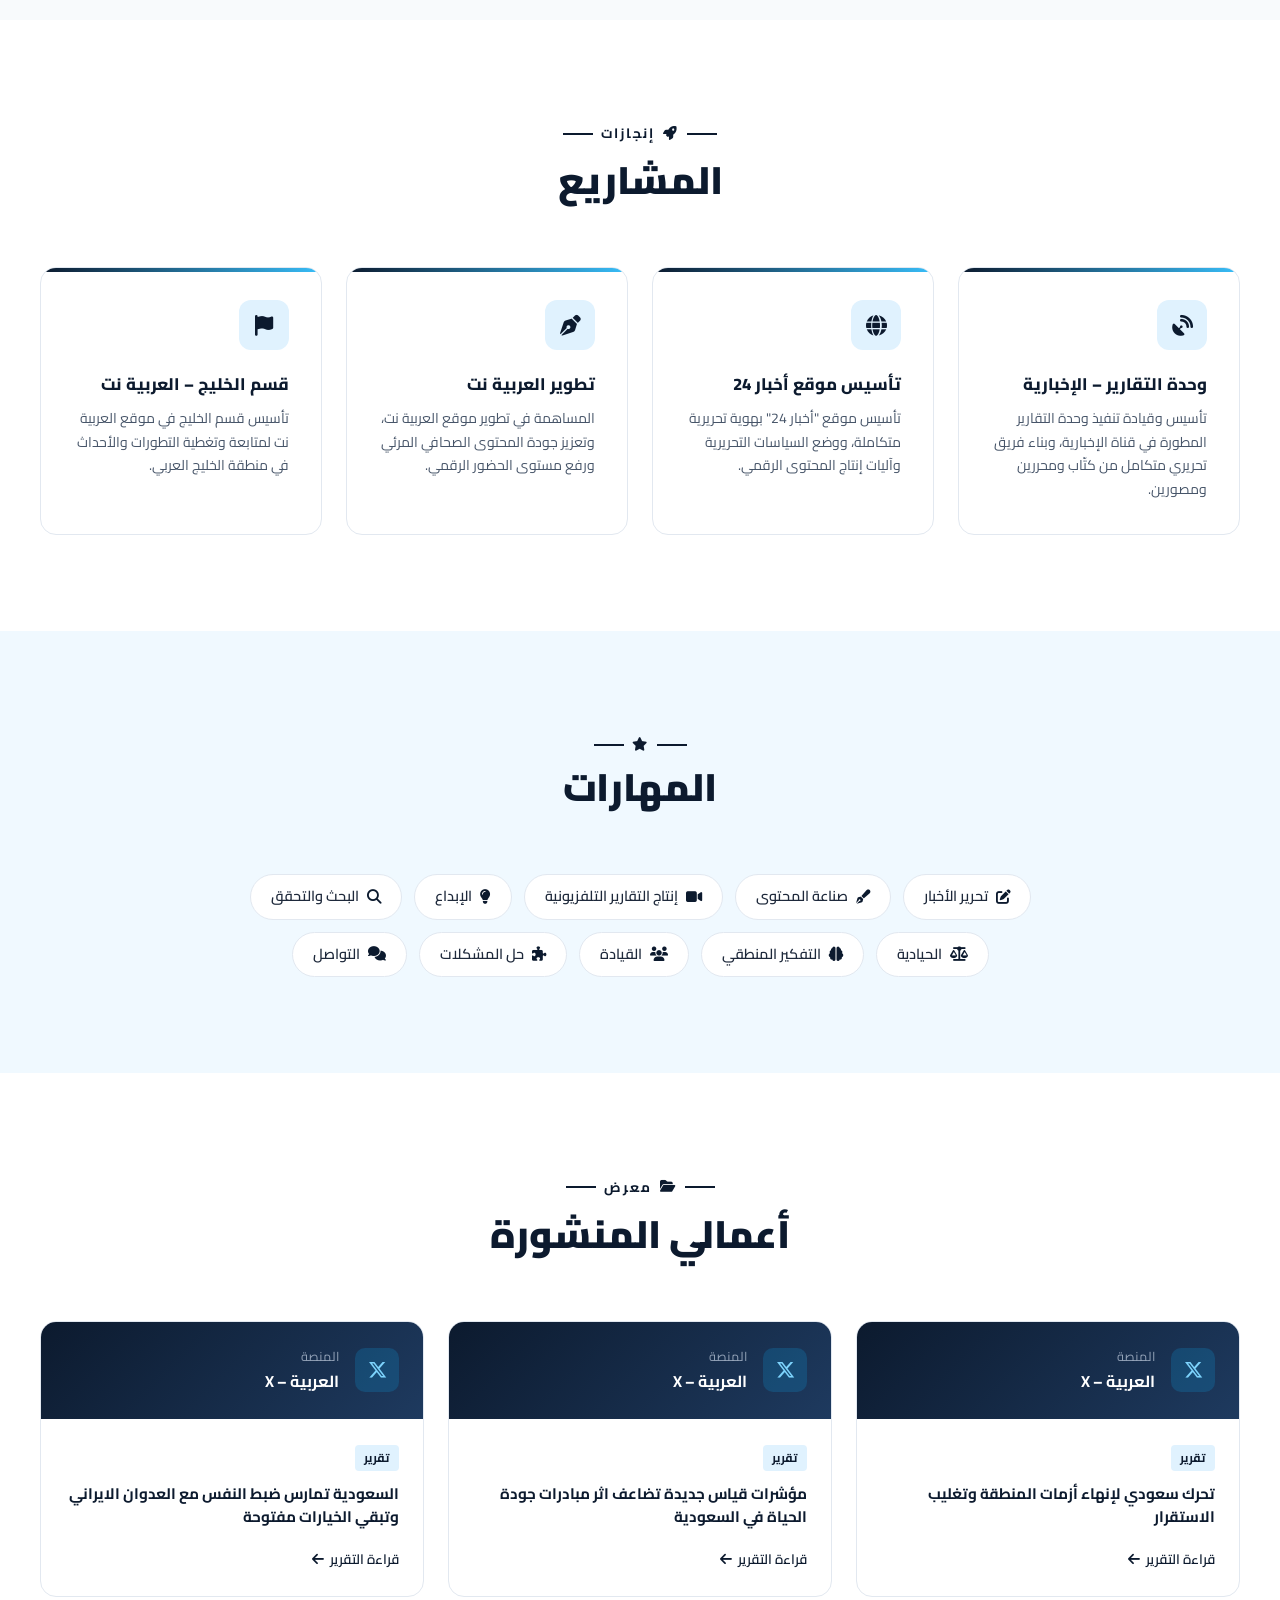
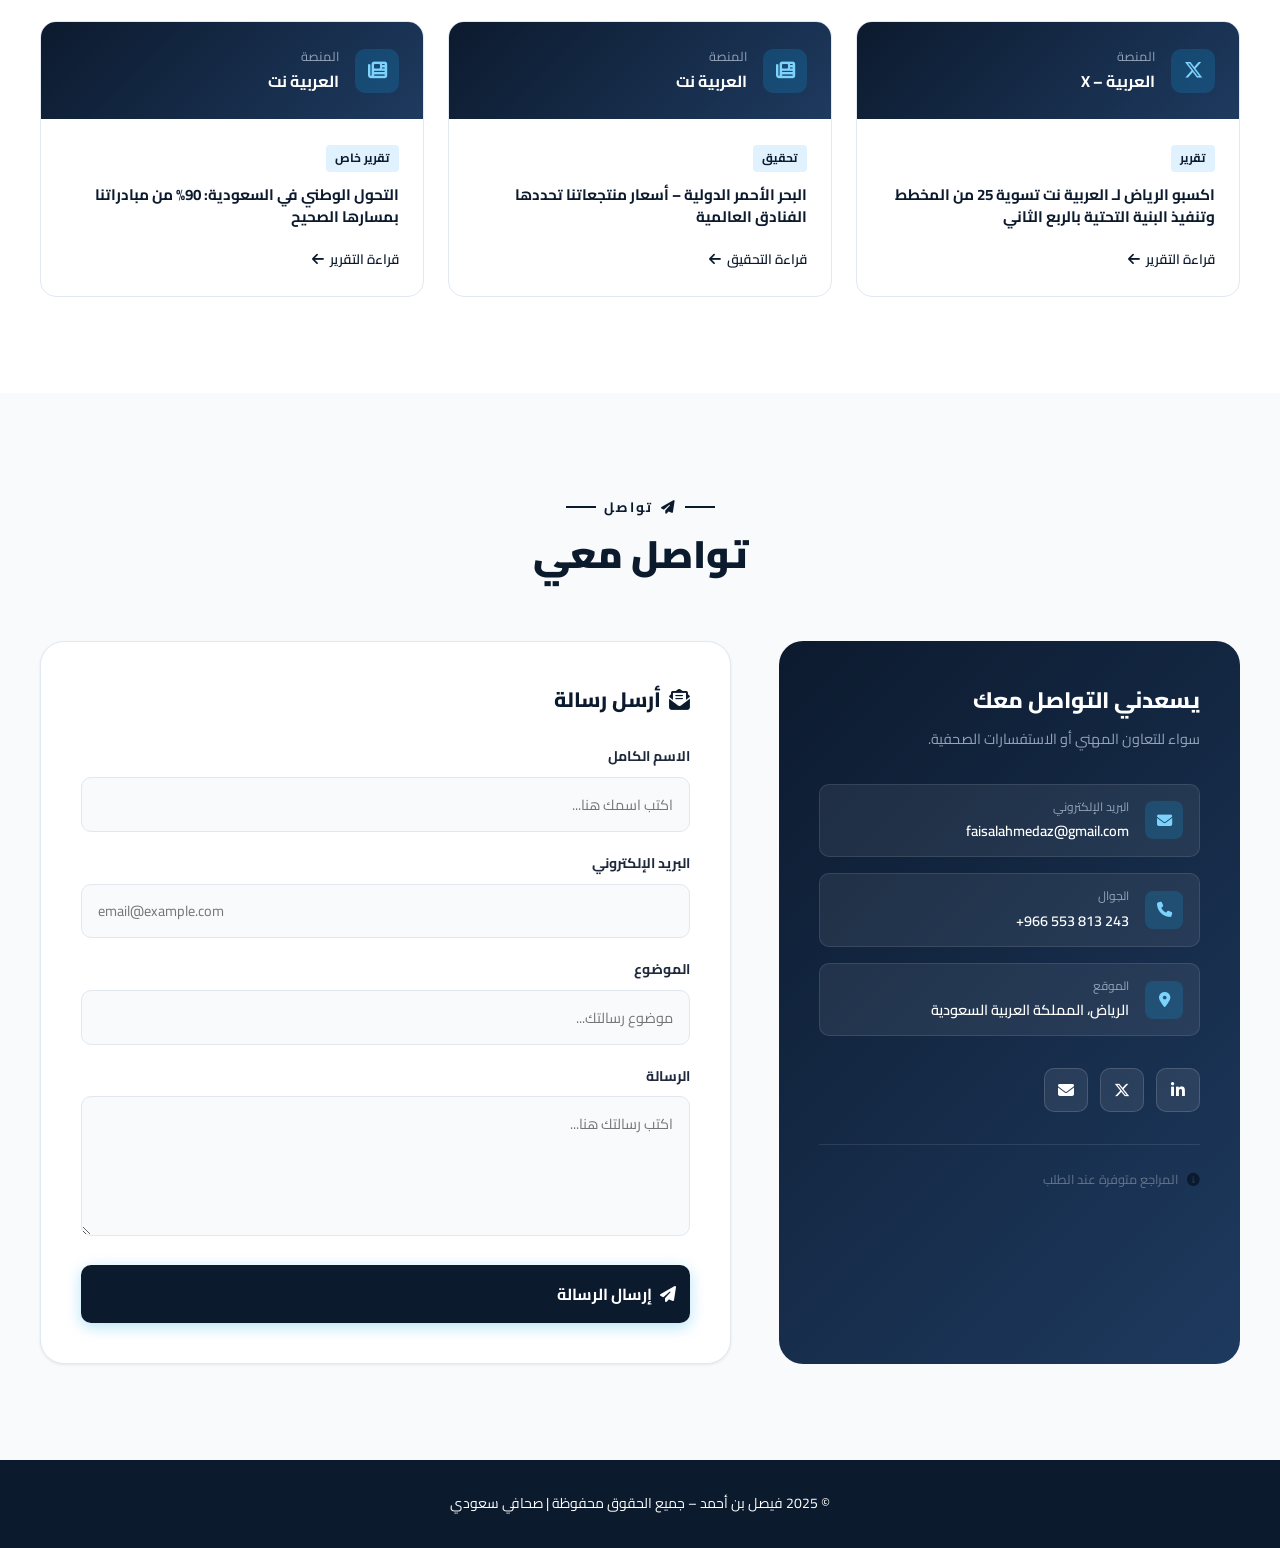
==== commit 1a0a3129: "Update index.html" ====
--- a/index.html
+++ b/index.html
@@ -354,8 +354,6 @@
       <div class="skill-tag"><i class="fas fa-users"></i>القيادة</div>
       <div class="skill-tag"><i class="fas fa-puzzle-piece"></i>حل المشكلات</div>
       <div class="skill-tag"><i class="fas fa-comments"></i>التواصل</div>
-      <div class="skill-tag"><i class="fas fa-globe-asia"></i>الشأن السعودي والخليجي</div>
-      <div class="skill-tag"><i class="fas fa-handshake"></i>العلاقات الحكومية</div>
     </div>
   </div>
 </section>
--- a/style.css
+++ b/style.css
@@ -1,8 +1,8 @@
 *, *::before, *::after { box-sizing: border-box; margin: 0; padding: 0; }
 
 :root {
-  --sky: #0ea5e9;
-  --sky-dark: #0284c7;
+  --sky: #0c1a2e;
+  --sky-dark: #0c1a2e;
   --sky-light: #e0f2fe;
   --sky-pale: #f0f9ff;
   --navy: #0c1a2e;
@@ -137,11 +137,11 @@
   margin-bottom: 0.75rem;
   animation: fadeInDown 0.9s ease;
 }
-.hero-name span { color: var(--sky); }
+.hero-name span { color: #ffffff; }
 
 .hero-title {
   font-size: clamp(1rem, 2vw, 1.25rem);
-  color: #94a3b8;
+  color: #ffffff;
   font-weight: 500;
   margin-bottom: 1.5rem;
   animation: fadeInDown 1s ease;
@@ -149,7 +149,7 @@
 
 .hero-desc {
   font-size: 0.95rem;
-  color: #cbd5e1;
+  color: #ffffff;
   line-height: 1.8;
   margin-bottom: 2.5rem;
   animation: fadeInDown 1.1s ease;
@@ -162,9 +162,9 @@
 .stat { text-align: center; }
 .stat-num {
   font-size: 2rem; font-weight: 900;
-  color: var(--sky); display: block; line-height: 1;
-}
-.stat-label { font-size: 0.8rem; color: #94a3b8; }
+  color: #ffffff; display: block; line-height: 1;
+}
+.stat-label { font-size: 0.8rem; color: #ffffff; }
 
 .hero-actions {
   display: flex; gap: 1rem; flex-wrap: wrap;
@@ -734,12 +734,12 @@
 /* ─── FOOTER ─── */
 footer {
   background: var(--navy);
-  color: #94a3b8;
+  color: #ffffff;
   text-align: center;
   padding: 2rem;
   font-size: 0.875rem;
 }
-footer span { color: var(--sky); }
+footer span { color: #ffffff; }
 
 /* ─── BACK TO TOP ─── */
 .back-top {
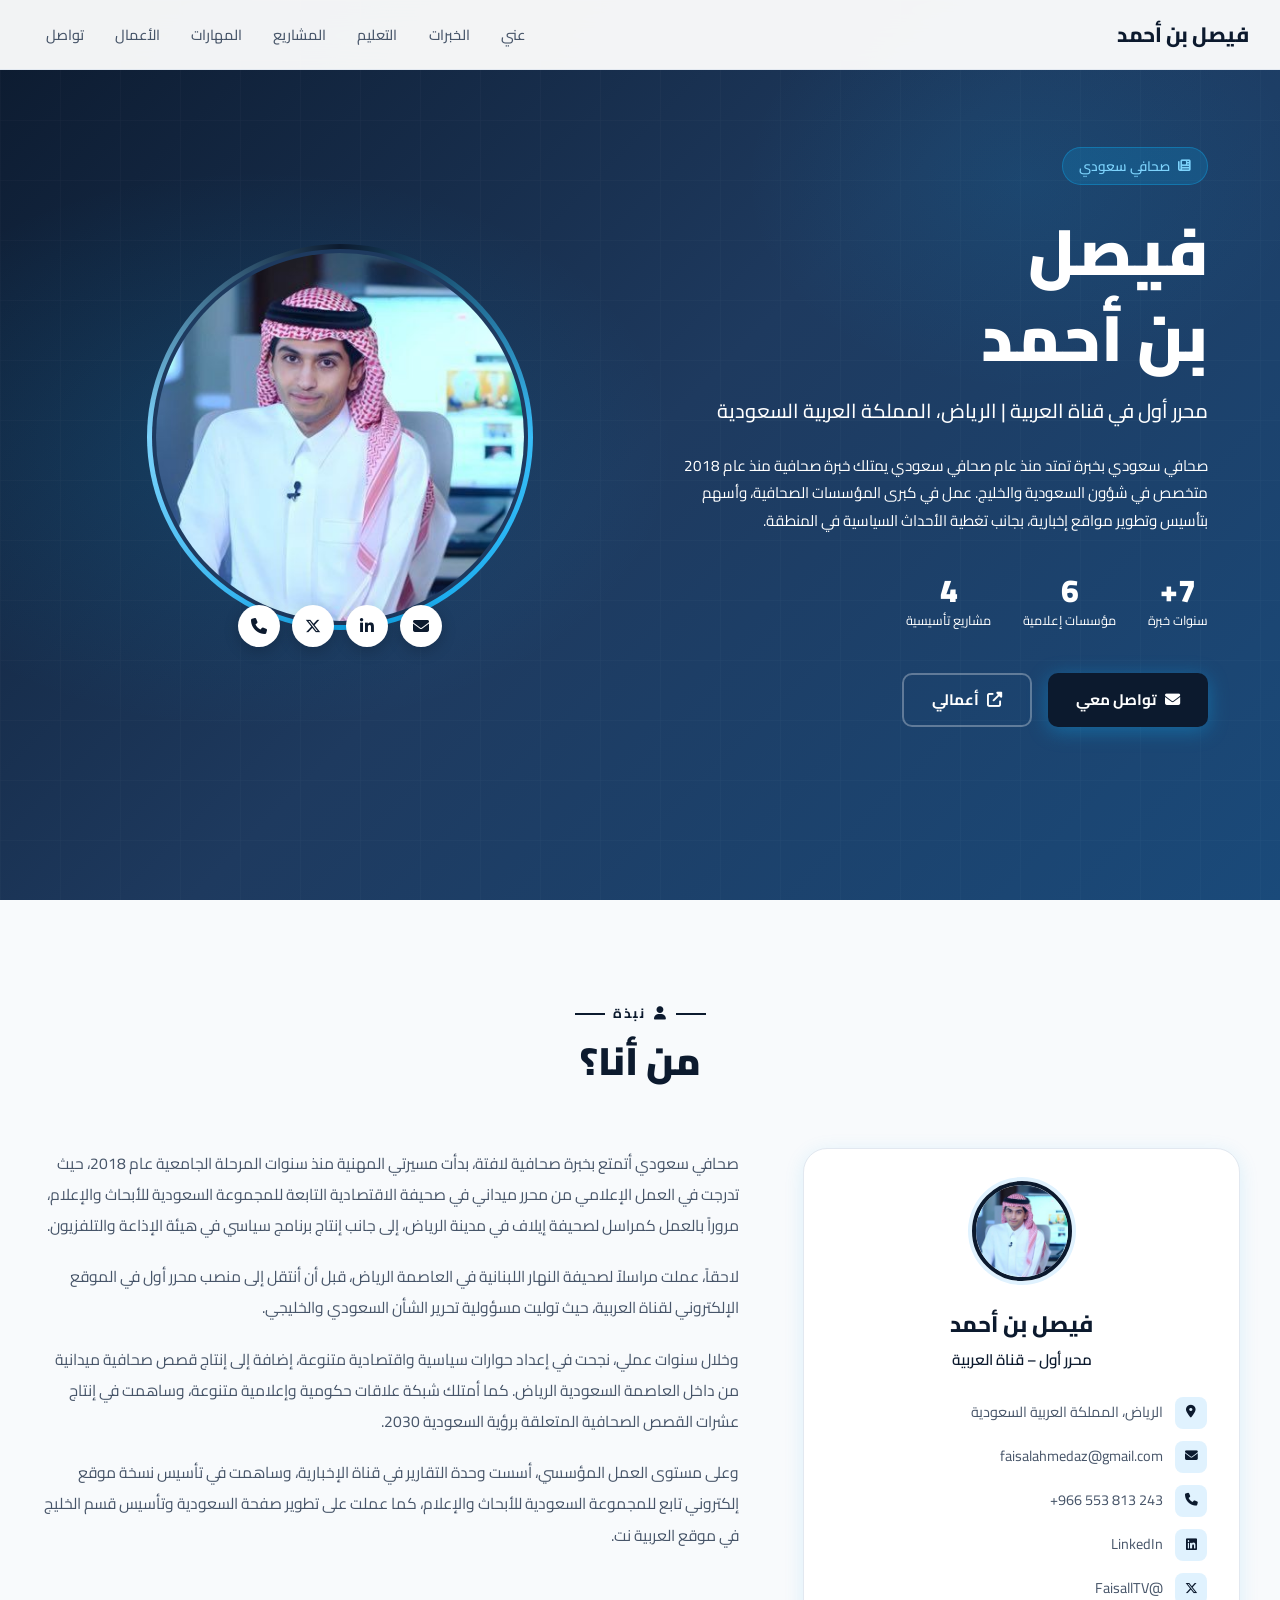
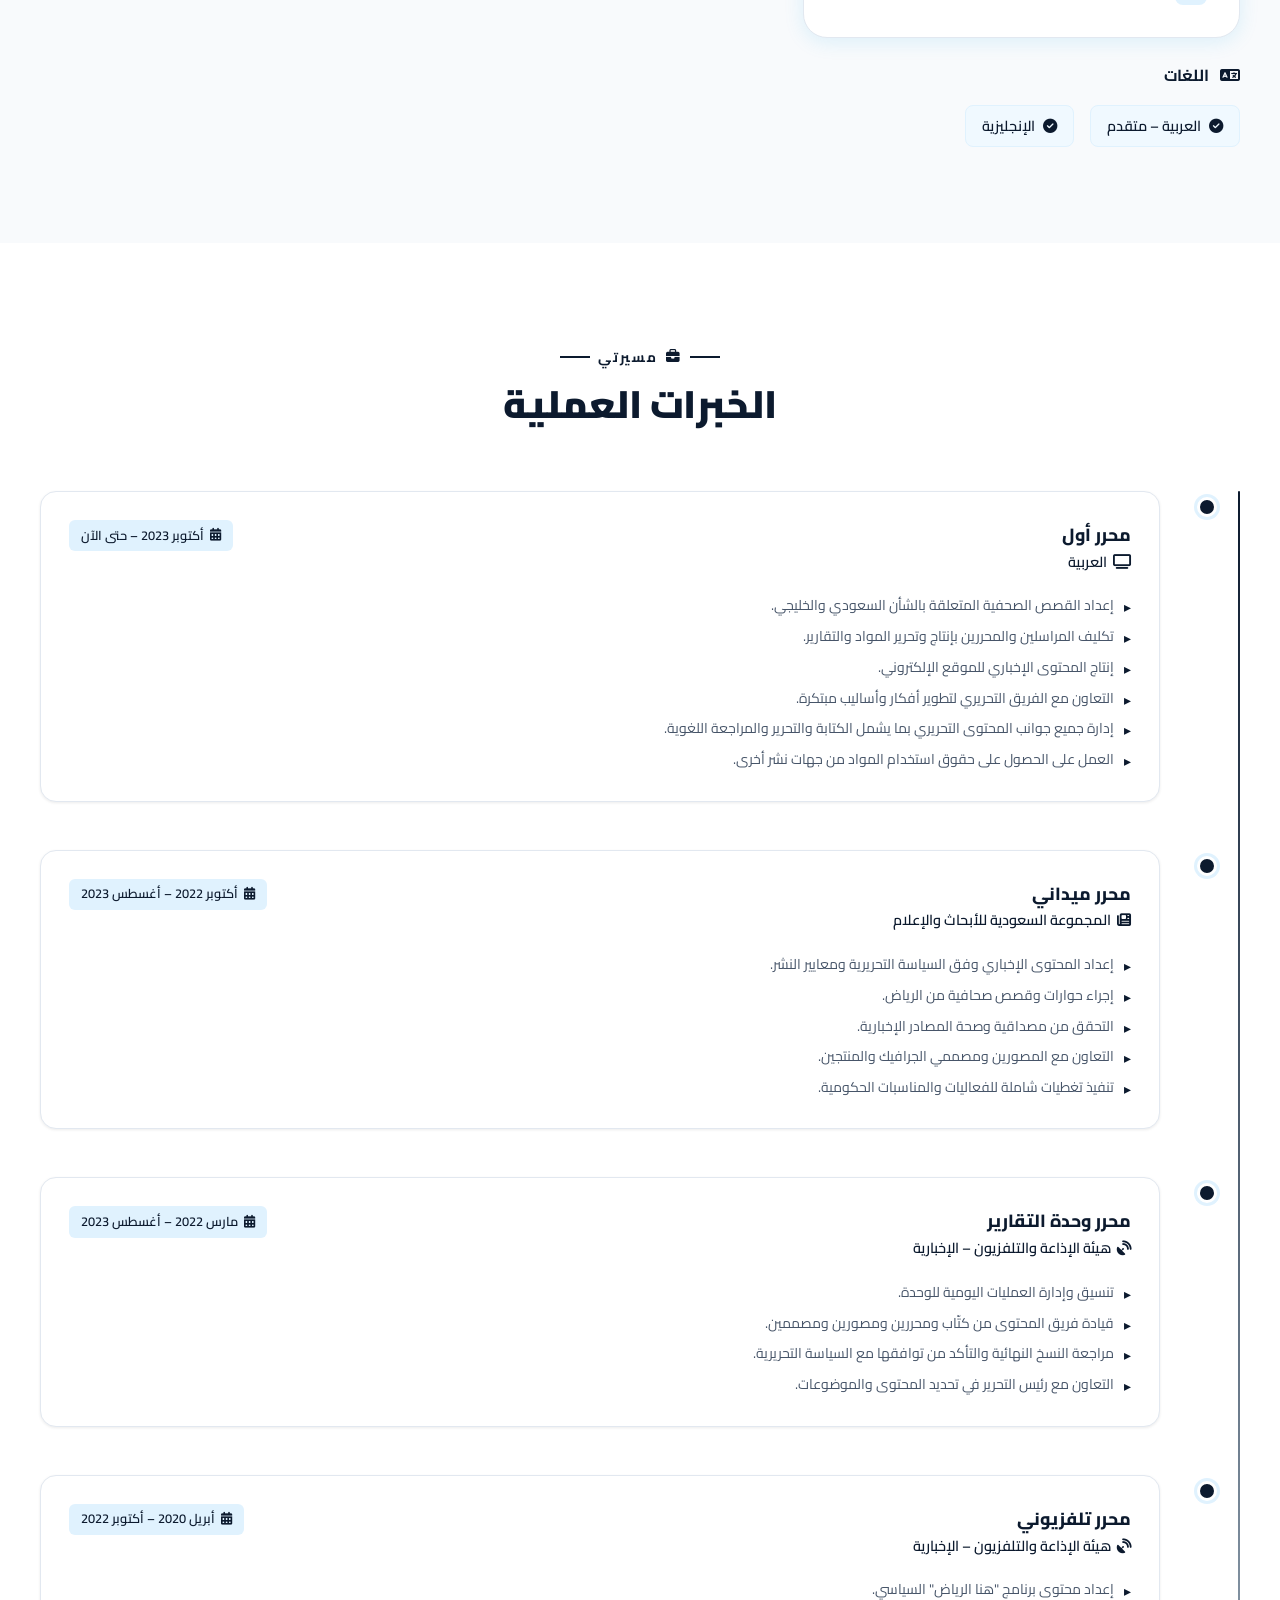
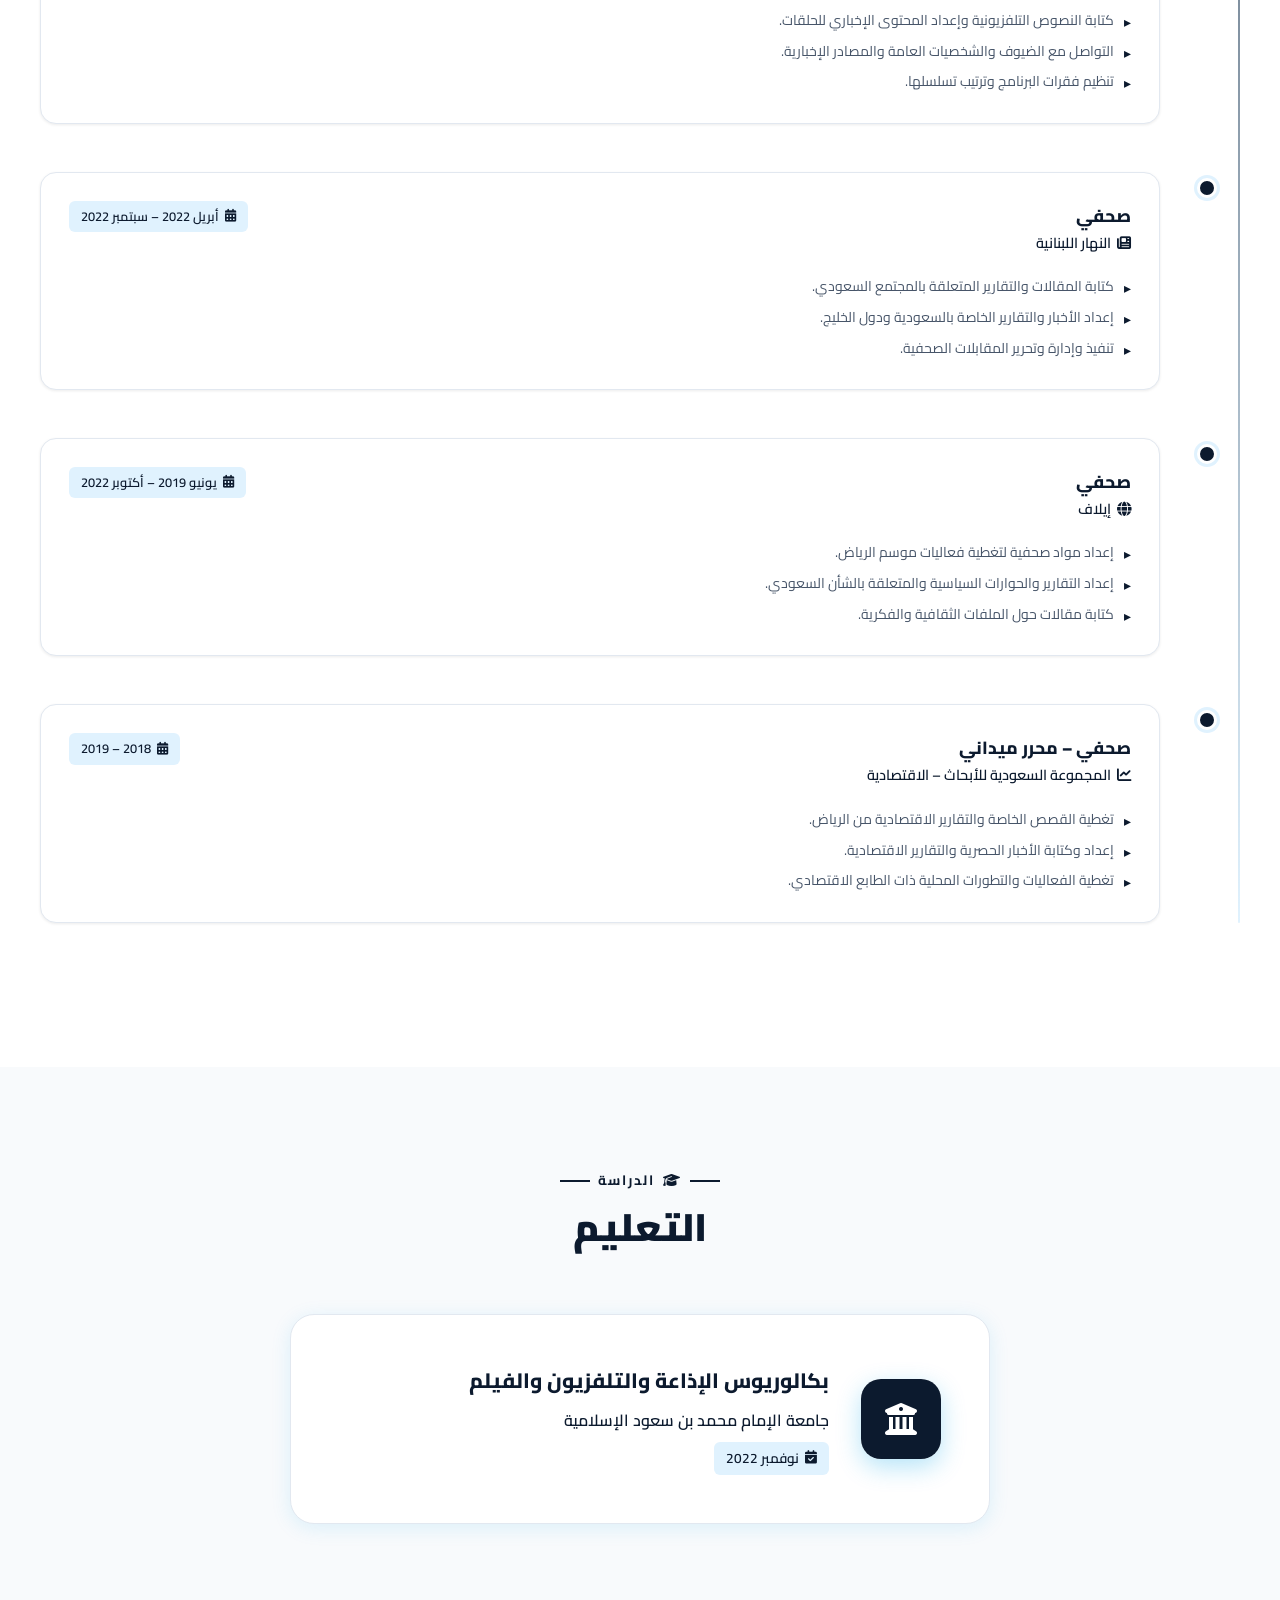
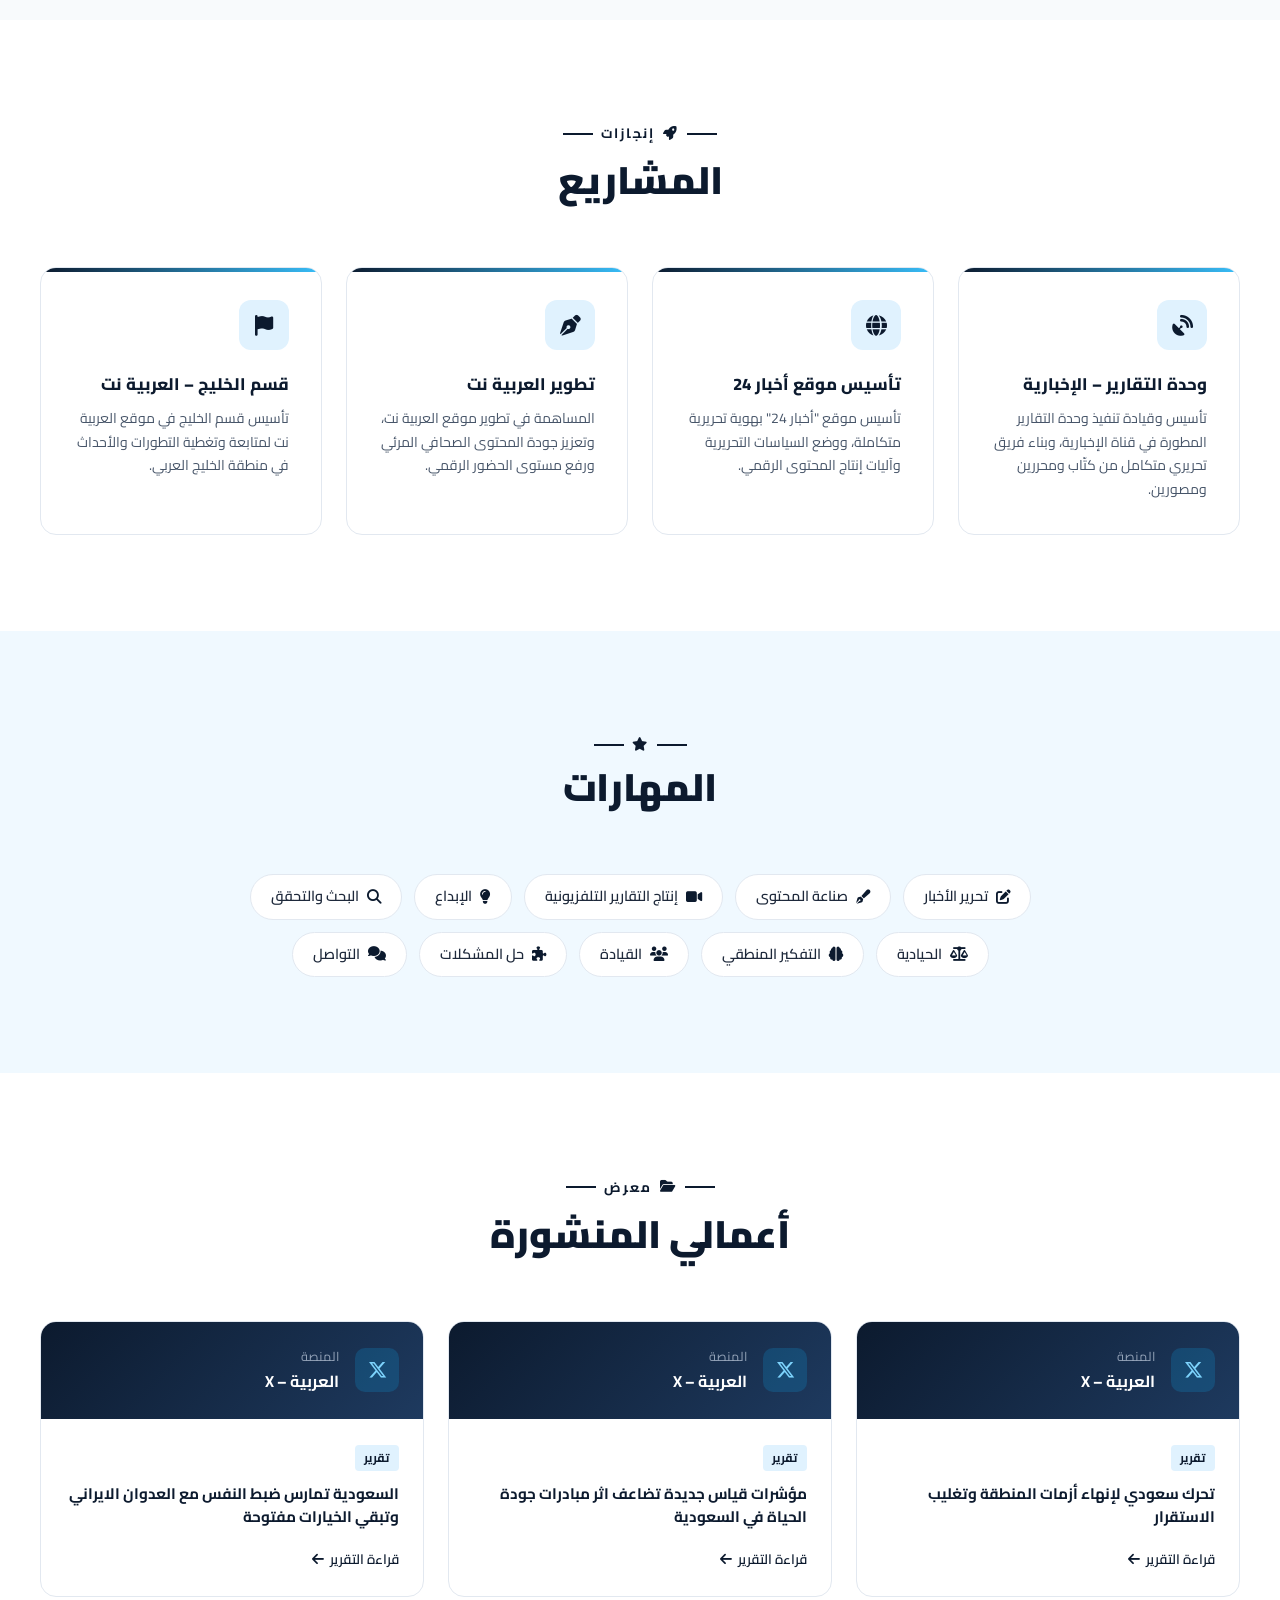
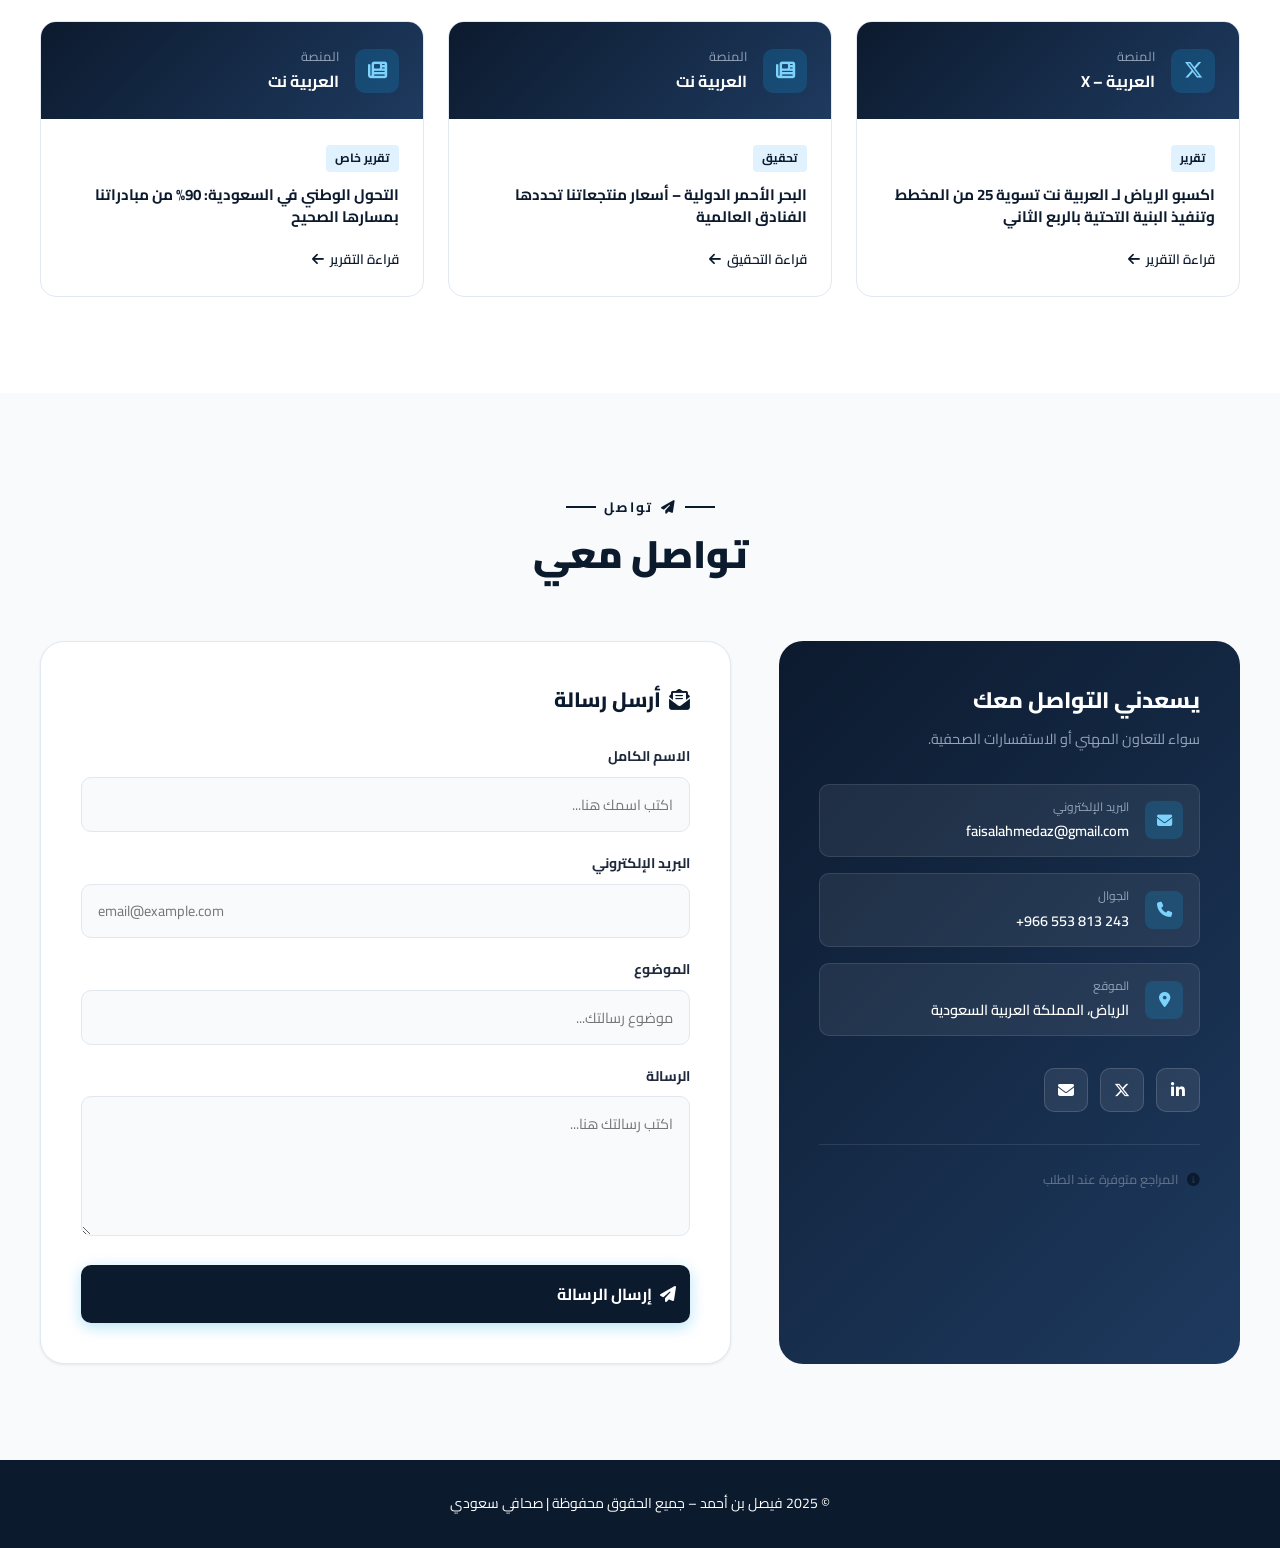
==== commit af178132: "Update index.html" ====
--- a/index.html
+++ b/index.html
@@ -46,8 +46,7 @@
       </div>
       <h1 class="hero-name">فيصل<br><span>بن أحمد</span></h1>
       <p class="hero-title">محرر أول في قناة العربية | الرياض، المملكة العربية السعودية</p>
-      <p class="hero-desc">صحافي سعودي بخبرة تمتد منذ عام صحافي سعودي يمتلك خبرة صحافية منذ عام 2018 متخصص في شؤون السعودية والخليج. عمل في كبرى المؤسسات الصحافية، وأسهم بتأسيس وتطوير مواقع، إخبارية، بجانب تغطية الأحداث السياسية في المنطقة.</p>
-      <div class="hero-stats">
+      <p class="hero-desc">صحافي سعودي بخبرة تمتد منذ عام صحافي سعودي يمتلك خبرة صحافية منذ عام 2018 متخصص في شؤون السعودية والخليج. عمل في كبرى المؤسسات الصحافية، وأسهم بتأسيس وتطوير مواقع إخبارية، بجانب تغطية الأحداث السياسية في المنطقة.</p>      <div class="hero-stats">
         <div class="stat">
           <span class="stat-num">7+</span>
           <span class="stat-label">سنوات خبرة</span>
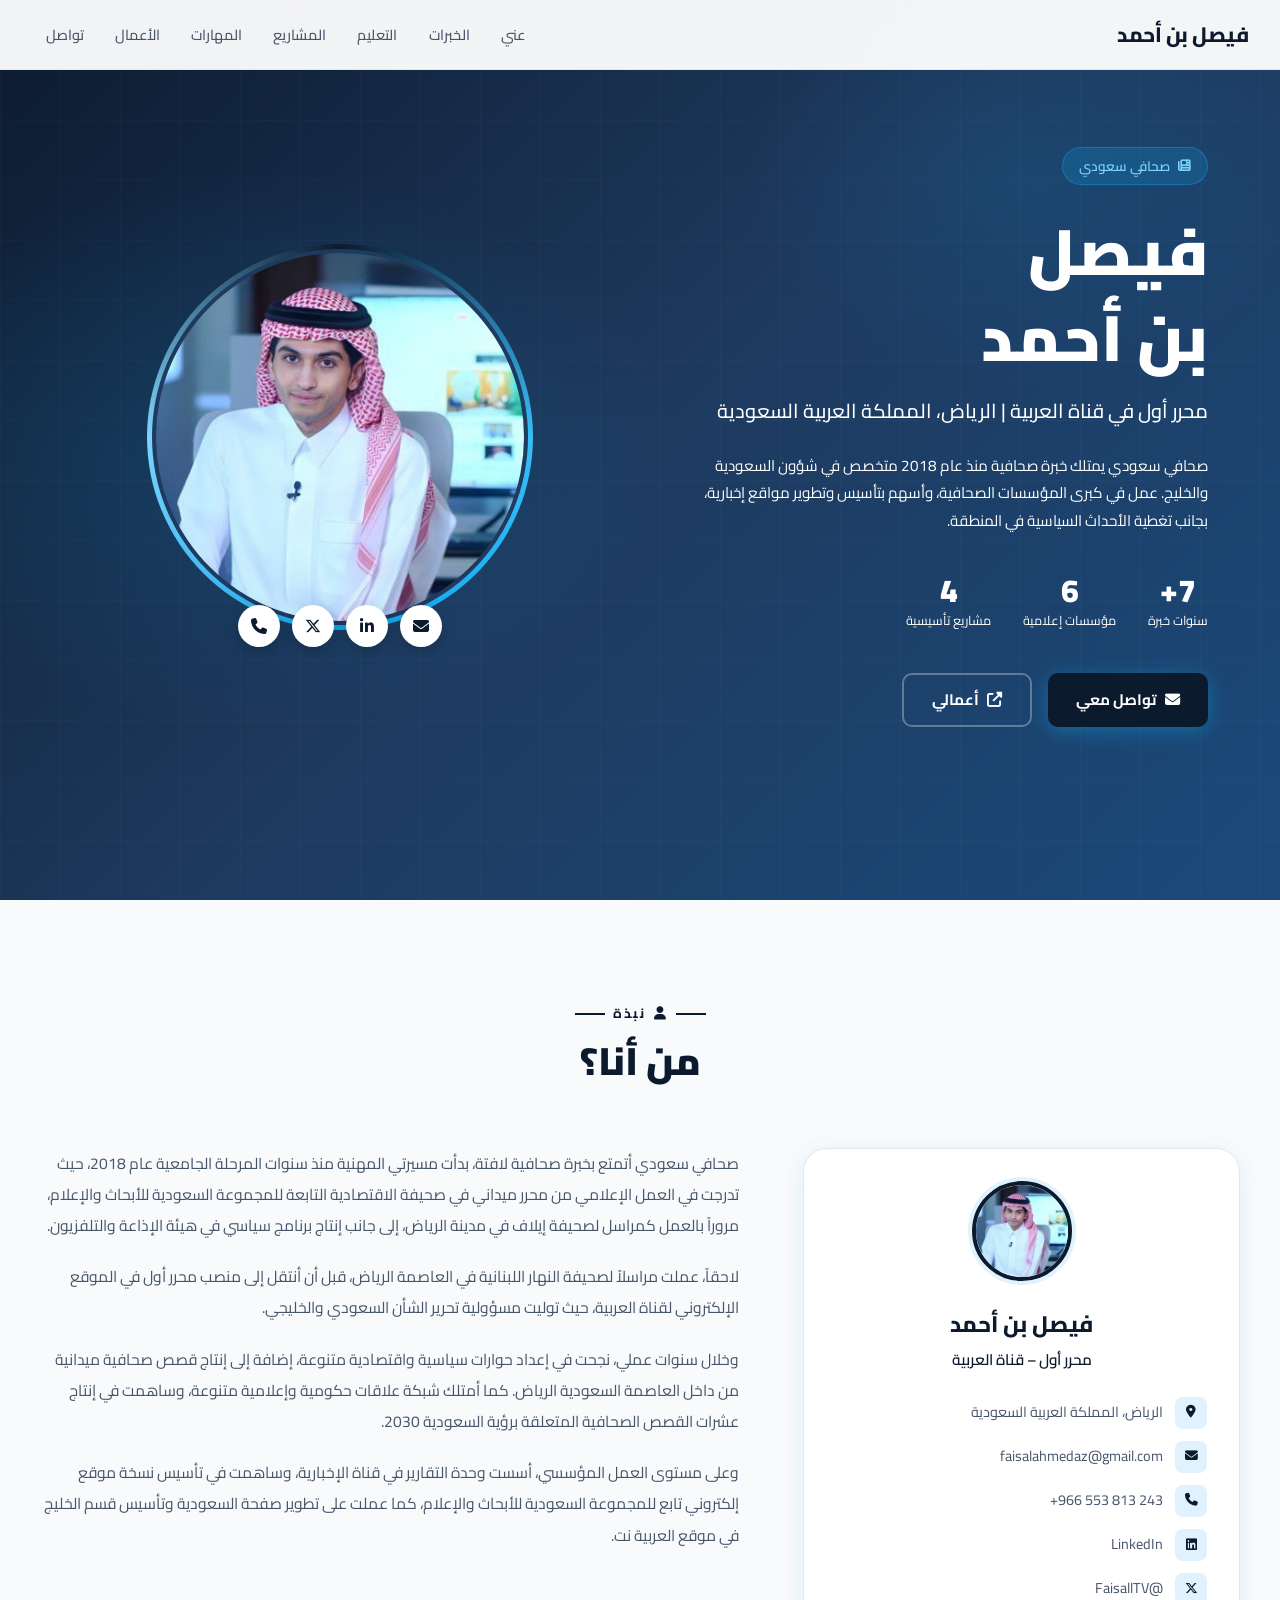
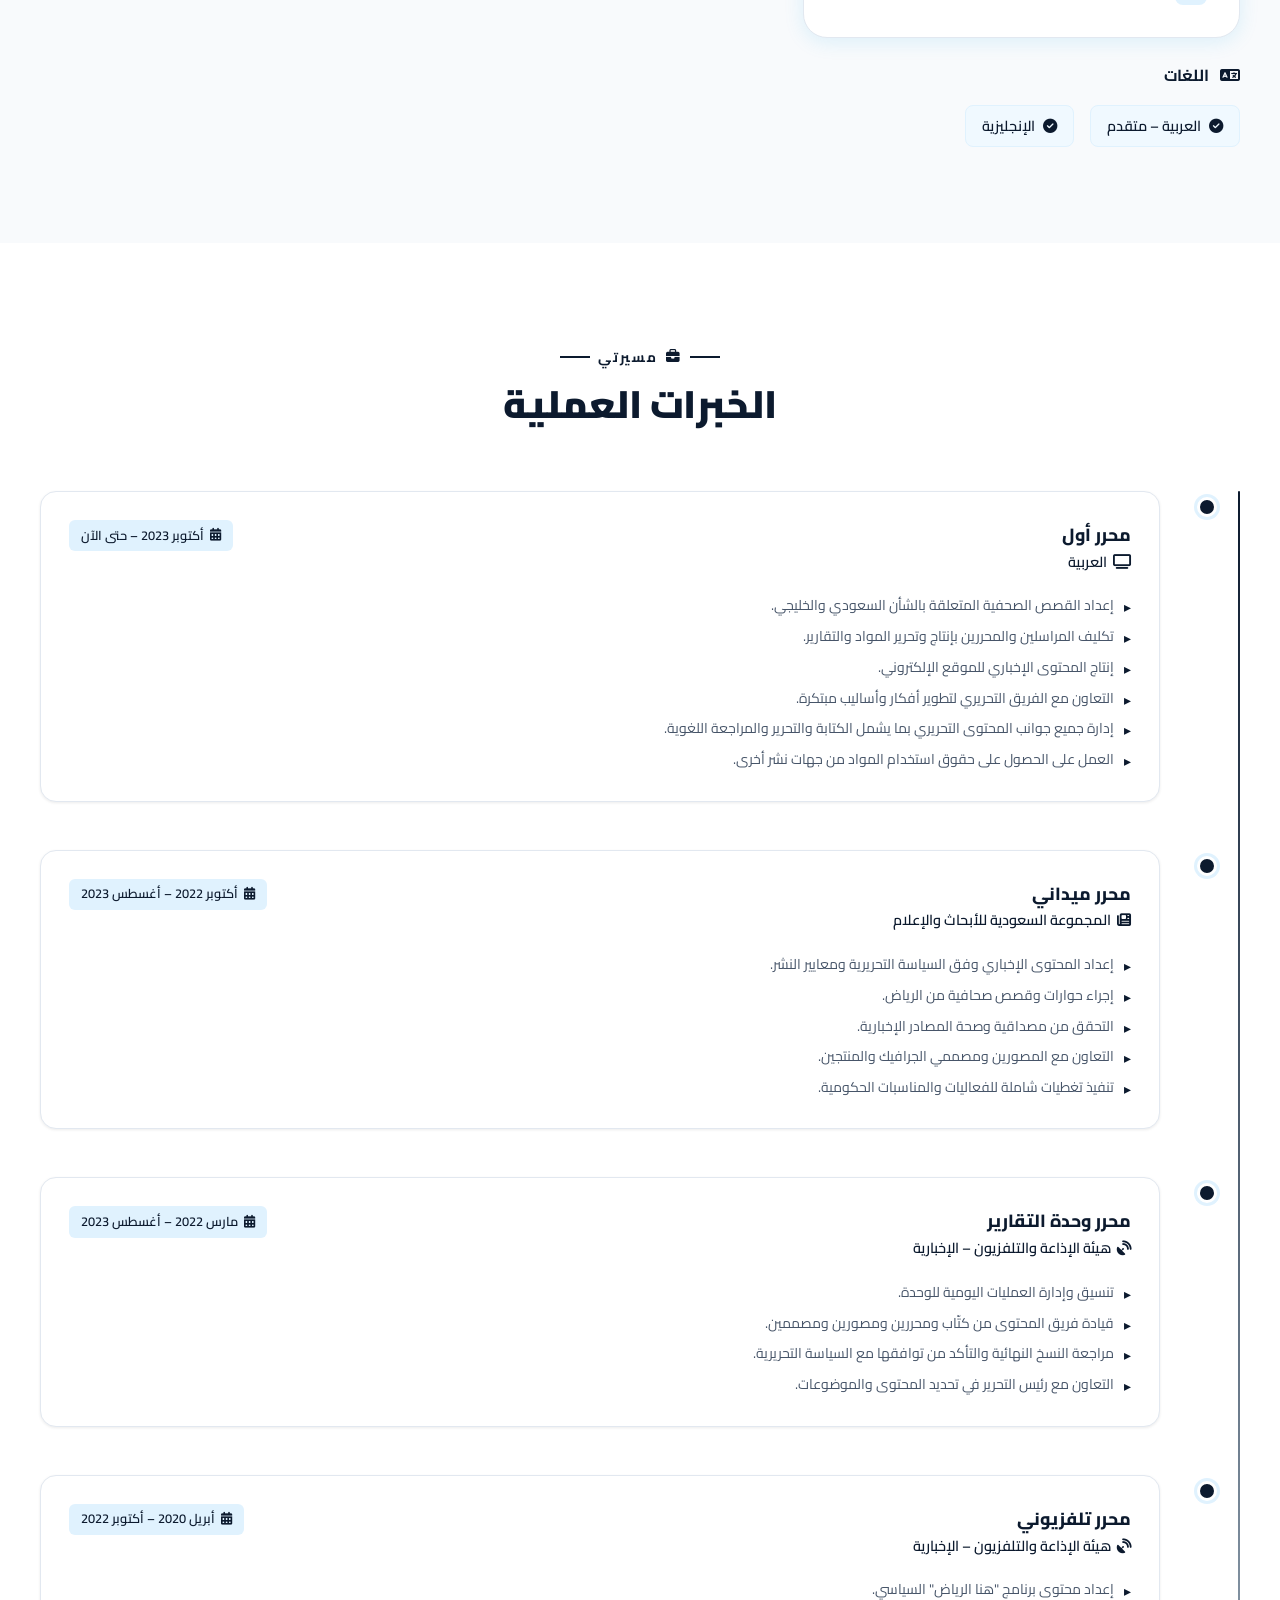
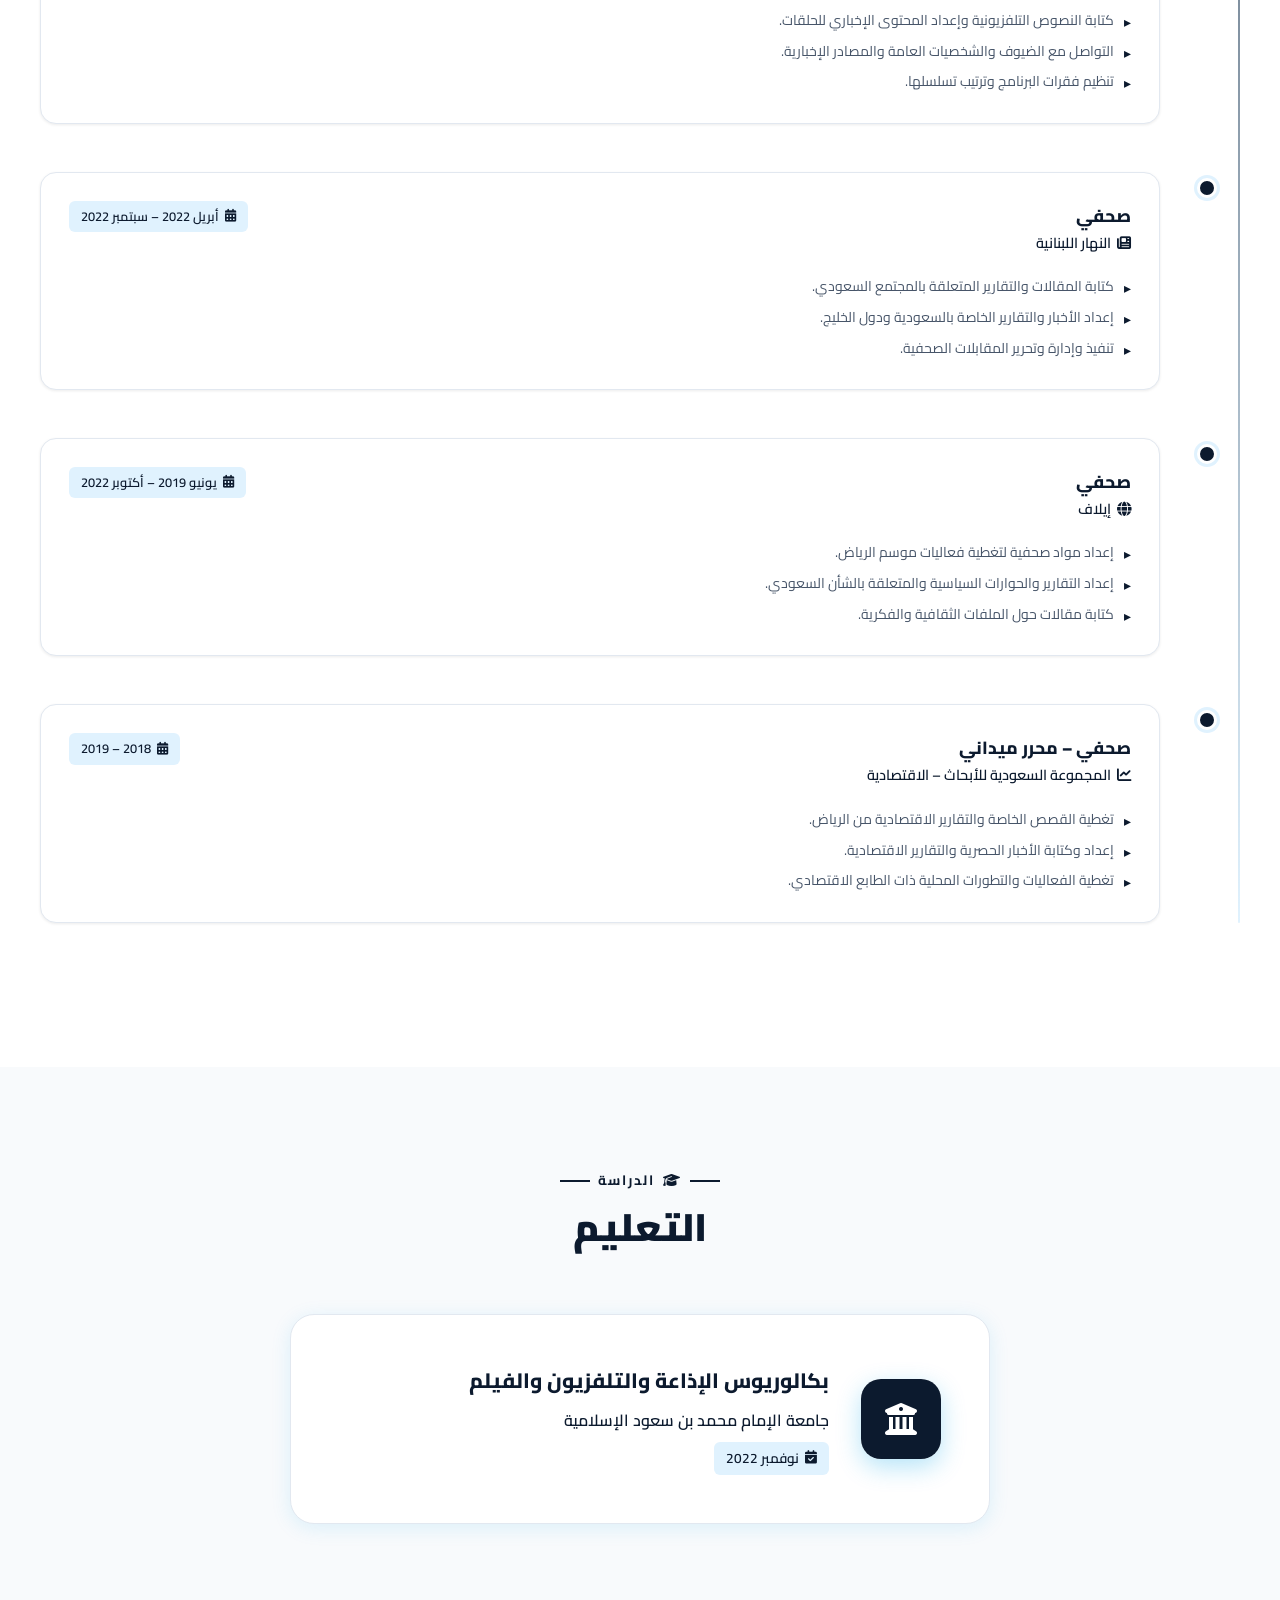
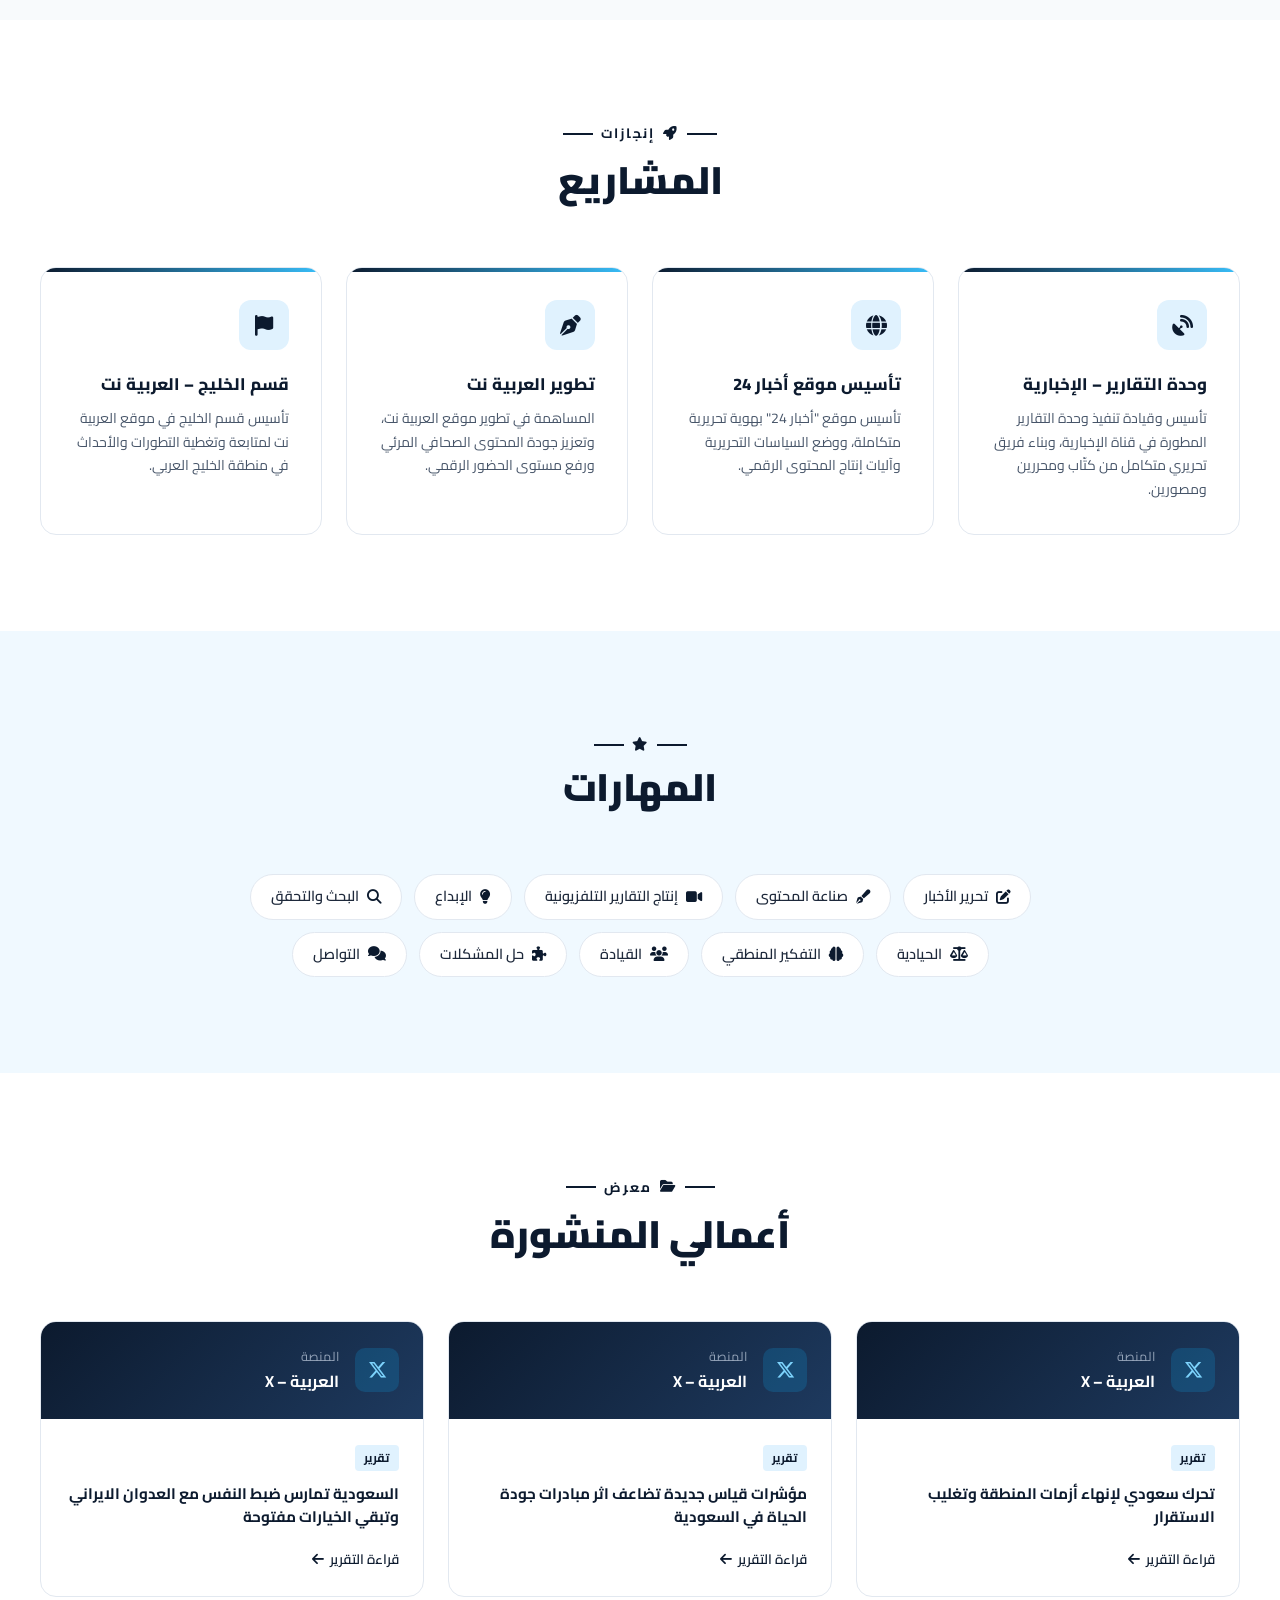
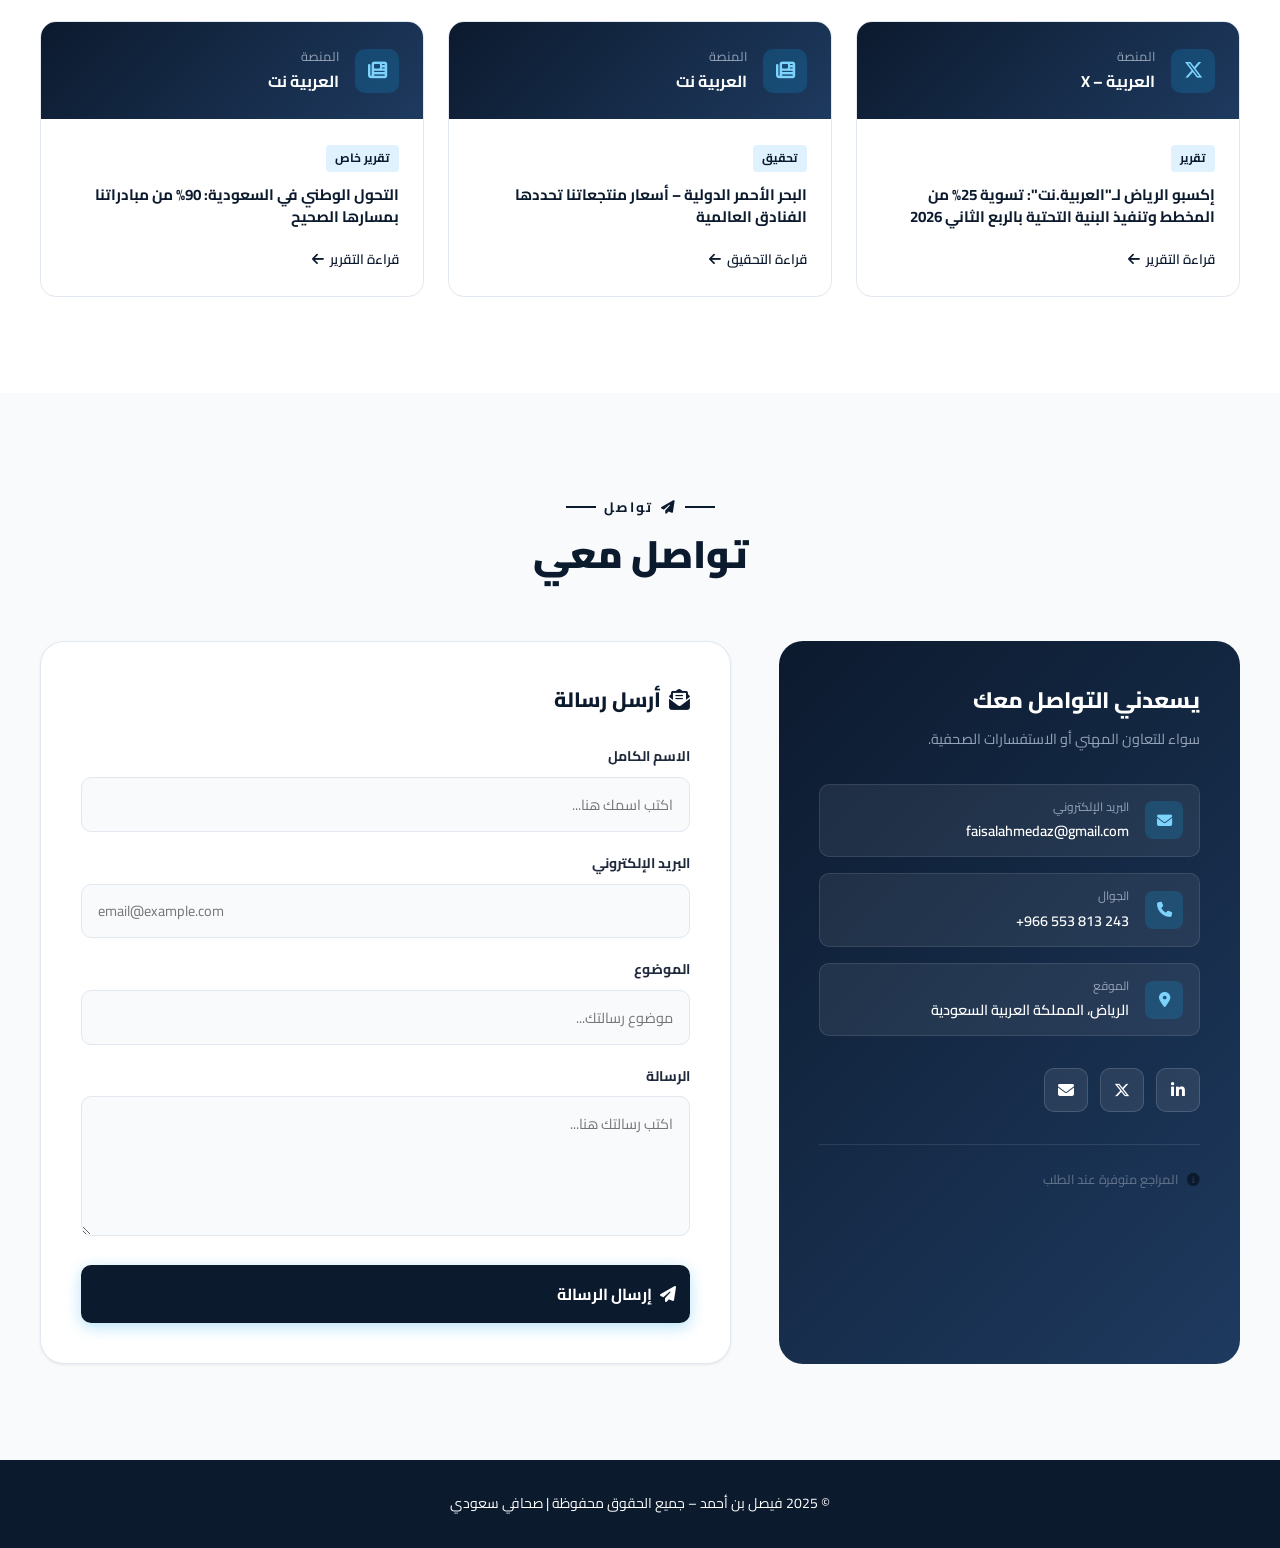
==== commit 37018b52: "Update index.html" ====
--- a/index.html
+++ b/index.html
@@ -46,7 +46,7 @@
       </div>
       <h1 class="hero-name">فيصل<br><span>بن أحمد</span></h1>
       <p class="hero-title">محرر أول في قناة العربية | الرياض، المملكة العربية السعودية</p>
-      <p class="hero-desc">صحافي سعودي بخبرة تمتد منذ عام صحافي سعودي يمتلك خبرة صحافية منذ عام 2018 متخصص في شؤون السعودية والخليج. عمل في كبرى المؤسسات الصحافية، وأسهم بتأسيس وتطوير مواقع إخبارية، بجانب تغطية الأحداث السياسية في المنطقة.</p>      <div class="hero-stats">
+<p class="hero-desc">صحافي سعودي يمتلك خبرة صحافية منذ عام 2018 متخصص في شؤون السعودية والخليج. عمل في كبرى المؤسسات الصحافية، وأسهم بتأسيس وتطوير مواقع إخبارية، بجانب تغطية الأحداث السياسية في المنطقة.</p>      <div class="hero-stats">
         <div class="stat">
           <span class="stat-num">7+</span>
           <span class="stat-label">سنوات خبرة</span>
@@ -417,7 +417,7 @@
         </div>
         <div class="work-body">
           <div class="work-type">تقرير</div>
-          <div class="work-title">اكسبو الرياض لـ العربية نت تسوية 25 من المخطط وتنفيذ البنية التحتية بالربع الثاني</div>
+          <div class="work-title">إكسبو الرياض لـ"العربية.نت": تسوية 25% من المخطط وتنفيذ البنية التحتية بالربع الثاني 2026</div>
           <div class="work-link">قراءة التقرير <i class="fas fa-arrow-left"></i></div>
         </div>
       </a>
